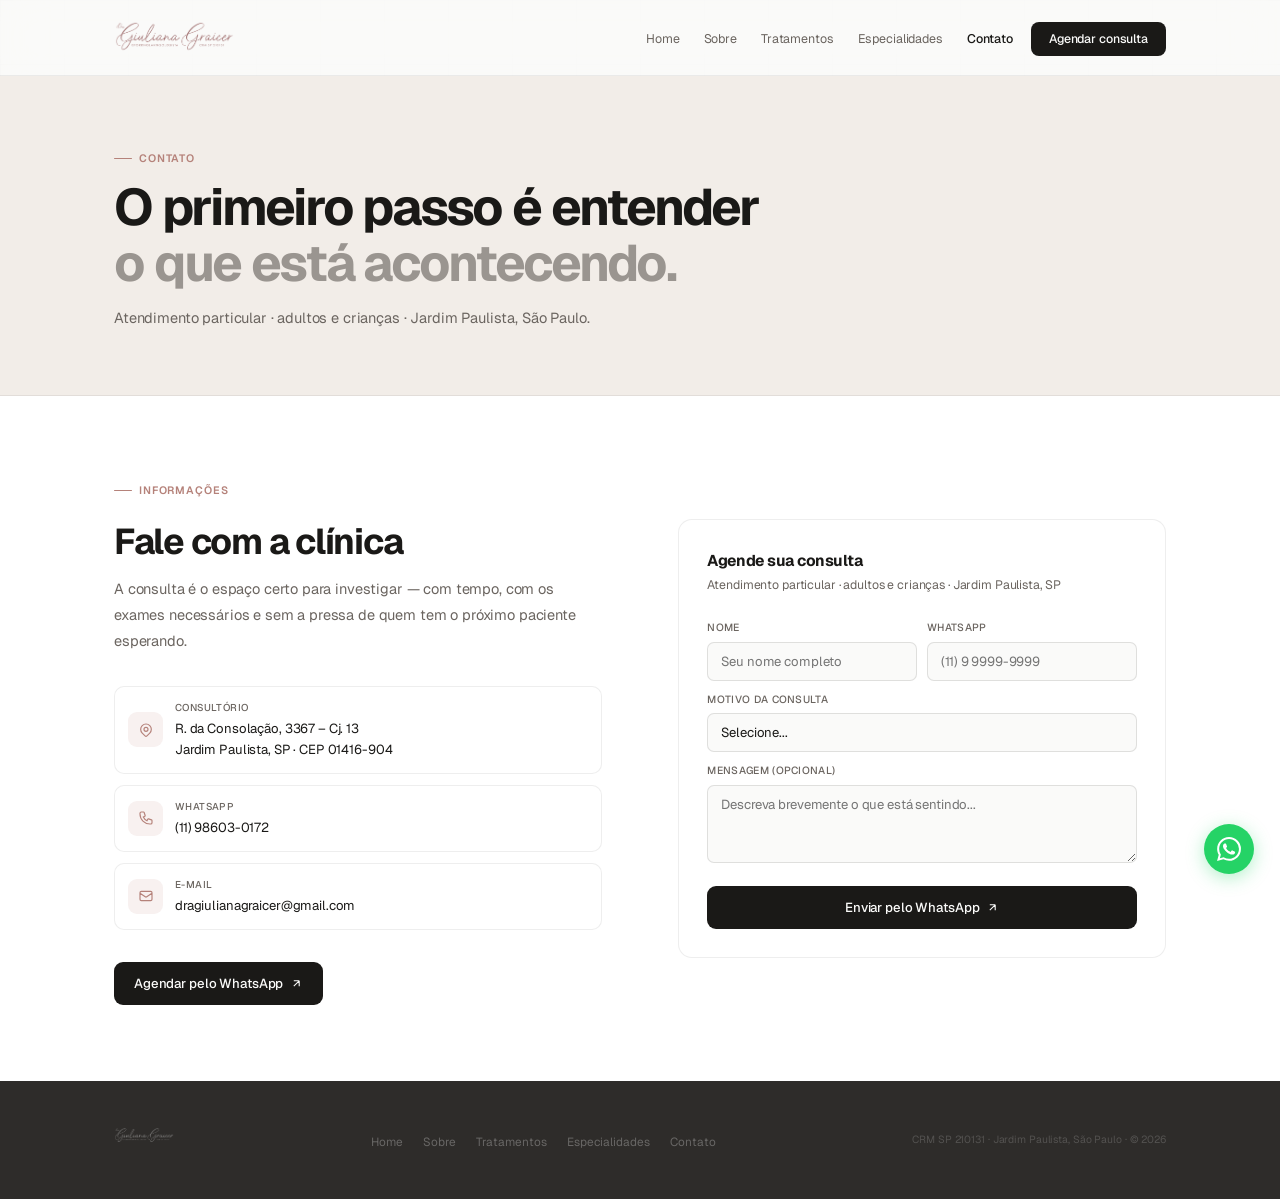
==== contato.html @ 2f57ef28 "Add files via upload" ====
<!DOCTYPE html>
<html lang="pt-BR">
<head>
<meta charset="UTF-8">
<meta name="viewport" content="width=device-width, initial-scale=1.0">
<title>Contato | Dra. Giuliana Graicer — Otorrinolaringologista SP</title>
<meta name="description" content="Agende sua consulta com a Dra. Giuliana Graicer. Atendimento particular. R. da Consolação, 3367 — Jardim Paulista, São Paulo.">
<link rel="preconnect" href="https://fonts.googleapis.com">
<link rel="preconnect" href="https://fonts.gstatic.com" crossorigin>
<link href="https://fonts.googleapis.com/css2?family=Geist:wght@300;400;500;600;700&family=Geist+Mono:wght@400;500&display=swap" rel="stylesheet">
<link rel="stylesheet" href="style.css">
</head>
<body class="page-top"><nav id="nav">
  <div class="nav-inner">
    <a href="index.html" class="nav-logo">
      <img src="Ativo_1_2x.png" alt="Dra. Giuliana Graicer" id="logoImg">
      <span class="nav-logo-fallback" id="logoFallback" style="display:none">Dra. Giuliana Graicer</span>
    </a>
    <ul class="nav-links" id="navLinks">
      <li><a href="index.html">Home</a></li>
      <li><a href="sobre.html">Sobre</a></li>
      <li><a href="tratamentos.html">Tratamentos</a></li>
      <li><a href="especialidades.html">Especialidades</a></li>
      <li><a href="contato.html" class="active">Contato</a></li>
      <li><a href="https://wa.me/5511986030172?text=Ol%C3%A1%2C%20gostaria%20de%20agendar%20uma%20consulta" target="_blank" class="nav-cta">Agendar consulta</a></li>
    </ul>
    <button class="hamburger" id="hamburger" aria-label="Menu"><span></span><span></span><span></span></button>
  </div>
</nav>

<div class="page-banner">
  <div class="container">
    <span class="tag rv">Contato</span>
    <h1 class="rv d1">O primeiro passo é entender<br><span class="dim">o que está acontecendo.</span></h1>
    <p class="rv d2">Atendimento particular · adultos e crianças · Jardim Paulista, São Paulo.</p>
  </div>
</div>

<section class="section section-white">
  <div class="container">
    <div class="contato-grid">
      <div>
        <span class="tag rv">Informações</span>
        <h2 class="s-title rv d1" style="margin:0.6rem 0 0.9rem">Fale com a clínica</h2>
        <p class="s-lead rv d2" style="margin-bottom:2rem">A consulta é o espaço certo para investigar — com tempo, com os exames necessários e sem a pressa de quem tem o próximo paciente esperando.</p>
        <div class="ci-list rv d2">
          <div class="ci"><div class="ci-icon"><svg viewBox="0 0 24 24" fill="none" stroke="currentColor" stroke-width="1.75"><path d="M17.657 16.657L13.414 20.9a2 2 0 01-2.827 0l-4.244-4.243a8 8 0 1111.314 0z"/><path d="M15 11a3 3 0 11-6 0 3 3 0 016 0z"/></svg></div><div><div class="ci-label">Consultório</div><div class="ci-value">R. da Consolação, 3367 – Cj. 13<br>Jardim Paulista, SP · CEP 01416-904</div></div></div>
          <div class="ci"><div class="ci-icon"><svg viewBox="0 0 24 24" fill="none" stroke="currentColor" stroke-width="1.75"><path d="M3 5a2 2 0 012-2h3.28a1 1 0 01.948.684l1.498 4.493a1 1 0 01-.502 1.21l-2.257 1.13a11.042 11.042 0 005.516 5.516l1.13-2.257a1 1 0 011.21-.502l4.493 1.498a1 1 0 01.684.949V19a2 2 0 01-2 2h-1C9.716 21 3 14.284 3 6V5z"/></svg></div><div><div class="ci-label">WhatsApp</div><div class="ci-value">(11) 98603-0172</div></div></div>
          <div class="ci"><div class="ci-icon"><svg viewBox="0 0 24 24" fill="none" stroke="currentColor" stroke-width="1.75"><path d="M3 8l7.89 5.26a2 2 0 002.22 0L21 8M5 19h14a2 2 0 002-2V7a2 2 0 00-2-2H5a2 2 0 00-2 2v10a2 2 0 002 2z"/></svg></div><div><div class="ci-label">E-mail</div><div class="ci-value">dragiulianagraicer@gmail.com</div></div></div>
        </div>
        <a href="https://wa.me/5511986030172?text=Ol%C3%A1%2C%20gostaria%20de%20agendar%20uma%20consulta" target="_blank" class="btn btn-dark rv d3">Agendar pelo WhatsApp<svg width="13" height="13" viewBox="0 0 24 24" fill="none" stroke="currentColor" stroke-width="2"><path d="M7 17L17 7M17 7H7M17 7v10"/></svg></a>
      </div>
      <div class="form-box rv d2">
        <h3>Agende sua consulta</h3>
        <p>Atendimento particular · adultos e crianças · Jardim Paulista, SP</p>
        <div class="fg-row">
          <div class="fg"><label>Nome</label><input type="text" placeholder="Seu nome completo"></div>
          <div class="fg"><label>WhatsApp</label><input type="tel" placeholder="(11) 9 9999-9999"></div>
        </div>
        <div class="fg"><label>Motivo da consulta</label>
          <select>
            <option value="">Selecione...</option>
            <option>Rinite / Respiração / Septo</option>
            <option>Apneia do Sono / Ronco</option>
            <option>Consulta Pediátrica</option>
            <option>Tontura / Vertigem / VPPB</option>
            <option>Perda Auditiva / Zumbido</option>
            <option>Voz / Garganta</option>
            <option>Cirurgia ORL</option>
            <option>Outro</option>
          </select>
        </div>
        <div class="fg"><label>Mensagem (opcional)</label><textarea placeholder="Descreva brevemente o que está sentindo..."></textarea></div>
        <a href="https://wa.me/5511986030172?text=Ol%C3%A1%2C%20gostaria%20de%20agendar%20uma%20consulta" target="_blank" class="btn btn-dark" style="width:100%;justify-content:center;margin-top:4px">Enviar pelo WhatsApp<svg width="13" height="13" viewBox="0 0 24 24" fill="none" stroke="currentColor" stroke-width="2"><path d="M7 17L17 7M17 7H7M17 7v10"/></svg></a>
      </div>
    </div>
  </div>
</section>
<footer>
  <div class="footer-inner">
    <div class="footer-logo">
      <img src="Ativo_1_2x.png" alt="Dra. Giuliana Graicer" id="footerLogo">
      <span class="footer-logo-fallback" id="footerFallback" style="display:none">Dra. Giuliana Graicer</span>
    </div>
    <ul class="footer-nav">
      <li><a href="index.html">Home</a></li>
      <li><a href="sobre.html">Sobre</a></li>
      <li><a href="tratamentos.html">Tratamentos</a></li>
      <li><a href="especialidades.html">Especialidades</a></li>
      <li><a href="contato.html">Contato</a></li>
    </ul>
    <div class="footer-crm">CRM SP 210131 · Jardim Paulista, São Paulo · © 2026</div>
  </div>
</footer><a class="wa" href="https://wa.me/5511986030172?text=Ol%C3%A1%2C%20gostaria%20de%20agendar%20uma%20consulta" target="_blank" aria-label="WhatsApp"><svg viewBox="0 0 24 24"><path d="M17.472 14.382c-.297-.149-1.758-.867-2.03-.967-.273-.099-.471-.148-.67.15-.197.297-.767.966-.94 1.164-.173.199-.347.223-.644.075-.297-.15-1.255-.463-2.39-1.475-.883-.788-1.48-1.761-1.653-2.059-.173-.297-.018-.458.13-.606.134-.133.298-.347.446-.52.149-.174.198-.298.298-.497.099-.198.05-.371-.025-.52-.075-.149-.669-1.612-.916-2.207-.242-.579-.487-.5-.669-.51-.173-.008-.371-.01-.57-.01-.198 0-.52.074-.792.372-.272.297-1.04 1.016-1.04 2.479 0 1.462 1.065 2.875 1.213 3.074.149.198 2.096 3.2 5.077 4.487.709.306 1.262.489 1.694.625.712.227 1.36.195 1.871.118.571-.085 1.758-.719 2.006-1.413.248-.694.248-1.289.173-1.413-.074-.124-.272-.198-.57-.347m-5.421 7.403h-.004a9.87 9.87 0 01-5.031-1.378l-.361-.214-3.741.982.998-3.648-.235-.374a9.86 9.86 0 01-1.51-5.26c.001-5.45 4.436-9.884 9.888-9.884 2.64 0 5.122 1.03 6.988 2.898a9.825 9.825 0 012.893 6.994c-.003 5.45-4.437 9.884-9.885 9.884m8.413-18.297A11.815 11.815 0 0012.05 0C5.495 0 .16 5.335.157 11.892c0 2.096.547 4.142 1.588 5.945L.057 24l6.305-1.654a11.882 11.882 0 005.683 1.448h.005c6.554 0 11.89-5.335 11.893-11.893a11.821 11.821 0 00-3.48-8.413z"/></svg></a><script>
document.getElementById('logoImg').onerror=function(){this.style.display='none';document.getElementById('logoFallback').style.display='block'};
document.getElementById('footerLogo').onerror=function(){this.style.display='none';document.getElementById('footerFallback').style.display='block'};
const ham=document.getElementById('hamburger'),nl=document.getElementById('navLinks');
ham.addEventListener('click',function(){
  nl.classList.toggle('open');
  const s=this.querySelectorAll('span');
  if(nl.classList.contains('open')){s[0].style.transform='rotate(45deg) translate(5px,5px)';s[1].style.opacity='0';s[2].style.transform='rotate(-45deg) translate(5px,-5px)'}
  else{s[0].style.transform='';s[1].style.opacity='';s[2].style.transform=''}
});
nl.querySelectorAll('a').forEach(a=>a.addEventListener('click',()=>{nl.classList.remove('open');ham.querySelectorAll('span').forEach(s=>{s.style.transform='';s.style.opacity=''})}));
const obs=new IntersectionObserver(e=>{e.forEach(x=>{if(x.isIntersecting){x.target.classList.add('vis');obs.unobserve(x.target)}})},{threshold:0.09,rootMargin:'0px 0px -28px 0px'});
document.querySelectorAll('.rv').forEach(el=>obs.observe(el));
window.addEventListener('scroll',()=>{document.getElementById('nav').style.boxShadow=window.scrollY>40?'0 1px 0 rgba(26,25,23,0.06)':'none'});
</script></body></html>
---- style.css ----
*,*::before,*::after{box-sizing:border-box;margin:0;padding:0}
:root{
  --rose:#B5827A;--rose-2:#C49991;--rose-pale:#EDD8D5;--rose-faint:#F8F1F0;
  --sand:#E8E0D8;--sand-2:#F2EDE8;--cream:#FAFAF9;
  --ink:#1A1917;--ink-2:#2E2C2A;--muted:#6B6560;--muted-2:#9A9590;
  --border:rgba(26,25,23,0.07);--border-2:rgba(26,25,23,0.12);
  --glass:rgba(255,255,255,0.78);--max-w:1100px;--ease:cubic-bezier(0.16,1,0.3,1);
}
html{scroll-behavior:smooth}
body{font-family:'Geist',-apple-system,BlinkMacSystemFont,sans-serif;background:var(--cream);color:var(--ink);font-weight:400;line-height:1.6;overflow-x:hidden;font-size:105%}
body::before{content:'';position:fixed;inset:0;z-index:0;pointer-events:none;background-image:linear-gradient(var(--border) 1px,transparent 1px),linear-gradient(90deg,var(--border) 1px,transparent 1px);background-size:64px 64px}

/* CONTAINER */
.container{max-width:var(--max-w);margin:0 auto;padding:0 clamp(1rem,2vw,1.5rem)}

/* NAV */
nav{position:fixed;top:0;left:0;right:0;z-index:100;height:76px;background:rgba(250,250,249,0.88);backdrop-filter:blur(20px) saturate(180%);-webkit-backdrop-filter:blur(20px) saturate(180%);border-bottom:1px solid var(--border);transition:box-shadow 0.3s}
.nav-inner{max-width:var(--max-w);margin:0 auto;padding:0 clamp(1rem,2vw,1.5rem);height:100%;display:flex;align-items:center;justify-content:space-between}
.nav-logo{text-decoration:none;display:flex;align-items:center}
.nav-logo img{height:60px;width:auto;display:block}
.nav-logo-fallback{font-size:0.95rem;font-weight:600;color:var(--ink);letter-spacing:-0.02em}
.nav-links{display:flex;gap:0;list-style:none;align-items:center}
.nav-links a{font-size:0.78rem;color:var(--muted);text-decoration:none;padding:7px 12px;border-radius:7px;transition:all 0.2s;font-weight:400;letter-spacing:-0.01em}
.nav-links a:hover{color:var(--ink);background:var(--sand-2)}
.nav-links a.active{color:var(--ink);font-weight:500}
.nav-cta{margin-left:6px;background:var(--ink)!important;color:var(--cream)!important;padding:9px 18px!important;border-radius:8px!important;font-size:0.77rem!important;font-weight:500!important}
.nav-cta:hover{background:var(--rose)!important}
.hamburger{display:none;background:none;border:none;cursor:pointer;padding:8px;flex-direction:column;gap:5px}
.hamburger span{display:block;width:22px;height:1.5px;background:var(--ink);border-radius:2px;transition:all 0.3s}

/* PAGE TOP */
.page-top{padding-top:76px}

/* PAGE HERO BANNER */
.page-banner{background:var(--sand-2);border-bottom:1px solid var(--border);padding:clamp(2.5rem,5vw,4rem) 0;position:relative;z-index:1}
.page-banner .tag{margin-bottom:0.75rem}
.page-banner h1{font-size:clamp(2rem,4vw,3.5rem);font-weight:700;line-height:1.1;letter-spacing:-0.04em;color:var(--ink)}
.page-banner h1 .dim{color:var(--muted-2)}
.page-banner p{font-size:0.91rem;color:var(--muted);line-height:1.75;max-width:520px;margin-top:0.85rem;letter-spacing:-0.01em}

/* SECTIONS */
.section{padding:clamp(3.5rem,6vw,6rem) 0;position:relative;z-index:1}
.section-white{background:#fff}
.section-sand{background:var(--sand-2)}
.section-cream{background:var(--cream)}
.section-dark{background:var(--ink-2)}

/* TYPOGRAPHY */
.tag{display:inline-flex;align-items:center;gap:7px;font-size:0.67rem;font-weight:600;color:var(--rose);letter-spacing:0.08em;text-transform:uppercase;margin-bottom:0.85rem}
.tag::before{content:'';display:block;width:18px;height:1.5px;background:var(--rose);border-radius:2px;flex-shrink:0}
.tag-dark{color:rgba(255,255,255,0.35)}
.tag-dark::before{background:rgba(255,255,255,0.2)}
.s-title{font-size:clamp(1.75rem,2.8vw,2.75rem);font-weight:700;line-height:1.1;letter-spacing:-0.035em;color:var(--ink)}
.s-title .dim{color:var(--muted-2)}
.s-title-white{color:#fff}
.s-lead{font-size:0.91rem;color:var(--muted);line-height:1.78;letter-spacing:-0.01em;max-width:520px}
.s-lead-dark{color:rgba(255,255,255,0.42)}

/* BUTTONS */
.btn{display:inline-flex;align-items:center;gap:7px;font-family:'Geist',sans-serif;font-size:0.82rem;font-weight:500;padding:11px 20px;border-radius:9px;text-decoration:none;border:none;cursor:pointer;transition:all 0.2s var(--ease);letter-spacing:-0.01em;white-space:nowrap}
.btn svg{transition:transform 0.2s var(--ease)}
.btn:hover svg{transform:translate(2px,-2px)}
.btn-dark{background:var(--ink);color:var(--cream)}
.btn-dark:hover{background:var(--rose);transform:translateY(-1px)}
.btn-outline{background:transparent;color:var(--ink);border:1px solid var(--border-2)}
.btn-outline:hover{background:var(--sand-2)}
.btn-light{background:#fff;color:var(--ink)}
.btn-light:hover{background:var(--rose);color:#fff;transform:translateY(-1px)}
.btn-rose{background:var(--rose);color:#fff}
.btn-rose:hover{background:var(--rose-2);transform:translateY(-1px)}

/* HERO */
.hero{min-height:calc(100vh - 76px);display:grid;grid-template-columns:1fr 1fr;position:relative;z-index:1;overflow:hidden}
.glow-a{position:absolute;top:-15%;left:-8%;pointer-events:none;z-index:0;width:55vw;height:55vw;background:radial-gradient(ellipse at center,rgba(181,130,122,0.15) 0%,transparent 65%)}
.glow-b{position:absolute;bottom:-5%;right:-5%;pointer-events:none;z-index:0;width:40vw;height:40vw;background:radial-gradient(ellipse at center,rgba(232,224,216,0.35) 0%,transparent 65%)}
.hero-left{display:flex;flex-direction:column;justify-content:center;padding:clamp(3rem,5vw,6rem) clamp(2rem,4vw,4rem) clamp(3rem,5vw,6rem) clamp(2rem,4vw,5rem);position:relative;z-index:2}
.hero-badge{display:inline-flex;align-items:center;gap:8px;background:var(--glass);border:1px solid var(--border-2);border-radius:100px;padding:5px 14px 5px 7px;font-size:0.7rem;font-weight:500;color:var(--muted);width:fit-content;margin-bottom:1.75rem;backdrop-filter:blur(8px);letter-spacing:-0.01em}
.badge-pip{width:20px;height:20px;border-radius:50%;background:var(--rose-faint);display:flex;align-items:center;justify-content:center;flex-shrink:0}
.badge-pip::after{content:'';width:7px;height:7px;border-radius:50%;background:var(--rose)}
.hero-h1{font-size:clamp(2.4rem,4.5vw,4.5rem);font-weight:700;line-height:1.04;letter-spacing:-0.045em;color:var(--ink);margin-bottom:1.25rem}
.hero-h1 .accent{color:var(--rose)}
.hero-sub{font-size:clamp(0.87rem,1.1vw,1rem);color:var(--muted);line-height:1.75;max-width:440px;margin-bottom:2rem;letter-spacing:-0.01em}
.hero-bullets{list-style:none;display:flex;flex-direction:column;gap:0.55rem;margin-bottom:2.25rem}
.hero-bullets li{display:flex;align-items:center;gap:10px;font-size:0.81rem;color:var(--ink-2);letter-spacing:-0.01em}
.hero-bullets li svg{width:15px;height:15px;flex-shrink:0;color:var(--rose)}
.hero-actions{display:flex;gap:10px;flex-wrap:wrap}
.hero-meta{margin-top:2.5rem;padding-top:2rem;border-top:1px solid var(--border);display:flex;gap:2rem;flex-wrap:wrap}
.hm-item{display:flex;flex-direction:column;gap:2px}
.hm-num{font-size:1.05rem;font-weight:700;color:var(--ink);letter-spacing:-0.04em;font-family:'Geist Mono',monospace}
.hm-label{font-size:0.67rem;color:var(--muted);letter-spacing:-0.01em}
.hero-right{position:relative;overflow:hidden;z-index:2}
.hero-right::before{content:'';position:absolute;inset:0;background:linear-gradient(145deg,var(--sand-2) 0%,var(--rose-faint) 50%,var(--sand) 100%)}
.hero-right img{width:100%;height:100%;object-fit:cover;object-position:center 15%;position:relative;z-index:1;mix-blend-mode:multiply;opacity:0.92;transform:scale(1.08);transform-origin:top center}
.hero-float{position:absolute;bottom:36px;left:-1px;z-index:10;background:var(--glass);backdrop-filter:blur(16px);border:1px solid var(--border-2);border-radius:12px;padding:16px 20px;max-width:230px;box-shadow:0 4px 24px rgba(0,0,0,0.07)}
.hf-label{font-size:0.61rem;color:var(--muted);font-weight:500;letter-spacing:0.04em;text-transform:uppercase;margin-bottom:5px}
.hf-title{font-size:0.84rem;font-weight:600;color:var(--ink);letter-spacing:-0.02em;line-height:1.3;margin-bottom:3px}
.hf-sub{font-size:0.69rem;color:var(--muted);line-height:1.5}

/* SIT-CARDS */
.sit-cards{display:flex;flex-direction:column;gap:10px}
.sit-card{background:var(--cream);border:1px solid var(--border);border-radius:12px;padding:19px;transition:all 0.25s var(--ease);cursor:default}
.sit-card:hover{background:#fff;border-color:var(--rose-pale);box-shadow:0 4px 20px rgba(181,130,122,0.1);transform:translateY(-2px)}
.sc-icon{width:33px;height:33px;border-radius:9px;background:var(--rose-faint);display:flex;align-items:center;justify-content:center;margin-bottom:10px}
.sc-icon svg{width:16px;height:16px;color:var(--rose)}
.sit-card h3{font-size:0.86rem;font-weight:600;color:var(--ink);letter-spacing:-0.02em;margin-bottom:5px;line-height:1.3}
.sit-card p{font-size:0.79rem;color:var(--muted);line-height:1.72;letter-spacing:-0.01em}
.otoscope-banner{background:var(--ink);border-radius:12px;padding:18px 22px;display:flex;gap:13px;align-items:flex-start}
.oto-icon{width:36px;height:36px;flex-shrink:0;border-radius:9px;background:rgba(181,130,122,0.2);display:flex;align-items:center;justify-content:center}
.oto-icon svg{width:18px;height:18px;color:var(--rose-2)}
.oto-text h4{font-size:0.8rem;font-weight:600;color:#fff;letter-spacing:-0.02em;margin-bottom:4px}
.oto-text p{font-size:0.76rem;color:rgba(255,255,255,0.42);line-height:1.65;letter-spacing:-0.01em}

/* CHIPS */
.chip-grid{display:flex;flex-wrap:wrap;gap:7px}
.chip{display:inline-flex;align-items:center;gap:6px;font-size:0.75rem;color:var(--ink-2);background:var(--sand-2);border:1px solid var(--border);border-radius:100px;padding:6px 12px;letter-spacing:-0.01em;transition:all 0.2s;cursor:default}
.chip:hover{background:var(--rose-faint);border-color:var(--rose-pale);color:var(--rose)}
.chip::before{content:'';width:5px;height:5px;border-radius:50%;background:var(--rose-2);flex-shrink:0}

/* COND GRID */
.cond-grid{display:grid;grid-template-columns:1fr 1fr;gap:10px;margin-top:1.5rem}
.cond-cat{background:var(--rose-faint);border:1px solid var(--rose-pale);border-radius:10px;padding:15px}
.cond-cat h4{font-size:0.69rem;font-weight:600;color:var(--rose);letter-spacing:0.06em;text-transform:uppercase;margin-bottom:0.55rem}
.cond-cat ul{list-style:none}
.cond-cat li{font-size:0.77rem;color:var(--ink-2);padding:3px 0;letter-spacing:-0.01em;border-bottom:1px solid var(--rose-pale)}
.cond-cat li:last-child{border:none}
.cond-cat li::before{content:'— ';color:var(--rose-2)}

/* COMO FUNCIONA */
.funciona-wrap{display:grid;grid-template-columns:1fr 1fr;min-height:640px}
.funciona-content{padding:clamp(3rem,5vw,5rem) clamp(2rem,4vw,4rem) clamp(3rem,5vw,5rem) clamp(2rem,4vw,4rem);display:flex;flex-direction:column;justify-content:center;background:var(--cream)}
.funciona-steps{display:flex;flex-direction:column;margin:1.75rem 0}
.f-step{display:grid;grid-template-columns:38px 1fr;gap:14px;padding:16px 0;border-bottom:1px solid var(--border)}
.f-step:last-child{border:none}
.f-step-num{font-family:'Geist Mono',monospace;font-size:0.66rem;font-weight:500;color:var(--muted-2);letter-spacing:0.04em;padding-top:3px}
.f-step h4{font-size:0.86rem;font-weight:600;color:var(--ink);letter-spacing:-0.02em;margin-bottom:4px}
.f-step p{font-size:0.79rem;color:var(--muted);line-height:1.7;letter-spacing:-0.01em}
.funciona-img{position:relative;overflow:hidden}
.funciona-img img{position:absolute;inset:0;width:100%;height:100%;object-fit:cover;object-position:top}
.fi-badge{position:absolute;bottom:22px;left:22px;background:var(--glass);backdrop-filter:blur(12px);border:1px solid var(--border-2);border-radius:10px;padding:13px 17px;box-shadow:0 4px 20px rgba(0,0,0,0.08)}
.fi-badge p{font-size:0.72rem;color:var(--muted);letter-spacing:-0.01em;line-height:1.55}
.fi-badge strong{color:var(--ink);font-weight:600}

/* SOBRE */
.sobre-grid{display:grid;grid-template-columns:1fr 1fr;gap:clamp(3rem,6vw,7rem);align-items:center}
.sobre-img-wrap{border-radius:16px;overflow:hidden;height:680px}
.sobre-img-wrap img{width:100%;height:100%;object-fit:cover;object-position:top}
.philosophy{background:var(--rose-faint);border:1px solid var(--rose-pale);border-radius:12px;padding:17px 21px;margin-bottom:1.5rem}
.philosophy h4{font-size:0.77rem;font-weight:600;color:var(--rose);letter-spacing:-0.01em;margin-bottom:5px}
.philosophy p{font-size:0.8rem;color:var(--ink-2);line-height:1.75;letter-spacing:-0.01em}
.timeline-compact{display:grid;grid-template-columns:1fr 1fr;gap:8px;margin-bottom:2rem}
.tl-item{background:var(--sand-2);border:1px solid var(--border);border-radius:10px;padding:12px 14px}
.tl-yr{font-family:'Geist Mono',monospace;font-size:0.62rem;font-weight:500;color:var(--rose);letter-spacing:0.04em;margin-bottom:3px}
.tl-title{font-size:0.82rem;font-weight:600;color:var(--ink);letter-spacing:-0.02em;line-height:1.3;margin-bottom:2px}
.tl-sub{font-size:0.71rem;color:var(--muted);letter-spacing:-0.01em;line-height:1.4}

/* DIFERENCIAIS */
.dif-header{display:grid;grid-template-columns:1fr 1fr;gap:4rem;align-items:end;margin-bottom:3.5rem}
.dif-cards{display:grid;grid-template-columns:repeat(3,1fr);gap:1px;background:rgba(255,255,255,0.05);border-radius:16px;overflow:hidden;border:1px solid rgba(255,255,255,0.06)}
.dif-card{background:rgba(255,255,255,0.03);padding:1.75rem;transition:background 0.25s}
.dif-card:hover{background:rgba(255,255,255,0.07)}
.dc-num{font-family:'Geist Mono',monospace;font-size:0.64rem;font-weight:500;color:rgba(255,255,255,0.18);letter-spacing:0.04em;margin-bottom:1.2rem}
.dc-icon{width:37px;height:37px;border-radius:9px;background:rgba(181,130,122,0.15);border:1px solid rgba(181,130,122,0.22);display:flex;align-items:center;justify-content:center;margin-bottom:1rem}
.dc-icon svg{width:18px;height:18px;color:var(--rose-2)}
.dif-card h3{font-size:0.88rem;font-weight:500;color:#fff;letter-spacing:-0.02em;margin-bottom:0.6rem;line-height:1.3}
.dif-card p{font-size:0.77rem;color:rgba(255,255,255,0.36);line-height:1.75;letter-spacing:-0.01em}
.dif-cta-bar{margin-top:2.75rem;background:rgba(255,255,255,0.04);border:1px solid rgba(255,255,255,0.07);border-radius:14px;padding:2rem 2.25rem;display:flex;align-items:center;justify-content:space-between;gap:2.5rem;flex-wrap:wrap}
.dcb-quote{font-size:clamp(0.95rem,1.7vw,1.45rem);font-weight:600;color:#fff;letter-spacing:-0.03em;line-height:1.3}
.dcb-quote span{color:rgba(181,130,122,0.85)}

/* ESPECIALIDADES */
.espec-layout{display:grid;grid-template-columns:210px 1fr;gap:2.5rem;margin-top:2.5rem}
.espec-nav{display:flex;flex-direction:column;gap:3px;border-right:1px solid var(--border);padding-right:1.5rem}
.etab{background:none;border:none;cursor:pointer;display:flex;align-items:center;gap:9px;font-family:'Geist',sans-serif;font-size:0.79rem;font-weight:400;color:var(--muted);padding:9px 11px;border-radius:8px;text-align:left;width:100%;letter-spacing:-0.01em;transition:all 0.2s}
.etab:hover{background:var(--sand-2);color:var(--ink)}
.etab.active{background:var(--rose-faint);color:var(--rose);font-weight:500}
.etab-dot{width:5px;height:5px;border-radius:50%;background:currentColor;opacity:0.4;flex-shrink:0}
.etab.active .etab-dot{opacity:1}
.epanel{display:none}
.epanel.active{display:block}
.epanel h3{font-size:clamp(1.2rem,2vw,1.75rem);font-weight:700;color:var(--ink);letter-spacing:-0.035em;line-height:1.2;margin-bottom:0.85rem}
.epanel p{font-size:0.83rem;color:var(--muted);line-height:1.8;letter-spacing:-0.01em;margin-bottom:0.8rem}
.elist{list-style:none;margin:1.2rem 0 1.5rem;display:grid;grid-template-columns:1fr 1fr;gap:0}
.elist li{display:flex;align-items:center;gap:10px;font-size:0.8rem;color:var(--ink-2);padding:9px 12px 9px 0;border-bottom:1px solid var(--border);letter-spacing:-0.01em}
.elist li::before{content:'';width:5px;height:5px;border-radius:50%;background:var(--rose-pale);border:1.5px solid var(--rose-2);flex-shrink:0}

/* DEPOIMENTOS */
.depo-columns{display:grid;grid-template-columns:repeat(3,1fr);gap:16px;height:520px;overflow:hidden;position:relative}
.depo-columns::before,.depo-columns::after{content:'';position:absolute;left:0;right:0;height:80px;z-index:2;pointer-events:none}
.depo-columns::before{top:0;background:linear-gradient(to bottom,var(--sand-2),transparent)}
.depo-columns::after{bottom:0;background:linear-gradient(to top,var(--sand-2),transparent)}
.depo-col{display:flex;flex-direction:column;gap:12px;overflow:hidden}
.depo-track{display:flex;flex-direction:column;gap:12px;animation:scrollUp var(--dur,20s) linear infinite}
.depo-col:nth-child(2) .depo-track{animation-direction:reverse;animation-duration:25s}
.depo-col:nth-child(3) .depo-track{animation-duration:17s}
@keyframes scrollUp{0%{transform:translateY(0)}100%{transform:translateY(-50%)}}
.depo{background:#fff;border:1px solid var(--border);border-radius:12px;padding:20px;flex-shrink:0}
.depo-stars{display:flex;gap:3px;margin-bottom:10px}
.depo-stars svg{width:11px;height:11px;fill:var(--rose-2)}
.depo-text{font-size:0.81rem;color:var(--ink-2);line-height:1.75;letter-spacing:-0.01em;margin-bottom:13px}
.depo-author{border-top:1px solid var(--border);padding-top:10px}
.depo-author strong{display:block;font-size:0.76rem;font-weight:600;color:var(--ink);letter-spacing:-0.02em}
.depo-author span{font-size:0.68rem;color:var(--muted);letter-spacing:-0.01em}

/* CONTATO */
.contato-grid{display:grid;grid-template-columns:1fr 1fr;gap:clamp(3rem,6vw,7rem);align-items:center}
.ci-list{display:flex;flex-direction:column;gap:11px;margin-bottom:2rem}
.ci{display:flex;align-items:center;gap:12px;padding:13px;background:#fff;border:1px solid var(--border);border-radius:10px;transition:border-color 0.2s}
.ci:hover{border-color:var(--rose-pale)}
.ci-icon{width:35px;height:35px;border-radius:9px;background:var(--rose-faint);display:flex;align-items:center;justify-content:center;flex-shrink:0}
.ci-icon svg{width:16px;height:16px;color:var(--rose)}
.ci-label{font-size:0.62rem;color:var(--muted);font-weight:500;letter-spacing:0.04em;text-transform:uppercase;margin-bottom:2px}
.ci-value{font-size:0.82rem;color:var(--ink);letter-spacing:-0.01em}
.form-box{background:#fff;border:1px solid var(--border);border-radius:14px;padding:1.75rem}
.form-box h3{font-size:0.98rem;font-weight:700;color:var(--ink);letter-spacing:-0.03em;margin-bottom:3px}
.form-box p{font-size:0.77rem;color:var(--muted);letter-spacing:-0.01em;margin-bottom:1.5rem}
.fg{margin-bottom:11px}
.fg label{display:block;font-size:0.65rem;font-weight:500;color:var(--muted);letter-spacing:0.03em;text-transform:uppercase;margin-bottom:5px}
.fg input,.fg select,.fg textarea{width:100%;padding:10px 13px;background:var(--cream);border:1px solid var(--border-2);border-radius:7px;font-family:'Geist',sans-serif;font-size:0.82rem;color:var(--ink);outline:none;transition:border-color 0.2s;appearance:none;letter-spacing:-0.01em}
.fg input:focus,.fg select:focus,.fg textarea:focus{border-color:var(--rose)}
.fg textarea{resize:vertical;min-height:78px}
.fg-row{display:grid;grid-template-columns:1fr 1fr;gap:10px}

/* HOME PREVIEW CARDS */
.preview-grid{display:grid;grid-template-columns:repeat(3,1fr);gap:16px}
.preview-card{background:#fff;border:1px solid var(--border);border-radius:14px;padding:1.5rem;text-decoration:none;transition:all 0.25s var(--ease);display:flex;flex-direction:column;gap:0.75rem}
.preview-card:hover{border-color:var(--rose-pale);box-shadow:0 6px 24px rgba(181,130,122,0.1);transform:translateY(-3px)}
.pc-tag{font-size:0.65rem;font-weight:600;color:var(--rose);letter-spacing:0.06em;text-transform:uppercase}
.pc-title{font-size:1.05rem;font-weight:700;color:var(--ink);letter-spacing:-0.03em;line-height:1.2}
.pc-desc{font-size:0.79rem;color:var(--muted);line-height:1.72;letter-spacing:-0.01em}
.pc-link{font-size:0.75rem;font-weight:500;color:var(--rose);letter-spacing:-0.01em;margin-top:auto;display:flex;align-items:center;gap:5px}

/* HOME STEPS CONDENSED */
.steps-row{display:grid;grid-template-columns:repeat(3,1fr);gap:1px;background:var(--border);border-radius:14px;overflow:hidden;margin-top:2rem}
.step-item{background:var(--cream);padding:1.5rem;position:relative}
.step-num{font-family:'Geist Mono',monospace;font-size:0.62rem;color:var(--muted-2);letter-spacing:0.04em;margin-bottom:0.75rem}
.step-item h4{font-size:0.86rem;font-weight:600;color:var(--ink);letter-spacing:-0.02em;margin-bottom:0.4rem}
.step-item p{font-size:0.78rem;color:var(--muted);line-height:1.7;letter-spacing:-0.01em}

/* CTA SECTION */
.cta-section{text-align:center;padding:clamp(3rem,6vw,5rem) 0}
.cta-section h2{font-size:clamp(1.75rem,3vw,2.5rem);font-weight:700;letter-spacing:-0.04em;color:var(--ink);margin-bottom:0.75rem}
.cta-section p{font-size:0.91rem;color:var(--muted);margin-bottom:2rem;letter-spacing:-0.01em}
.cta-btns{display:flex;gap:12px;justify-content:center;flex-wrap:wrap}

/* FOOTER */
footer{background:var(--ink-2);padding:2.5rem 0;position:relative;z-index:1}
.footer-inner{max-width:var(--max-w);margin:0 auto;padding:0 clamp(1rem,2vw,1.5rem);display:flex;align-items:center;justify-content:space-between;flex-wrap:wrap;gap:1.5rem}
.footer-logo img{height:30px;width:auto;filter:brightness(0) invert(1);opacity:0.5}
.footer-logo-fallback{font-size:0.8rem;font-weight:500;color:rgba(255,255,255,0.5)}
.footer-nav{display:flex;gap:0;list-style:none;flex-wrap:wrap}
.footer-nav a{font-size:0.74rem;color:rgba(255,255,255,0.28);text-decoration:none;padding:5px 10px;border-radius:6px;transition:all 0.2s}
.footer-nav a:hover{color:rgba(255,255,255,0.7)}
.footer-crm{font-size:0.65rem;color:rgba(255,255,255,0.18);letter-spacing:-0.01em}

/* WA FLOAT */
.wa{position:fixed;bottom:26px;right:26px;z-index:200;width:50px;height:50px;border-radius:50%;background:#25D366;display:flex;align-items:center;justify-content:center;box-shadow:0 4px 18px rgba(37,211,102,0.35);text-decoration:none;transition:all 0.25s var(--ease)}
.wa:hover{transform:scale(1.1)}
.wa svg{width:24px;height:24px;fill:#fff}

/* REVEAL */
.rv{opacity:0;transform:translateY(18px);transition:opacity 0.6s var(--ease),transform 0.6s var(--ease)}
.rv.vis{opacity:1;transform:none}
.d1{transition-delay:0.07s}.d2{transition-delay:0.14s}.d3{transition-delay:0.21s}.d4{transition-delay:0.28s}

/* SECTION HEADER COM LINK */
.section-head{display:flex;align-items:flex-end;justify-content:space-between;gap:2rem;flex-wrap:wrap;margin-bottom:2.5rem}

/* ════ TABLET ≤1024px ════ */
@media(max-width:1024px){
  .nav-links a:not(.nav-cta){display:none}
  .hamburger{display:flex}
  .hero{grid-template-columns:1fr}
  .hero-right{height:55vw;min-height:300px;order:-1}
  .hero-left{padding:2.5rem clamp(1.5rem,4vw,3rem) 3rem}
  .hero-float{display:none}
  .sobre-grid{grid-template-columns:1fr;gap:2.5rem}
  .sobre-img-wrap{height:420px}
  .timeline-compact{grid-template-columns:1fr 1fr}
  .funciona-wrap{grid-template-columns:1fr}
  .funciona-img{height:300px;position:relative}
  .funciona-img img{position:static;width:100%;height:300px;object-fit:cover;object-position:top}
  .dif-header{grid-template-columns:1fr;gap:1.5rem}
  .dif-cards{grid-template-columns:1fr 1fr}
  .dif-cta-bar{flex-direction:column;align-items:flex-start;gap:1.5rem}
  .espec-layout{grid-template-columns:1fr}
  .espec-nav{flex-direction:row;flex-wrap:wrap;border-right:none;border-bottom:1px solid var(--border);padding-right:0;padding-bottom:1rem}
  .elist{grid-template-columns:1fr}
  .depo-columns{grid-template-columns:1fr 1fr}
  .depo-col:nth-child(3){display:none}
  .contato-grid{grid-template-columns:1fr;gap:2.5rem}
  .preview-grid{grid-template-columns:1fr 1fr}
  .steps-row{grid-template-columns:1fr}
  .cond-grid{grid-template-columns:1fr 1fr}
}

/* ════ MOBILE ≤640px ════ */
@media(max-width:640px){
  nav{height:68px}
  .page-top{padding-top:68px}
  .nav-logo img{height:52px}
  .nav-links{display:none;position:fixed;top:68px;left:0;right:0;background:rgba(250,250,249,0.98);backdrop-filter:blur(20px);flex-direction:column;padding:1rem 1.25rem 1.5rem;border-bottom:1px solid var(--border);gap:4px;z-index:99;box-shadow:0 8px 24px rgba(0,0,0,0.08)}
  .nav-links.open{display:flex}
  .nav-links a{display:flex!important;width:100%;padding:12px 14px;font-size:0.88rem;border-radius:10px;color:var(--ink)}
  .nav-cta{margin-left:0!important;margin-top:4px;justify-content:center;background:var(--ink)!important}
  .hero{grid-template-columns:1fr;min-height:auto}
  .hero-right{height:88vw;min-height:260px;order:-1}
  .hero-left{padding:2rem 1.25rem 2.5rem;align-items:center;text-align:center}
  .hero-h1{font-size:clamp(1.9rem,7vw,2.8rem);text-align:center}
  .hero-badge{margin:0 auto 1.75rem}
  .hero-sub{text-align:center;max-width:100%}
  .hero-bullets{align-items:center}
  .hero-actions{flex-direction:column;align-items:center;width:100%}
  .hero-actions .btn{justify-content:center;width:100%}
  .hero-meta{justify-content:center}
  .sobre-img-wrap{height:300px}
  .timeline-compact{grid-template-columns:1fr}
  .funciona-img{display:none}
  .funciona-wrap{grid-template-columns:1fr}
  .funciona-content{padding:2.5rem 1.25rem}
  .dif-cards{grid-template-columns:1fr}
  .dif-cta-bar{padding:1.5rem}
  .etab{font-size:0.75rem;padding:8px 10px}
  .elist{grid-template-columns:1fr}
  .depo-columns{grid-template-columns:1fr;height:440px}
  .depo-col:nth-child(2),.depo-col:nth-child(3){display:none}
  .fg-row{grid-template-columns:1fr}
  .preview-grid{grid-template-columns:1fr}
  .steps-row{grid-template-columns:1fr}
  .cond-grid{grid-template-columns:1fr}
  .cta-btns{flex-direction:column;align-items:center}
  .footer-inner{flex-direction:column;align-items:flex-start;gap:1rem}
  .footer-nav{flex-wrap:wrap}
  .section-head{flex-direction:column;align-items:flex-start}
  .tag{margin-left:auto;margin-right:auto}
  .s-title,.s-lead,.page-banner h1,.page-banner p{text-align:center}
  .section-head{align-items:center}
  .chip-grid{justify-content:center}
  .cta-section h2,.cta-section p{text-align:center}
  .page-banner{text-align:center}
  .page-banner .tag{margin:0 auto 0.75rem}
}
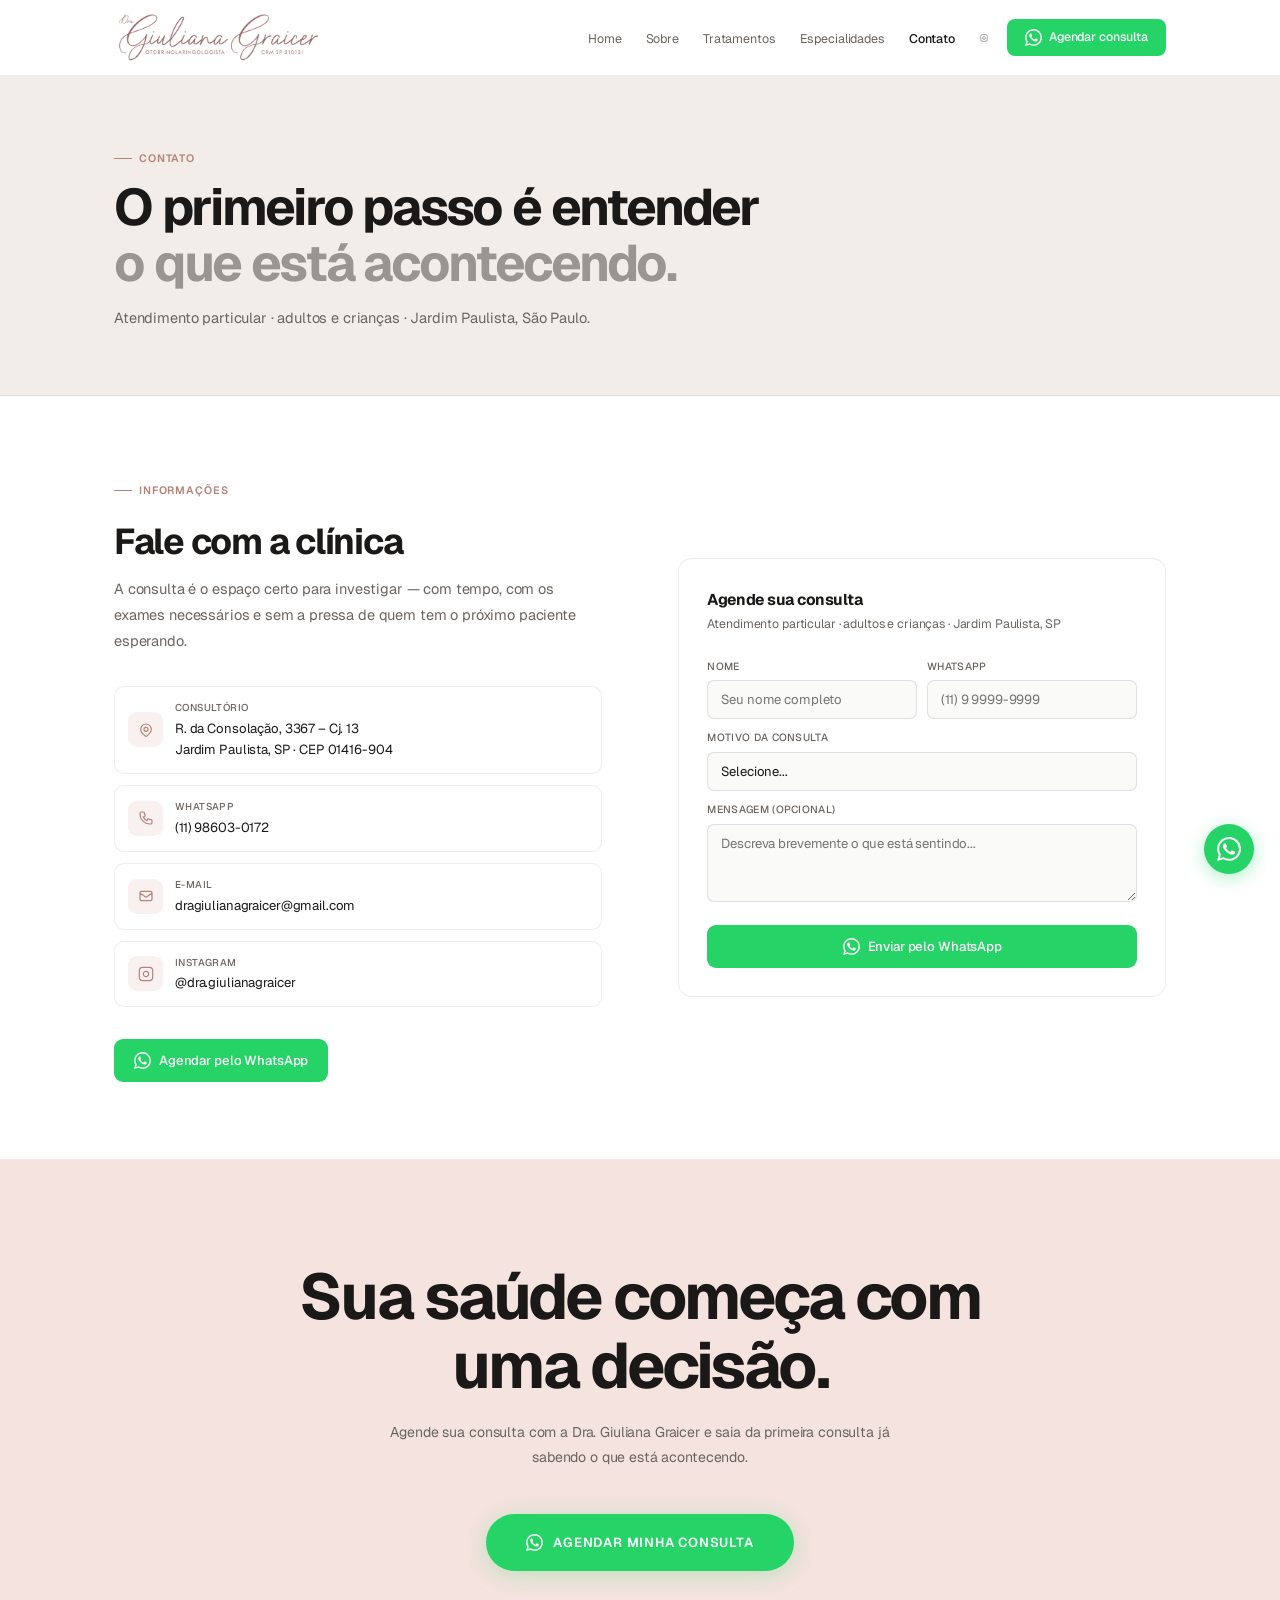
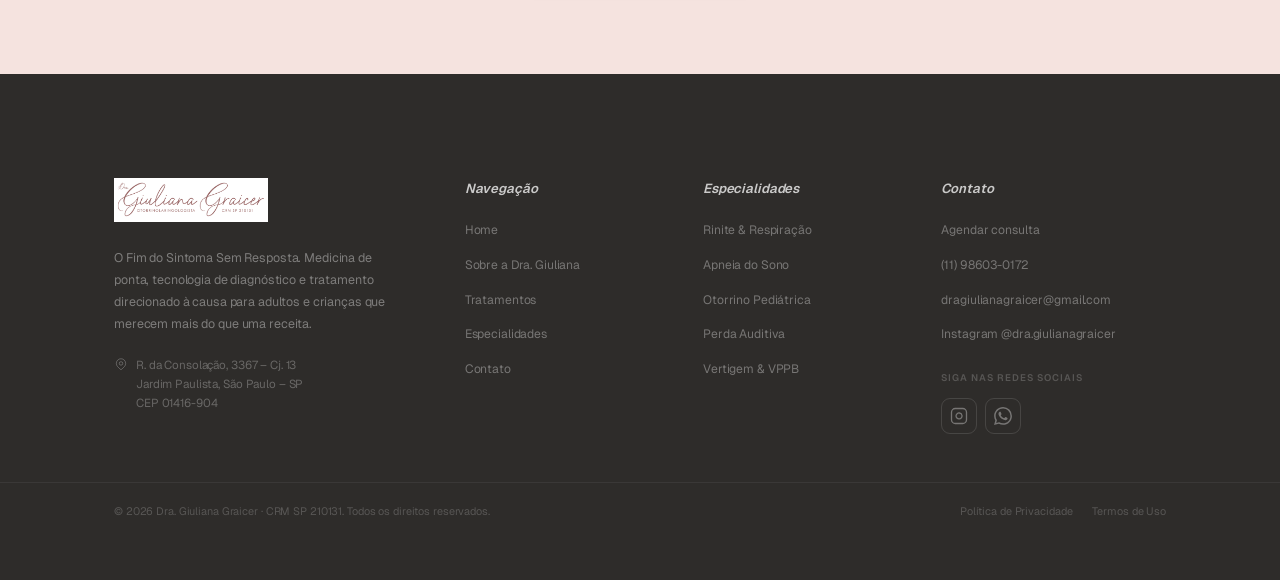
==== commit 7077910d: "Add files via upload" ====
--- a/contato.html
+++ b/contato.html
@@ -1,10 +1,10 @@
 <!DOCTYPE html>
 <html lang="pt-BR">
 <head>
+<title>Contato | Dra. Giuliana Graicer — Otorrinolaringologista SP</title>
+<meta name="description" content="Agende sua consulta com a Dra. Giuliana Graicer. Atendimento particular. Jardim Paulista, São Paulo.">
 <meta charset="UTF-8">
 <meta name="viewport" content="width=device-width, initial-scale=1.0">
-<title>Contato | Dra. Giuliana Graicer — Otorrinolaringologista SP</title>
-<meta name="description" content="Agende sua consulta com a Dra. Giuliana Graicer. Atendimento particular. R. da Consolação, 3367 — Jardim Paulista, São Paulo.">
 <link rel="preconnect" href="https://fonts.googleapis.com">
 <link rel="preconnect" href="https://fonts.gstatic.com" crossorigin>
 <link href="https://fonts.googleapis.com/css2?family=Geist:wght@300;400;500;600;700&family=Geist+Mono:wght@400;500&display=swap" rel="stylesheet">
@@ -22,16 +22,17 @@
       <li><a href="tratamentos.html">Tratamentos</a></li>
       <li><a href="especialidades.html">Especialidades</a></li>
       <li><a href="contato.html" class="active">Contato</a></li>
-      <li><a href="https://wa.me/5511986030172?text=Ol%C3%A1%2C%20gostaria%20de%20agendar%20uma%20consulta" target="_blank" class="nav-cta">Agendar consulta</a></li>
+      <li><a href="https://www.instagram.com/dra.giulianagraicer/" target="_blank" class="nav-ig" aria-label="Instagram"><svg viewBox="0 0 24 24" fill="none" stroke="currentColor" stroke-width="1.75" style="width:18px;height:18px"><rect x="2" y="2" width="20" height="20" rx="5" ry="5"/><path d="M16 11.37A4 4 0 1112.63 8 4 4 0 0116 11.37z"/><line x1="17.5" y1="6.5" x2="17.51" y2="6.5"/></svg></a></li>
+      <li><a href="https://wa.me/5511986030172?text=Ol%C3%A1%2C%20gostaria%20de%20agendar%20uma%20consulta" target="_blank" class="nav-cta nav-wa"><svg viewBox="0 0 24 24" style="width:17px;height:17px;fill:#fff;flex-shrink:0"><path d="M17.472 14.382c-.297-.149-1.758-.867-2.03-.967-.273-.099-.471-.148-.67.15-.197.297-.767.966-.94 1.164-.173.199-.347.223-.644.075-.297-.15-1.255-.463-2.39-1.475-.883-.788-1.48-1.761-1.653-2.059-.173-.297-.018-.458.13-.606.134-.133.298-.347.446-.52.149-.174.198-.298.298-.497.099-.198.05-.371-.025-.52-.075-.149-.669-1.612-.916-2.207-.242-.579-.487-.5-.669-.51-.173-.008-.371-.01-.57-.01-.198 0-.52.074-.792.372-.272.297-1.04 1.016-1.04 2.479 0 1.462 1.065 2.875 1.213 3.074.149.198 2.096 3.2 5.077 4.487.709.306 1.262.489 1.694.625.712.227 1.36.195 1.871.118.571-.085 1.758-.719 2.006-1.413.248-.694.248-1.289.173-1.413-.074-.124-.272-.198-.57-.347m-5.421 7.403h-.004a9.87 9.87 0 01-5.031-1.378l-.361-.214-3.741.982.998-3.648-.235-.374a9.86 9.86 0 01-1.51-5.26c.001-5.45 4.436-9.884 9.888-9.884 2.64 0 5.122 1.03 6.988 2.898a9.825 9.825 0 012.893 6.994c-.003 5.45-4.437 9.884-9.885 9.884m8.413-18.297A11.815 11.815 0 0012.05 0C5.495 0 .16 5.335.157 11.892c0 2.096.547 4.142 1.588 5.945L.057 24l6.305-1.654a11.882 11.882 0 005.683 1.448h.005c6.554 0 11.89-5.335 11.893-11.893a11.821 11.821 0 00-3.48-8.413z"/></svg>Agendar consulta</a></li>
     </ul>
     <button class="hamburger" id="hamburger" aria-label="Menu"><span></span><span></span><span></span></button>
   </div>
 </nav>
 
-<div class="page-banner">
+<div class="page-banner section-sand">
   <div class="container">
     <span class="tag rv">Contato</span>
-    <h1 class="rv d1">O primeiro passo é entender<br><span class="dim">o que está acontecendo.</span></h1>
+    <h1 class="rv d1">O primeiro passo é entender<br><span style="color:var(--muted-2)">o que está acontecendo.</span></h1>
     <p class="rv d2">Atendimento particular · adultos e crianças · Jardim Paulista, São Paulo.</p>
   </div>
 </div>
@@ -39,7 +40,7 @@
 <section class="section section-white">
   <div class="container">
     <div class="contato-grid">
-      <div>
+      <div class="contato-text">
         <span class="tag rv">Informações</span>
         <h2 class="s-title rv d1" style="margin:0.6rem 0 0.9rem">Fale com a clínica</h2>
         <p class="s-lead rv d2" style="margin-bottom:2rem">A consulta é o espaço certo para investigar — com tempo, com os exames necessários e sem a pressa de quem tem o próximo paciente esperando.</p>
@@ -47,8 +48,9 @@
           <div class="ci"><div class="ci-icon"><svg viewBox="0 0 24 24" fill="none" stroke="currentColor" stroke-width="1.75"><path d="M17.657 16.657L13.414 20.9a2 2 0 01-2.827 0l-4.244-4.243a8 8 0 1111.314 0z"/><path d="M15 11a3 3 0 11-6 0 3 3 0 016 0z"/></svg></div><div><div class="ci-label">Consultório</div><div class="ci-value">R. da Consolação, 3367 – Cj. 13<br>Jardim Paulista, SP · CEP 01416-904</div></div></div>
           <div class="ci"><div class="ci-icon"><svg viewBox="0 0 24 24" fill="none" stroke="currentColor" stroke-width="1.75"><path d="M3 5a2 2 0 012-2h3.28a1 1 0 01.948.684l1.498 4.493a1 1 0 01-.502 1.21l-2.257 1.13a11.042 11.042 0 005.516 5.516l1.13-2.257a1 1 0 011.21-.502l4.493 1.498a1 1 0 01.684.949V19a2 2 0 01-2 2h-1C9.716 21 3 14.284 3 6V5z"/></svg></div><div><div class="ci-label">WhatsApp</div><div class="ci-value">(11) 98603-0172</div></div></div>
           <div class="ci"><div class="ci-icon"><svg viewBox="0 0 24 24" fill="none" stroke="currentColor" stroke-width="1.75"><path d="M3 8l7.89 5.26a2 2 0 002.22 0L21 8M5 19h14a2 2 0 002-2V7a2 2 0 00-2-2H5a2 2 0 00-2 2v10a2 2 0 002 2z"/></svg></div><div><div class="ci-label">E-mail</div><div class="ci-value">dragiulianagraicer@gmail.com</div></div></div>
+          <div class="ci"><div class="ci-icon"><svg viewBox="0 0 24 24" fill="none" stroke="currentColor" stroke-width="1.75"><rect x="2" y="2" width="20" height="20" rx="5" ry="5"/><path d="M16 11.37A4 4 0 1112.63 8 4 4 0 0116 11.37z"/><line x1="17.5" y1="6.5" x2="17.51" y2="6.5"/></svg></div><div><div class="ci-label">Instagram</div><div class="ci-value">@dra.giulianagraicer</div></div></div>
         </div>
-        <a href="https://wa.me/5511986030172?text=Ol%C3%A1%2C%20gostaria%20de%20agendar%20uma%20consulta" target="_blank" class="btn btn-dark rv d3">Agendar pelo WhatsApp<svg width="13" height="13" viewBox="0 0 24 24" fill="none" stroke="currentColor" stroke-width="2"><path d="M7 17L17 7M17 7H7M17 7v10"/></svg></a>
+        <a href="https://wa.me/5511986030172?text=Ol%C3%A1%2C%20gostaria%20de%20agendar%20uma%20consulta" target="_blank" class="btn btn-wa rv d3"><svg viewBox="0 0 24 24" style="width:17px;height:17px;fill:#fff;flex-shrink:0"><path d="M17.472 14.382c-.297-.149-1.758-.867-2.03-.967-.273-.099-.471-.148-.67.15-.197.297-.767.966-.94 1.164-.173.199-.347.223-.644.075-.297-.15-1.255-.463-2.39-1.475-.883-.788-1.48-1.761-1.653-2.059-.173-.297-.018-.458.13-.606.134-.133.298-.347.446-.52.149-.174.198-.298.298-.497.099-.198.05-.371-.025-.52-.075-.149-.669-1.612-.916-2.207-.242-.579-.487-.5-.669-.51-.173-.008-.371-.01-.57-.01-.198 0-.52.074-.792.372-.272.297-1.04 1.016-1.04 2.479 0 1.462 1.065 2.875 1.213 3.074.149.198 2.096 3.2 5.077 4.487.709.306 1.262.489 1.694.625.712.227 1.36.195 1.871.118.571-.085 1.758-.719 2.006-1.413.248-.694.248-1.289.173-1.413-.074-.124-.272-.198-.57-.347m-5.421 7.403h-.004a9.87 9.87 0 01-5.031-1.378l-.361-.214-3.741.982.998-3.648-.235-.374a9.86 9.86 0 01-1.51-5.26c.001-5.45 4.436-9.884 9.888-9.884 2.64 0 5.122 1.03 6.988 2.898a9.825 9.825 0 012.893 6.994c-.003 5.45-4.437 9.884-9.885 9.884m8.413-18.297A11.815 11.815 0 0012.05 0C5.495 0 .16 5.335.157 11.892c0 2.096.547 4.142 1.588 5.945L.057 24l6.305-1.654a11.882 11.882 0 005.683 1.448h.005c6.554 0 11.89-5.335 11.893-11.893a11.821 11.821 0 00-3.48-8.413z"/></svg>Agendar pelo WhatsApp</a>
       </div>
       <div class="form-box rv d2">
         <h3>Agende sua consulta</h3>
@@ -57,52 +59,112 @@
           <div class="fg"><label>Nome</label><input type="text" placeholder="Seu nome completo"></div>
           <div class="fg"><label>WhatsApp</label><input type="tel" placeholder="(11) 9 9999-9999"></div>
         </div>
-        <div class="fg"><label>Motivo da consulta</label>
-          <select>
-            <option value="">Selecione...</option>
-            <option>Rinite / Respiração / Septo</option>
-            <option>Apneia do Sono / Ronco</option>
-            <option>Consulta Pediátrica</option>
-            <option>Tontura / Vertigem / VPPB</option>
-            <option>Perda Auditiva / Zumbido</option>
-            <option>Voz / Garganta</option>
-            <option>Cirurgia ORL</option>
-            <option>Outro</option>
-          </select>
-        </div>
+        <div class="fg"><label>Motivo da consulta</label><select><option value="">Selecione...</option><option>Rinite / Respiração / Septo</option><option>Apneia do Sono / Ronco</option><option>Consulta Pediátrica</option><option>Tontura / Vertigem / VPPB</option><option>Perda Auditiva / Zumbido</option><option>Voz / Garganta</option><option>Cirurgia ORL</option><option>Outro</option></select></div>
         <div class="fg"><label>Mensagem (opcional)</label><textarea placeholder="Descreva brevemente o que está sentindo..."></textarea></div>
-        <a href="https://wa.me/5511986030172?text=Ol%C3%A1%2C%20gostaria%20de%20agendar%20uma%20consulta" target="_blank" class="btn btn-dark" style="width:100%;justify-content:center;margin-top:4px">Enviar pelo WhatsApp<svg width="13" height="13" viewBox="0 0 24 24" fill="none" stroke="currentColor" stroke-width="2"><path d="M7 17L17 7M17 7H7M17 7v10"/></svg></a>
+        <a href="https://wa.me/5511986030172?text=Ol%C3%A1%2C%20gostaria%20de%20agendar%20uma%20consulta" target="_blank" class="btn btn-wa" style="width:100%;justify-content:center;margin-top:4px"><svg viewBox="0 0 24 24" style="width:17px;height:17px;fill:#fff;flex-shrink:0"><path d="M17.472 14.382c-.297-.149-1.758-.867-2.03-.967-.273-.099-.471-.148-.67.15-.197.297-.767.966-.94 1.164-.173.199-.347.223-.644.075-.297-.15-1.255-.463-2.39-1.475-.883-.788-1.48-1.761-1.653-2.059-.173-.297-.018-.458.13-.606.134-.133.298-.347.446-.52.149-.174.198-.298.298-.497.099-.198.05-.371-.025-.52-.075-.149-.669-1.612-.916-2.207-.242-.579-.487-.5-.669-.51-.173-.008-.371-.01-.57-.01-.198 0-.52.074-.792.372-.272.297-1.04 1.016-1.04 2.479 0 1.462 1.065 2.875 1.213 3.074.149.198 2.096 3.2 5.077 4.487.709.306 1.262.489 1.694.625.712.227 1.36.195 1.871.118.571-.085 1.758-.719 2.006-1.413.248-.694.248-1.289.173-1.413-.074-.124-.272-.198-.57-.347m-5.421 7.403h-.004a9.87 9.87 0 01-5.031-1.378l-.361-.214-3.741.982.998-3.648-.235-.374a9.86 9.86 0 01-1.51-5.26c.001-5.45 4.436-9.884 9.888-9.884 2.64 0 5.122 1.03 6.988 2.898a9.825 9.825 0 012.893 6.994c-.003 5.45-4.437 9.884-9.885 9.884m8.413-18.297A11.815 11.815 0 0012.05 0C5.495 0 .16 5.335.157 11.892c0 2.096.547 4.142 1.588 5.945L.057 24l6.305-1.654a11.882 11.882 0 005.683 1.448h.005c6.554 0 11.89-5.335 11.893-11.893a11.821 11.821 0 00-3.48-8.413z"/></svg>Enviar pelo WhatsApp</a>
       </div>
     </div>
   </div>
 </section>
-<footer>
-  <div class="footer-inner">
-    <div class="footer-logo">
-      <img src="Ativo_1_2x.png" alt="Dra. Giuliana Graicer" id="footerLogo">
-      <span class="footer-logo-fallback" id="footerFallback" style="display:none">Dra. Giuliana Graicer</span>
+
+<section class="decisao-section">
+  <div class="container">
+    <h2 class="decisao-title rv">Sua saúde começa com uma decisão.</h2>
+    <p class="decisao-desc rv d1">Agende sua consulta com a Dra. Giuliana Graicer e saia da primeira consulta já sabendo o que está acontecendo.</p>
+    <a href="https://wa.me/5511986030172?text=Ol%C3%A1%2C%20gostaria%20de%20agendar%20uma%20consulta" target="_blank" class="decisao-btn rv d2"><svg viewBox="0 0 24 24" style="width:17px;height:17px;fill:#fff;flex-shrink:0"><path d="M17.472 14.382c-.297-.149-1.758-.867-2.03-.967-.273-.099-.471-.148-.67.15-.197.297-.767.966-.94 1.164-.173.199-.347.223-.644.075-.297-.15-1.255-.463-2.39-1.475-.883-.788-1.48-1.761-1.653-2.059-.173-.297-.018-.458.13-.606.134-.133.298-.347.446-.52.149-.174.198-.298.298-.497.099-.198.05-.371-.025-.52-.075-.149-.669-1.612-.916-2.207-.242-.579-.487-.5-.669-.51-.173-.008-.371-.01-.57-.01-.198 0-.52.074-.792.372-.272.297-1.04 1.016-1.04 2.479 0 1.462 1.065 2.875 1.213 3.074.149.198 2.096 3.2 5.077 4.487.709.306 1.262.489 1.694.625.712.227 1.36.195 1.871.118.571-.085 1.758-.719 2.006-1.413.248-.694.248-1.289.173-1.413-.074-.124-.272-.198-.57-.347m-5.421 7.403h-.004a9.87 9.87 0 01-5.031-1.378l-.361-.214-3.741.982.998-3.648-.235-.374a9.86 9.86 0 01-1.51-5.26c.001-5.45 4.436-9.884 9.888-9.884 2.64 0 5.122 1.03 6.988 2.898a9.825 9.825 0 012.893 6.994c-.003 5.45-4.437 9.884-9.885 9.884m8.413-18.297A11.815 11.815 0 0012.05 0C5.495 0 .16 5.335.157 11.892c0 2.096.547 4.142 1.588 5.945L.057 24l6.305-1.654a11.882 11.882 0 005.683 1.448h.005c6.554 0 11.89-5.335 11.893-11.893a11.821 11.821 0 00-3.48-8.413z"/></svg>Agendar minha consulta</a>
+  </div>
+</section>
+<footer class="footer-new">
+
+  <!-- Linha principal -->
+  <div class="fn-main">
+    <div class="container">
+      <div class="fn-grid">
+
+        <!-- Col 1: Logo + tagline + endereço -->
+        <div class="fn-col fn-col-brand">
+          <div class="fn-logo">
+            <img src="Ativo_1_2x.png" alt="Dra. Giuliana Graicer" id="footerLogo" style="height:44px;width:auto">
+            <span id="footerFallback" style="display:none;font-size:0.9rem;font-weight:600;color:rgba(255,255,255,0.8)">Dra. Giuliana Graicer</span>
+          </div>
+          <p class="fn-tagline">O Fim do Sintoma Sem Resposta. Medicina de ponta, tecnologia de diagnóstico e tratamento direcionado à causa para adultos e crianças que merecem mais do que uma receita.</p>
+          <div class="fn-address">
+            <svg viewBox="0 0 24 24" fill="none" stroke="currentColor" stroke-width="1.5" style="width:14px;height:14px;flex-shrink:0;margin-top:2px"><path d="M17.657 16.657L13.414 20.9a2 2 0 01-2.827 0l-4.244-4.243a8 8 0 1111.314 0z"/><path d="M15 11a3 3 0 11-6 0 3 3 0 016 0z"/></svg>
+            <span>R. da Consolação, 3367 – Cj. 13<br>Jardim Paulista, São Paulo – SP<br>CEP 01416-904</span>
+          </div>
+        </div>
+
+        <!-- Col 2: Navegação -->
+        <div class="fn-col">
+          <h4 class="fn-col-title">Navegação</h4>
+          <ul class="fn-links">
+            <li><a href="index.html">Home</a></li>
+            <li><a href="sobre.html">Sobre a Dra. Giuliana</a></li>
+            <li><a href="tratamentos.html">Tratamentos</a></li>
+            <li><a href="especialidades.html">Especialidades</a></li>
+            <li><a href="contato.html">Contato</a></li>
+          </ul>
+        </div>
+
+        <!-- Col 3: Especialidades -->
+        <div class="fn-col">
+          <h4 class="fn-col-title">Especialidades</h4>
+          <ul class="fn-links">
+            <li><a href="especialidades.html">Rinite &amp; Respiração</a></li>
+            <li><a href="especialidades.html">Apneia do Sono</a></li>
+            <li><a href="especialidades.html">Otorrino Pediátrica</a></li>
+            <li><a href="especialidades.html">Perda Auditiva</a></li>
+            <li><a href="especialidades.html">Vertigem &amp; VPPB</a></li>
+          </ul>
+        </div>
+
+        <!-- Col 4: Contato + redes -->
+        <div class="fn-col">
+          <h4 class="fn-col-title">Contato</h4>
+          <ul class="fn-links">
+            <li><a href="https://wa.me/5511986030172?text=Ol%C3%A1%2C%20gostaria%20de%20agendar%20uma%20consulta" target="_blank">Agendar consulta</a></li>
+            <li><a href="tel:+5511986030172">(11) 98603-0172</a></li>
+            <li><a href="mailto:dragiulianagraicer@gmail.com">dragiulianagraicer@gmail.com</a></li>
+            <li><a href="https://www.instagram.com/dra.giulianagraicer/" target="_blank">Instagram @dra.giulianagraicer</a></li>
+          </ul>
+          <div class="fn-social">
+            <p class="fn-social-label">Siga nas redes sociais</p>
+            <div class="fn-social-icons">
+              <a href="https://www.instagram.com/dra.giulianagraicer/" target="_blank" aria-label="Instagram" class="fn-social-btn">
+                <svg viewBox="0 0 24 24" fill="none" stroke="currentColor" stroke-width="1.75" style="width:18px;height:18px"><rect x="2" y="2" width="20" height="20" rx="5" ry="5"/><path d="M16 11.37A4 4 0 1112.63 8 4 4 0 0116 11.37z"/><line x1="17.5" y1="6.5" x2="17.51" y2="6.5"/></svg>
+              </a>
+              <a href="https://wa.me/5511986030172?text=Ol%C3%A1%2C%20gostaria%20de%20agendar%20uma%20consulta" target="_blank" aria-label="WhatsApp" class="fn-social-btn">
+                <svg viewBox="0 0 24 24" style="width:18px;height:18px;fill:currentColor"><path d="M17.472 14.382c-.297-.149-1.758-.867-2.03-.967-.273-.099-.471-.148-.67.15-.197.297-.767.966-.94 1.164-.173.199-.347.223-.644.075-.297-.15-1.255-.463-2.39-1.475-.883-.788-1.48-1.761-1.653-2.059-.173-.297-.018-.458.13-.606.134-.133.298-.347.446-.52.149-.174.198-.298.298-.497.099-.198.05-.371-.025-.52-.075-.149-.669-1.612-.916-2.207-.242-.579-.487-.5-.669-.51-.173-.008-.371-.01-.57-.01-.198 0-.52.074-.792.372-.272.297-1.04 1.016-1.04 2.479 0 1.462 1.065 2.875 1.213 3.074.149.198 2.096 3.2 5.077 4.487.709.306 1.262.489 1.694.625.712.227 1.36.195 1.871.118.571-.085 1.758-.719 2.006-1.413.248-.694.248-1.289.173-1.413-.074-.124-.272-.198-.57-.347m-5.421 7.403h-.004a9.87 9.87 0 01-5.031-1.378l-.361-.214-3.741.982.998-3.648-.235-.374a9.86 9.86 0 01-1.51-5.26c.001-5.45 4.436-9.884 9.888-9.884 2.64 0 5.122 1.03 6.988 2.898a9.825 9.825 0 012.893 6.994c-.003 5.45-4.437 9.884-9.885 9.884m8.413-18.297A11.815 11.815 0 0012.05 0C5.495 0 .16 5.335.157 11.892c0 2.096.547 4.142 1.588 5.945L.057 24l6.305-1.654a11.882 11.882 0 005.683 1.448h.005c6.554 0 11.89-5.335 11.893-11.893a11.821 11.821 0 00-3.48-8.413z"/></svg>
+              </a>
+            </div>
+          </div>
+        </div>
+
+      </div>
     </div>
-    <ul class="footer-nav">
-      <li><a href="index.html">Home</a></li>
-      <li><a href="sobre.html">Sobre</a></li>
-      <li><a href="tratamentos.html">Tratamentos</a></li>
-      <li><a href="especialidades.html">Especialidades</a></li>
-      <li><a href="contato.html">Contato</a></li>
-    </ul>
-    <div class="footer-crm">CRM SP 210131 · Jardim Paulista, São Paulo · © 2026</div>
   </div>
+
+  <!-- Barra inferior -->
+  <div class="fn-bottom">
+    <div class="container">
+      <div class="fn-bottom-inner">
+        <span>© 2026 Dra. Giuliana Graicer · CRM SP 210131. Todos os direitos reservados.</span>
+        <div class="fn-bottom-links">
+          <a href="#">Política de Privacidade</a>
+          <a href="#">Termos de Uso</a>
+        </div>
+      </div>
+    </div>
+  </div>
+
 </footer><a class="wa" href="https://wa.me/5511986030172?text=Ol%C3%A1%2C%20gostaria%20de%20agendar%20uma%20consulta" target="_blank" aria-label="WhatsApp"><svg viewBox="0 0 24 24"><path d="M17.472 14.382c-.297-.149-1.758-.867-2.03-.967-.273-.099-.471-.148-.67.15-.197.297-.767.966-.94 1.164-.173.199-.347.223-.644.075-.297-.15-1.255-.463-2.39-1.475-.883-.788-1.48-1.761-1.653-2.059-.173-.297-.018-.458.13-.606.134-.133.298-.347.446-.52.149-.174.198-.298.298-.497.099-.198.05-.371-.025-.52-.075-.149-.669-1.612-.916-2.207-.242-.579-.487-.5-.669-.51-.173-.008-.371-.01-.57-.01-.198 0-.52.074-.792.372-.272.297-1.04 1.016-1.04 2.479 0 1.462 1.065 2.875 1.213 3.074.149.198 2.096 3.2 5.077 4.487.709.306 1.262.489 1.694.625.712.227 1.36.195 1.871.118.571-.085 1.758-.719 2.006-1.413.248-.694.248-1.289.173-1.413-.074-.124-.272-.198-.57-.347m-5.421 7.403h-.004a9.87 9.87 0 01-5.031-1.378l-.361-.214-3.741.982.998-3.648-.235-.374a9.86 9.86 0 01-1.51-5.26c.001-5.45 4.436-9.884 9.888-9.884 2.64 0 5.122 1.03 6.988 2.898a9.825 9.825 0 012.893 6.994c-.003 5.45-4.437 9.884-9.885 9.884m8.413-18.297A11.815 11.815 0 0012.05 0C5.495 0 .16 5.335.157 11.892c0 2.096.547 4.142 1.588 5.945L.057 24l6.305-1.654a11.882 11.882 0 005.683 1.448h.005c6.554 0 11.89-5.335 11.893-11.893a11.821 11.821 0 00-3.48-8.413z"/></svg></a><script>
 document.getElementById('logoImg').onerror=function(){this.style.display='none';document.getElementById('logoFallback').style.display='block'};
 document.getElementById('footerLogo').onerror=function(){this.style.display='none';document.getElementById('footerFallback').style.display='block'};
 const ham=document.getElementById('hamburger'),nl=document.getElementById('navLinks');
-ham.addEventListener('click',function(){
-  nl.classList.toggle('open');
-  const s=this.querySelectorAll('span');
-  if(nl.classList.contains('open')){s[0].style.transform='rotate(45deg) translate(5px,5px)';s[1].style.opacity='0';s[2].style.transform='rotate(-45deg) translate(5px,-5px)'}
-  else{s[0].style.transform='';s[1].style.opacity='';s[2].style.transform=''}
-});
+ham.addEventListener('click',function(){nl.classList.toggle('open');const s=this.querySelectorAll('span');if(nl.classList.contains('open')){s[0].style.transform='rotate(45deg) translate(5px,5px)';s[1].style.opacity='0';s[2].style.transform='rotate(-45deg) translate(5px,-5px)'}else{s[0].style.transform='';s[1].style.opacity='';s[2].style.transform=''}});
 nl.querySelectorAll('a').forEach(a=>a.addEventListener('click',()=>{nl.classList.remove('open');ham.querySelectorAll('span').forEach(s=>{s.style.transform='';s.style.opacity=''})}));
 const obs=new IntersectionObserver(e=>{e.forEach(x=>{if(x.isIntersecting){x.target.classList.add('vis');obs.unobserve(x.target)}})},{threshold:0.09,rootMargin:'0px 0px -28px 0px'});
 document.querySelectorAll('.rv').forEach(el=>obs.observe(el));
 window.addEventListener('scroll',()=>{document.getElementById('nav').style.boxShadow=window.scrollY>40?'0 1px 0 rgba(26,25,23,0.06)':'none'});
-</script></body></html>+</script>
+</body></html>
--- a/style.css
+++ b/style.css
@@ -7,14 +7,15 @@
   --glass:rgba(255,255,255,0.78);--max-w:1100px;--ease:cubic-bezier(0.16,1,0.3,1);
 }
 html{scroll-behavior:smooth}
-body{font-family:'Geist',-apple-system,BlinkMacSystemFont,sans-serif;background:var(--cream);color:var(--ink);font-weight:400;line-height:1.6;overflow-x:hidden;font-size:105%}
+html{overflow-x:hidden}body{font-family:'Geist',-apple-system,BlinkMacSystemFont,sans-serif;background:var(--cream);color:var(--ink);font-weight:400;line-height:1.6;overflow-x:hidden;font-size:105%;-webkit-text-size-adjust:100%}
 body::before{content:'';position:fixed;inset:0;z-index:0;pointer-events:none;background-image:linear-gradient(var(--border) 1px,transparent 1px),linear-gradient(90deg,var(--border) 1px,transparent 1px);background-size:64px 64px}
 
 /* CONTAINER */
 .container{max-width:var(--max-w);margin:0 auto;padding:0 clamp(1rem,2vw,1.5rem)}
+img{max-width:100%;height:auto}
 
 /* NAV */
-nav{position:fixed;top:0;left:0;right:0;z-index:100;height:76px;background:rgba(250,250,249,0.88);backdrop-filter:blur(20px) saturate(180%);-webkit-backdrop-filter:blur(20px) saturate(180%);border-bottom:1px solid var(--border);transition:box-shadow 0.3s}
+nav{position:fixed;top:0;left:0;right:0;z-index:100;height:76px;background:#fff;border-bottom:1px solid var(--border);transition:box-shadow 0.3s}
 .nav-inner{max-width:var(--max-w);margin:0 auto;padding:0 clamp(1rem,2vw,1.5rem);height:100%;display:flex;align-items:center;justify-content:space-between}
 .nav-logo{text-decoration:none;display:flex;align-items:center}
 .nav-logo img{height:60px;width:auto;display:block}
@@ -245,7 +246,7 @@
 /* FOOTER */
 footer{background:var(--ink-2);padding:2.5rem 0;position:relative;z-index:1}
 .footer-inner{max-width:var(--max-w);margin:0 auto;padding:0 clamp(1rem,2vw,1.5rem);display:flex;align-items:center;justify-content:space-between;flex-wrap:wrap;gap:1.5rem}
-.footer-logo img{height:30px;width:auto;filter:brightness(0) invert(1);opacity:0.5}
+.footer-logo img{height:40px;width:auto}
 .footer-logo-fallback{font-size:0.8rem;font-weight:500;color:rgba(255,255,255,0.5)}
 .footer-nav{display:flex;gap:0;list-style:none;flex-wrap:wrap}
 .footer-nav a{font-size:0.74rem;color:rgba(255,255,255,0.28);text-decoration:none;padding:5px 10px;border-radius:6px;transition:all 0.2s}
@@ -339,3 +340,1558 @@
   .page-banner{text-align:center}
   .page-banner .tag{margin:0 auto 0.75rem}
 }
+
+/* ── ADIÇÕES v3 (brief Dra Giu) ── */
+:root{
+  --wa:#25D366;--wa-dark:#128C7E;
+}
+.btn-wa{background:var(--wa);color:#fff;gap:8px}
+.btn-wa:hover{background:var(--wa-dark);transform:translateY(-1px)}
+.btn-wa svg{width:17px;height:17px;fill:#fff;flex-shrink:0}
+.nav-wa{background:var(--wa)!important;color:#fff!important;display:flex!important;align-items:center;gap:7px}
+.nav-wa:hover{background:var(--wa-dark)!important}
+.nav-wa svg{width:15px;height:15px;fill:#fff;flex-shrink:0}
+
+/* SPECIALTY BAR */
+.spec-bar{background:var(--ink);position:relative;z-index:1}
+.spec-bar-inner{max-width:var(--max-w);margin:0 auto;padding:0 clamp(1rem,2vw,1.5rem);display:flex;align-items:center;justify-content:center;flex-wrap:wrap;gap:0;overflow-x:auto;scrollbar-width:none}
+.spec-bar-inner::-webkit-scrollbar{display:none}
+.spec-item{font-size:0.68rem;font-weight:500;color:rgba(255,255,255,0.5);padding:13px 16px;white-space:nowrap;letter-spacing:0.06em;text-transform:uppercase;flex-shrink:0}
+.spec-sep{color:rgba(255,255,255,0.2);font-size:0.7rem;flex-shrink:0;user-select:none}
+
+/* RONCO SECTION */
+.ronco-section{position:relative;z-index:1;overflow:hidden}
+.ronco-inner{display:grid;grid-template-columns:1fr 1fr;gap:0;min-height:600px}
+.ronco-content{padding:clamp(3rem,5vw,5.5rem) clamp(2rem,4vw,4.5rem) clamp(3rem,5vw,5.5rem) clamp(2rem,4vw,5rem);display:flex;flex-direction:column;justify-content:center;background:var(--ink-2)}
+.ronco-tag{font-size:0.65rem;font-weight:700;color:var(--rose-2);letter-spacing:0.12em;text-transform:uppercase;margin-bottom:1rem;display:flex;align-items:center;gap:8px}
+.ronco-tag::before{content:'';width:18px;height:1.5px;background:var(--rose-2);display:block}
+.ronco-h2{font-size:clamp(1.9rem,3.2vw,3rem);font-weight:700;color:#fff;letter-spacing:-0.04em;line-height:1.08;margin-bottom:1rem}
+.ronco-h2 span{color:var(--rose-pale)}
+.ronco-sub{font-size:0.91rem;color:rgba(255,255,255,0.5);line-height:1.78;letter-spacing:-0.01em;margin-bottom:1.5rem;max-width:480px}
+.ronco-quote{background:rgba(255,255,255,0.05);border-left:3px solid var(--rose-2);border-radius:0 10px 10px 0;padding:16px 20px;margin:1.5rem 0;font-size:0.84rem;color:rgba(255,255,255,0.65);font-style:italic;line-height:1.75;letter-spacing:-0.01em}
+.ronco-exams{display:flex;flex-wrap:wrap;gap:8px;margin:1.25rem 0}
+.exam-chip{display:inline-flex;align-items:center;gap:6px;font-size:0.72rem;color:rgba(255,255,255,0.55);background:rgba(255,255,255,0.06);border:1px solid rgba(255,255,255,0.1);border-radius:100px;padding:6px 12px;letter-spacing:-0.01em}
+.exam-chip::before{content:'';width:5px;height:5px;border-radius:50%;background:var(--rose-2);flex-shrink:0}
+.ronco-img{position:relative;overflow:hidden}
+.ronco-img img{position:absolute;inset:0;width:100%;height:100%;object-fit:cover;object-position:top}
+.ronco-img-overlay{position:absolute;inset:0;background:linear-gradient(to right,rgba(46,44,42,0.4) 0%,transparent 50%)}
+
+/* QUOTE SECTION */
+.quote-section{background:var(--ink);padding:clamp(3rem,5vw,4.5rem) 0;position:relative;z-index:1}
+.quote-section blockquote{font-size:clamp(1.1rem,2vw,1.6rem);font-weight:600;color:#fff;letter-spacing:-0.03em;line-height:1.4;max-width:760px;margin:0 auto;text-align:center;padding:0 1rem}
+.quote-section blockquote em{color:var(--rose-2);font-style:normal}
+.quote-author{text-align:center;margin-top:1.25rem;font-size:0.75rem;color:rgba(255,255,255,0.3);letter-spacing:0.04em;text-transform:uppercase}
+
+/* SERVICES GRID */
+.services-grid{display:grid;grid-template-columns:repeat(3,1fr);gap:16px;margin-top:2.5rem}
+.svc-card{background:var(--sand-2);border:1px solid var(--border);border-radius:14px;overflow:hidden;transition:all 0.25s var(--ease)}
+.svc-card:hover{transform:translateY(-3px);box-shadow:0 8px 28px rgba(181,130,122,0.12);border-color:var(--rose-pale)}
+.svc-img{height:160px;background:var(--sand);overflow:hidden}
+.svc-img img{width:100%;height:100%;object-fit:cover}
+.svc-img-placeholder{width:100%;height:100%;display:flex;align-items:center;justify-content:center;background:linear-gradient(135deg,var(--rose-faint),var(--sand))}
+.svc-img-placeholder svg{width:40px;height:40px;color:var(--rose-2);opacity:0.5}
+.svc-body{padding:1.25rem}
+.svc-tag{font-size:0.62rem;font-weight:600;color:var(--rose);letter-spacing:0.07em;text-transform:uppercase;margin-bottom:0.5rem}
+.svc-title{font-size:0.95rem;font-weight:700;color:var(--ink);letter-spacing:-0.025em;margin-bottom:0.5rem;line-height:1.25}
+.svc-desc{font-size:0.78rem;color:var(--muted);line-height:1.72;letter-spacing:-0.01em}
+
+/* CRED LIST */
+.cred-list{list-style:none;display:flex;flex-direction:column;gap:12px;margin-top:1.5rem}
+.cred-list li{display:flex;align-items:flex-start;gap:12px;font-size:0.84rem;color:var(--ink-2);line-height:1.6;letter-spacing:-0.01em}
+.cred-list li::before{content:'✦';color:var(--rose);flex-shrink:0;font-size:0.75rem;margin-top:3px}
+.cred-list li strong{color:var(--ink);font-weight:600}
+
+/* CLINIC BANNER */
+.clinic-banner{display:grid;grid-template-columns:1fr 1fr;gap:0;position:relative;z-index:1;overflow:hidden;min-height:480px}
+.clinic-text{padding:clamp(3rem,5vw,5rem) clamp(2rem,4vw,4.5rem);display:flex;flex-direction:column;justify-content:center;background:var(--sand-2)}
+.clinic-img{position:relative;overflow:hidden}
+.clinic-img img{position:absolute;inset:0;width:100%;height:100%;object-fit:cover;object-position:top}
+
+/* DEPO HEADER */
+.depo-head{display:flex;align-items:flex-end;justify-content:space-between;gap:2rem;flex-wrap:wrap;margin-bottom:2.5rem}
+.depo-head .s-lead{margin-top:0.5rem}
+
+/* WA ICON */
+.wa-icon{display:inline-flex;flex-shrink:0}
+
+/* responsive additions */
+@media(max-width:1024px){
+  .ronco-inner{grid-template-columns:1fr}
+  .ronco-img{height:340px;position:relative}
+  .ronco-img img{position:static;width:100%;height:340px;object-fit:cover;object-position:top}
+  .services-grid{grid-template-columns:1fr 1fr}
+  .clinic-banner{grid-template-columns:1fr}
+  .clinic-img{height:300px;position:relative}
+  .clinic-img img{position:static;width:100%;height:300px;object-fit:cover;object-position:top}
+  .spec-link{padding:11px 14px;font-size:0.65rem}
+}
+@media(max-width:640px){
+  .ronco-content{padding:2.5rem 1.25rem}
+  .services-grid{grid-template-columns:1fr}
+  .spec-link{padding:10px 12px;font-size:0.62rem}
+  .depo-head{flex-direction:column;align-items:center;text-align:center}
+  .quote-section blockquote{font-size:clamp(1rem,4.5vw,1.3rem)}
+}
+
+/* ── HERO NEW (foto centralizada + texto enorme atrás) ── */
+.hero-new{
+  position:relative;
+  min-height:calc(100vh - 76px);
+  background:var(--ink-2);
+  overflow:hidden;
+  display:flex;
+  flex-direction:column;
+  align-items:center;
+  justify-content:flex-end;
+  z-index:1;
+}
+/* glow ambiental */
+.hero-new::before{
+  content:'';
+  position:absolute;
+  top:30%;left:50%;
+  transform:translate(-50%,-50%);
+  width:70vw;height:70vw;
+  background:radial-gradient(ellipse at center,rgba(181,130,122,0.18) 0%,transparent 65%);
+  pointer-events:none;
+  z-index:0;
+}
+/* texto enorme atrás */
+.hero-new-bg-text{
+  position:absolute;
+  top:50%;
+  left:50%;
+  transform:translate(-50%,-54%);
+  width:100%;
+  text-align:center;
+  z-index:1;
+  pointer-events:none;
+  white-space:nowrap;
+  line-height:0.88;
+}
+.hero-new-bg-text span{
+  display:block;
+  font-size:clamp(5rem,12.5vw,16rem);
+  font-weight:800;
+  letter-spacing:-0.04em;
+  color:rgba(255,255,255,0.055);
+  line-height:0.92;
+}
+/* foto centralizada */
+.hero-new-photo{
+  position:relative;
+  z-index:2;
+  display:flex;
+  justify-content:center;
+  align-items:flex-end;
+  width:100%;
+  max-width:560px;
+  margin-bottom:-2px;
+}
+.hero-new-photo img{
+  width:100%;
+  max-width:560px;
+  height:auto;
+  display:block;
+  mix-blend-mode:screen;
+  object-fit:contain;
+}
+/* bottom bar com badge e CTA */
+.hero-new-bottom{
+  position:relative;
+  z-index:3;
+  width:100%;
+  display:flex;
+  align-items:center;
+  justify-content:space-between;
+  padding:1.5rem clamp(1.5rem,4vw,4rem) 2rem;
+  background:linear-gradient(to top,rgba(46,44,42,0.95) 0%,transparent 100%);
+  gap:1.5rem;
+  flex-wrap:wrap;
+}
+.hero-new-badge{
+  display:inline-flex;
+  align-items:center;
+  gap:8px;
+  background:rgba(255,255,255,0.08);
+  border:1px solid rgba(255,255,255,0.12);
+  border-radius:100px;
+  padding:6px 16px 6px 8px;
+  font-size:0.72rem;
+  font-weight:500;
+  color:rgba(255,255,255,0.55);
+  letter-spacing:-0.01em;
+  backdrop-filter:blur(8px);
+}
+.hero-new-badge .badge-pip{
+  background:rgba(181,130,122,0.25);
+}
+.hero-new-badge .badge-pip::after{
+  background:var(--rose-2);
+}
+.hero-new-cta{
+  flex-shrink:0;
+}
+/* mobile */
+@media(max-width:1024px){
+  .hero-new-bg-text span{font-size:clamp(4rem,11vw,10rem)}
+  .hero-new-photo{max-width:420px}
+}
+@media(max-width:640px){
+  .hero-new{min-height:calc(100svh - 68px)}
+  .hero-new-bg-text span{font-size:clamp(2.8rem,9vw,6rem)}
+  .hero-new-photo{max-width:320px}
+  .hero-new-bottom{flex-direction:column;align-items:center;text-align:center;padding:1.25rem 1.25rem 1.75rem}
+}
+
+/* ── HERO NEW — fundo claro + marquee em movimento ── */
+.hero-new{
+  position:relative;
+  min-height:calc(100vh - 76px);
+  background:var(--cream);
+  overflow:hidden;
+  display:flex;
+  flex-direction:column;
+  align-items:center;
+  justify-content:flex-end;
+  z-index:1;
+}
+/* glows */
+.hero-new-glow-a{
+  position:absolute;top:-10%;left:-5%;width:60vw;height:60vw;
+  background:radial-gradient(ellipse at center,rgba(181,130,122,0.12) 0%,transparent 65%);
+  pointer-events:none;z-index:0;
+}
+.hero-new-glow-b{
+  position:absolute;bottom:-5%;right:-5%;width:45vw;height:45vw;
+  background:radial-gradient(ellipse at center,rgba(232,224,216,0.5) 0%,transparent 65%);
+  pointer-events:none;z-index:0;
+}
+/* grid de fundo (já tem no body::before mas reforçar) */
+
+/* MARQUEE */
+.hero-marquee-wrap{
+  position:absolute;
+  top:0;left:0;right:0;bottom:0;
+  display:flex;flex-direction:column;
+  justify-content:center;
+  gap:0;
+  pointer-events:none;
+  z-index:1;
+  overflow:hidden;
+}
+.hero-marquee-track{
+  display:flex;
+  gap:2rem;
+  white-space:nowrap;
+  animation:marqueeLeft 22s linear infinite;
+  margin:0;
+  line-height:1;
+  padding:0.25rem 0;
+}
+.hero-marquee-track-2{
+  animation:marqueeRight 28s linear infinite;
+  opacity:0.6;
+}
+.hero-marquee-track span{
+  font-size:clamp(3.5rem,9vw,12rem);
+  font-weight:800;
+  letter-spacing:-0.04em;
+  color:rgba(26,25,23,0.13);
+  flex-shrink:0;
+  line-height:1;
+  padding-right:2rem;
+}
+@keyframes marqueeLeft{
+  0%{transform:translateX(0)}
+  100%{transform:translateX(-50%)}
+}
+@keyframes marqueeRight{
+  0%{transform:translateX(-50%)}
+  100%{transform:translateX(0)}
+}
+
+/* foto */
+.hero-new-photo{
+  position:relative;
+  z-index:2;
+  display:flex;
+  justify-content:center;
+  align-items:flex-end;
+  width:100%;
+  max-width:680px;
+  margin-bottom:-2px;
+}
+.hero-new-photo img{
+  width:100%;
+  max-width:680px;
+  height:auto;
+  display:block;
+  object-fit:contain;
+  /* PNG com fundo transparente agora */
+}
+/* drop shadow sutil para destacar do fundo claro */
+.hero-new-photo img{
+  filter:drop-shadow(0 8px 40px rgba(26,25,23,0.12));
+}
+
+/* bottom bar */
+.hero-new-bottom{
+  position:relative;
+  z-index:3;
+  width:100%;
+  display:flex;
+  align-items:center;
+  justify-content:space-between;
+  padding:1.5rem clamp(1.5rem,4vw,4rem) 2rem;
+  background:linear-gradient(to top,rgba(250,250,249,0.97) 0%,transparent 100%);
+  gap:1.5rem;
+  flex-wrap:wrap;
+}
+.hero-new-badge{
+  display:inline-flex;align-items:center;gap:8px;
+  background:rgba(255,255,255,0.85);
+  border:1px solid var(--border-2);
+  border-radius:100px;
+  padding:6px 16px 6px 8px;
+  font-size:0.72rem;font-weight:500;
+  color:var(--muted);letter-spacing:-0.01em;
+  backdrop-filter:blur(8px);
+}
+
+/* tablet */
+@media(max-width:1024px){
+  .hero-marquee-track span{font-size:clamp(3rem,9vw,8rem)}
+  .hero-new-photo{max-width:520px}
+}
+/* mobile */
+@media(max-width:640px){
+  .hero-new{min-height:calc(100svh - 68px)}
+  .hero-marquee-track span{font-size:clamp(2.2rem,8vw,5rem)}
+  .hero-new-photo{max-width:95vw}
+  .hero-new-bottom{flex-direction:column;align-items:center;text-align:center;padding:1.25rem 1.25rem 1.75rem}
+  .hero-new-badge{font-size:0.67rem}
+}
+
+/* ── TESTIMONIALS GRID (lado a lado) ── */
+.testi-layout{
+  display:grid;
+  grid-template-columns:1fr 1.6fr;
+  gap:clamp(3rem,6vw,7rem);
+  align-items:start;
+}
+.testi-left{
+  position:sticky;
+  top:calc(76px + 2rem);
+}
+.testi-left .s-lead{margin-top:0}
+.testi-grid{
+  display:grid;
+  grid-template-columns:1fr 1fr;
+  gap:14px;
+}
+/* Card */
+.tc-card{
+  position:relative;
+  overflow:hidden;
+  border-radius:16px;
+  border:1px solid var(--border-2);
+  background:#fff;
+  padding:1.5rem;
+  display:flex;
+  flex-direction:column;
+  gap:1rem;
+  transition:box-shadow 0.25s var(--ease),transform 0.25s var(--ease);
+}
+.tc-card:hover{
+  box-shadow:0 6px 28px rgba(26,25,23,0.08);
+  transform:translateY(-2px);
+}
+/* aspas decorativas */
+.tc-quote{
+  position:absolute;
+  top:12px;right:16px;
+  font-size:5rem;
+  font-family:Georgia,serif;
+  color:rgba(26,25,23,0.05);
+  line-height:1;
+  pointer-events:none;
+  user-select:none;
+}
+.tc-stars{display:flex;gap:3px}
+.tc-text{
+  font-size:0.82rem;
+  color:var(--muted);
+  line-height:1.78;
+  letter-spacing:-0.01em;
+  flex:1;
+}
+.tc-author{
+  display:flex;
+  align-items:center;
+  gap:10px;
+  border-top:1px solid var(--border);
+  padding-top:0.85rem;
+  margin-top:auto;
+}
+.tc-avatar{
+  width:36px;height:36px;border-radius:50%;
+  background:var(--rose-faint);
+  border:1px solid var(--rose-pale);
+  display:flex;align-items:center;justify-content:center;
+  font-size:0.7rem;font-weight:700;color:var(--rose);
+  flex-shrink:0;letter-spacing:0.02em;
+}
+.tc-name{
+  display:block;
+  font-size:0.78rem;font-weight:600;
+  color:var(--ink);letter-spacing:-0.02em;
+  line-height:1.3;
+}
+.tc-role{
+  display:block;
+  font-size:0.69rem;color:var(--muted);
+  letter-spacing:-0.01em;
+}
+
+/* responsive */
+@media(max-width:1024px){
+  .testi-layout{grid-template-columns:1fr;gap:2.5rem}
+  .testi-left{position:static}
+  .testi-grid{grid-template-columns:1fr 1fr}
+}
+@media(max-width:640px){
+  .testi-grid{grid-template-columns:1fr}
+}
+
+/* ── GOOGLE REVIEWS SECTION ── */
+
+/* Badge estrelas Google no topo */
+.gr-badge-wrap{display:flex;justify-content:center;margin-bottom:1.75rem}
+.gr-badge{
+  display:inline-flex;align-items:center;gap:10px;
+  background:var(--sand-2);border:1px solid var(--border-2);
+  border-radius:100px;padding:8px 20px 8px 14px;
+}
+.gr-badge-stars{display:flex;gap:2px;align-items:center}
+.gr-badge-text{
+  font-size:0.7rem;font-weight:500;
+  color:var(--muted-2);letter-spacing:0.06em;text-transform:uppercase;
+}
+
+/* Cabeçalho centralizado */
+.gr-header{text-align:center;max-width:560px;margin:0 auto 3rem}
+.gr-title{
+  font-family:'Geist',-apple-system,BlinkMacSystemFont,sans-serif;
+  font-size:clamp(1.75rem,3.2vw,2.9rem);
+  font-style:normal;font-weight:700;
+  color:var(--ink-2);letter-spacing:-0.035em;line-height:1.1;
+  margin:0.6rem 0 1rem;
+}
+.gr-lead{font-size:0.88rem;color:var(--muted);line-height:1.8;letter-spacing:-0.01em}
+
+/* Grid 3 colunas */
+.gr-grid{
+  display:grid;
+  grid-template-columns:repeat(3,1fr);
+  gap:14px;
+  margin-bottom:2.5rem;
+}
+
+/* Card estilo Google Review */
+.gr-card{
+  background:#fff;
+  border:1px solid rgba(0,0,0,0.08);
+  border-radius:12px;
+  padding:1.25rem;
+  display:flex;flex-direction:column;gap:6px;
+  box-shadow:0 1px 4px rgba(0,0,0,0.04);
+  transition:box-shadow 0.2s;
+}
+.gr-card:hover{box-shadow:0 4px 16px rgba(0,0,0,0.09)}
+.gr-card-top{
+  display:flex;align-items:flex-start;
+  justify-content:space-between;gap:8px;
+  margin-bottom:4px;
+}
+.gr-card-user{display:flex;align-items:center;gap:10px}
+.gr-avatar{
+  width:38px;height:38px;border-radius:50%;
+  display:flex;align-items:center;justify-content:center;
+  font-size:0.75rem;font-weight:700;color:#fff;
+  flex-shrink:0;letter-spacing:0.02em;
+}
+.gr-name{
+  display:block;font-size:0.82rem;font-weight:600;
+  color:var(--ink);letter-spacing:-0.01em;line-height:1.3;
+}
+.gr-meta{
+  display:block;font-size:0.68rem;color:var(--muted-2);
+  letter-spacing:-0.01em;
+}
+.gr-stars{display:flex;gap:2px;align-items:center}
+.gr-time{font-size:0.68rem;color:var(--muted-2);letter-spacing:-0.01em}
+.gr-text{
+  font-size:0.79rem;color:var(--muted);
+  line-height:1.72;letter-spacing:-0.01em;
+  flex:1;margin-top:4px;
+}
+.gr-actions{
+  display:flex;gap:6px;margin-top:8px;
+  border-top:1px solid rgba(0,0,0,0.06);
+  padding-top:10px;
+}
+.gr-btn{
+  display:inline-flex;align-items:center;gap:6px;
+  background:none;border:1px solid rgba(0,0,0,0.1);
+  border-radius:100px;padding:5px 12px;
+  font-family:'Geist',sans-serif;font-size:0.71rem;
+  font-weight:500;color:var(--muted);cursor:pointer;
+  transition:all 0.18s;letter-spacing:-0.01em;
+}
+.gr-btn:hover{background:var(--sand-2);color:var(--ink);border-color:var(--border-2)}
+
+/* CTA centralizado */
+.gr-cta{display:flex;justify-content:center}
+
+/* responsive */
+@media(max-width:1024px){.gr-grid{grid-template-columns:1fr 1fr}}
+@media(max-width:640px){
+  .gr-grid{grid-template-columns:1fr}
+  .gr-title{font-size:clamp(1.75rem,7vw,2.5rem)}
+}
+
+/* ── O QUE FAZEMOS POR VOCÊ — rose + cards verticais ── */
+.svc2-section{
+  background:#F5E3DF;
+  padding:clamp(4rem,7vw,7rem) 0 clamp(3rem,5vw,5rem);
+  position:relative;z-index:1;
+}
+.svc2-header{
+  text-align:center;
+  max-width:580px;
+  margin:0 auto 3rem;
+}
+.svc2-lead{
+  font-size:0.9rem;color:var(--muted);line-height:1.8;
+  letter-spacing:-0.01em;margin-top:0.5rem;
+}
+/* Grid 3+3 */
+.svc2-grid{
+  display:grid;
+  grid-template-columns:repeat(3,1fr);
+  gap:16px;
+  margin-bottom:0;
+}
+/* Card vertical com imagem no topo */
+.svc2-card{
+  background:#fff;
+  border-radius:16px;
+  overflow:hidden;
+  display:flex;flex-direction:column;
+  transition:box-shadow 0.25s var(--ease),transform 0.25s var(--ease);
+  box-shadow:0 2px 12px rgba(26,25,23,0.06);
+}
+.svc2-card:hover{
+  box-shadow:0 8px 32px rgba(26,25,23,0.1);
+  transform:translateY(-3px);
+}
+.svc2-img{
+  height:200px;overflow:hidden;
+  background:var(--sand);
+}
+.svc2-img img{
+  width:100%;height:100%;
+  object-fit:cover;object-position:center;
+  transition:transform 0.4s var(--ease);
+}
+.svc2-card:hover .svc2-img img{transform:scale(1.04)}
+.svc2-body{padding:1.25rem 1.25rem 1.5rem}
+.svc2-cat{
+  font-size:0.62rem;font-weight:700;
+  color:var(--rose);letter-spacing:0.07em;
+  text-transform:uppercase;margin-bottom:0.4rem;display:block;
+}
+.svc2-title{
+  font-family:'Geist',-apple-system,BlinkMacSystemFont,sans-serif;
+  font-style:normal;font-weight:600;
+  font-size:0.92rem;color:var(--ink-2);
+  letter-spacing:-0.025em;line-height:1.25;margin-bottom:0.5rem;
+}
+.svc2-desc{
+  font-size:0.77rem;color:var(--muted);
+  line-height:1.72;letter-spacing:-0.01em;
+}
+/* CTA */
+.svc2-cta{
+  display:flex;justify-content:center;
+  margin-top:2.5rem;
+}
+/* Separador curvo */
+.curve-divider{
+  background:#F5E3DF;
+  display:block;line-height:0;
+  position:relative;z-index:2;
+  margin-top:-1px;
+}
+.curve-divider svg{
+  display:block;width:100%;
+  height:clamp(40px,5vw,80px);
+}
+
+/* responsive */
+@media(max-width:1024px){
+  .svc2-grid{grid-template-columns:1fr 1fr}
+}
+@media(max-width:640px){
+  .svc2-grid{grid-template-columns:1fr}
+  .svc2-img{height:180px}
+}
+
+/* ── O FIM DO SINTOMA — layout foto + texto ── */
+.fim-section{
+  padding:clamp(4rem,7vw,7rem) 0;
+  position:relative;z-index:1;
+  background:var(--cream);
+}
+.fim-grid{
+  display:grid;
+  grid-template-columns:1fr 1fr;
+  gap:clamp(3rem,6vw,7rem);
+  align-items:center;
+}
+
+/* Foto com moldura estilo referência */
+.fim-photo{position:relative}
+.fim-photo-frame{
+  position:relative;
+  border-radius:20px;
+  overflow:hidden;
+  background:var(--sand-2);
+  /* efeito de profundidade: sombra + offset decorativo */
+  box-shadow:0 2px 40px rgba(26,25,23,0.1);
+}
+/* Detalhe decorativo atrás da foto */
+.fim-photo-frame::before{
+  content:'';
+  position:absolute;
+  inset:-12px -12px auto auto;
+  width:60%;height:60%;
+  border:2px solid var(--rose-pale);
+  border-radius:16px;
+  z-index:0;pointer-events:none;
+}
+.fim-photo-frame img{
+  width:100%;
+  display:block;
+  object-fit:cover;
+  object-position:top center;
+  position:relative;z-index:1;
+  max-height:600px;
+}
+
+/* Texto */
+.fim-text .s-title{margin-top:0}
+.fim-text .s-lead{margin-bottom:1.5rem}
+
+/* Quote */
+.fim-quote{
+  background:var(--sand-2);
+  border-left:3px solid var(--rose-2);
+  border-radius:0 12px 12px 0;
+  padding:1.1rem 1.35rem;
+  margin:1.25rem 0;
+}
+.fim-quote p{
+  font-size:0.85rem;
+  color:var(--ink-2);
+  font-style:italic;
+  line-height:1.8;
+  letter-spacing:-0.01em;
+}
+
+/* Checklist */
+.fim-checks{
+  list-style:none;
+  display:flex;flex-direction:column;
+  gap:10px;
+  margin-bottom:1.75rem;
+}
+.fim-checks li{
+  display:flex;align-items:center;gap:10px;
+  font-size:0.84rem;color:var(--ink-2);
+  letter-spacing:-0.01em;line-height:1.5;
+}
+
+/* Botões */
+.fim-actions{display:flex;gap:10px;flex-wrap:wrap}
+
+/* responsive */
+@media(max-width:1024px){
+  .fim-grid{grid-template-columns:1fr;gap:2.5rem}
+  .fim-photo-frame img{max-height:420px}
+}
+@media(max-width:640px){
+  .fim-photo-frame img{max-height:320px}
+  .fim-actions{flex-direction:column}
+  .fim-actions .btn{justify-content:center}
+}
+
+/* ── COMO FUNCIONA — layout texto esquerda + foto direita ── */
+.cf-section{
+  padding:clamp(4rem,7vw,7rem) 0;
+  background:#fff;
+  position:relative;z-index:1;
+}
+.cf-grid{
+  display:grid;
+  grid-template-columns:1fr 1fr;
+  gap:clamp(3rem,6vw,6rem);
+  align-items:center;
+}
+
+/* Steps — 3 colunas lado a lado */
+.cf-steps{
+  display:grid;
+  grid-template-columns:repeat(3,1fr);
+  gap:1px;
+  background:var(--border);
+  border:1px solid var(--border);
+  border-radius:12px;
+  overflow:hidden;
+  margin:1.75rem 0;
+}
+.cf-step{
+  background:#fff;
+  padding:1.25rem;
+}
+.cf-num{
+  display:block;
+  font-family:'Geist Mono',monospace;
+  font-size:0.62rem;color:var(--muted-2);
+  letter-spacing:0.04em;margin-bottom:0.6rem;
+}
+.cf-step h4{
+  font-size:0.82rem;font-weight:600;
+  color:var(--ink);letter-spacing:-0.02em;
+  margin-bottom:0.4rem;line-height:1.3;
+}
+.cf-step p{
+  font-size:0.75rem;color:var(--muted);
+  line-height:1.7;letter-spacing:-0.01em;
+}
+
+/* Foto direita */
+.cf-photo-wrap{
+  position:relative;
+  border-radius:20px;
+  overflow:hidden;
+  box-shadow:0 4px 40px rgba(26,25,23,0.1);
+  background:var(--sand);
+}
+.cf-photo-wrap img{
+  width:100%;display:block;
+  object-fit:cover;object-position:center;
+  max-height:520px;
+}
+/* Badge flutuante */
+.cf-photo-badge{
+  position:absolute;
+  bottom:18px;left:18px;right:18px;
+  background:rgba(250,250,249,0.92);
+  backdrop-filter:blur(12px);
+  border:1px solid var(--border-2);
+  border-radius:10px;
+  padding:10px 15px;
+  font-size:0.72rem;color:var(--muted);
+  letter-spacing:-0.01em;
+  display:flex;align-items:center;gap:8px;
+}
+.cf-badge-dot{
+  width:7px;height:7px;border-radius:50%;
+  background:var(--rose);flex-shrink:0;
+}
+
+/* responsive */
+@media(max-width:1024px){
+  .cf-grid{grid-template-columns:1fr;gap:2.5rem}
+  .cf-photo-wrap img{max-height:400px}
+}
+@media(max-width:640px){
+  .cf-steps{grid-template-columns:1fr}
+  .cf-photo-wrap img{max-height:320px}
+}
+
+/* ── CTA ROSA ── */
+.cta-rose-section{
+  background:#F5E3DF;
+  padding:clamp(3.5rem,6vw,5rem) 0;
+  text-align:center;
+  position:relative;z-index:1;
+}
+.cta-rose-title{
+  font-size:clamp(1.5rem,2.8vw,2.4rem);
+  font-weight:700;color:var(--ink);
+  letter-spacing:-0.035em;line-height:1.2;
+  max-width:680px;margin:0 auto 1rem;
+}
+.cta-rose-sub{
+  font-size:0.9rem;color:var(--muted);
+  line-height:1.75;letter-spacing:-0.01em;
+  max-width:480px;margin:0 auto 2rem;
+}
+
+/* ── SITUAÇÕES COMUNS — fundo escuro, dois lados ── */
+.sint-section{
+  background:var(--ink-2);
+  position:relative;z-index:1;
+  overflow:hidden;
+}
+.sint-inner{
+  display:grid;
+  grid-template-columns:1fr 1fr;
+  min-height:560px;
+}
+
+/* Lado esquerdo — texto grande escuro */
+.sint-left{
+  padding:clamp(3.5rem,7vw,6rem) clamp(2rem,4vw,4.5rem) clamp(3.5rem,7vw,6rem) clamp(1.25rem,5vw,5rem);
+  display:flex;flex-direction:column;justify-content:center;
+  border-right:1px solid rgba(255,255,255,0.06);
+  background:var(--ink-2);
+}
+.sint-headline{
+  font-size:clamp(1.75rem,3.2vw,3rem);
+  font-weight:700;
+  color:#fff;
+  letter-spacing:-0.04em;
+  line-height:1.1;
+  margin-bottom:1.25rem;
+}
+.sint-body{
+  font-size:0.88rem;
+  color:rgba(255,255,255,0.42);
+  line-height:1.8;
+  letter-spacing:-0.01em;
+  max-width:380px;
+}
+
+/* Lado direito — cards */
+.sint-right{
+  padding:clamp(2.5rem,5vw,4rem) clamp(2rem,4vw,4rem);
+  display:flex;flex-direction:column;
+  justify-content:center;gap:0;
+  background:rgba(255,255,255,0.02);
+}
+.sint-card{
+  display:flex;align-items:flex-start;gap:14px;
+  padding:1.4rem 0;
+  border-bottom:1px solid rgba(255,255,255,0.07);
+}
+.sint-card:last-child{border:none}
+.sint-icon{
+  width:36px;height:36px;flex-shrink:0;
+  border-radius:9px;
+  background:rgba(181,130,122,0.15);
+  border:1px solid rgba(181,130,122,0.2);
+  display:flex;align-items:center;justify-content:center;
+  color:var(--rose-2);
+  margin-top:2px;
+}
+.sint-title{
+  font-size:0.86rem;font-weight:600;
+  color:#fff;letter-spacing:-0.02em;
+  line-height:1.3;margin-bottom:0.4rem;
+}
+.sint-desc{
+  font-size:0.78rem;
+  color:rgba(255,255,255,0.38);
+  line-height:1.72;letter-spacing:-0.01em;
+}
+
+/* responsive */
+@media(max-width:1024px){
+  .sint-inner{grid-template-columns:1fr}
+  .sint-left{border-right:none;border-bottom:1px solid rgba(255,255,255,0.06);padding-bottom:2.5rem}
+  .sint-body{max-width:100%}
+}
+@media(max-width:640px){
+  .sint-left{padding:2.5rem 1.25rem}
+  .sint-right{padding:2rem 1.25rem}
+}
+
+/* Instagram nav */
+.nav-ig{
+  display:inline-flex;align-items:center;justify-content:center;
+  width:34px;height:34px;border-radius:8px;
+  color:var(--muted);text-decoration:none;
+  transition:all 0.2s;border:1px solid transparent;
+}
+.nav-ig:hover{color:var(--ink);background:var(--sand-2);border-color:var(--border-2)}
+@media(max-width:1024px){.nav-ig{display:none}}
+
+/* ── DIFERENCIAL FUNDO CLARO ── */
+.dif-light-section{
+  background:var(--cream);
+  padding:clamp(4rem,7vw,6rem) 0;
+  position:relative;z-index:1;
+}
+
+/* Header: título esquerda + texto direita */
+.dif-light-header{
+  display:grid;
+  grid-template-columns:1fr 1fr;
+  gap:3rem;
+  align-items:flex-end;
+  margin-bottom:2.5rem;
+}
+
+/* 3 cards em linha */
+.dif-light-cards{
+  display:grid;
+  grid-template-columns:repeat(3,1fr);
+  gap:1px;
+  background:var(--border-2);
+  border:1px solid var(--border-2);
+  border-radius:16px;
+  overflow:hidden;
+  margin-bottom:16px;
+}
+.dif-light-card{
+  background:#fff;
+  padding:1.75rem;
+  transition:background 0.2s;
+  display:flex;flex-direction:column;gap:0;
+}
+.dif-light-card:hover{background:var(--rose-faint)}
+.dif-light-num{
+  font-family:'Geist Mono',monospace;
+  font-size:0.64rem;font-weight:500;
+  color:var(--muted-2);letter-spacing:0.04em;
+  margin-bottom:1.1rem;display:block;
+}
+.dif-light-icon{
+  width:38px;height:38px;border-radius:9px;
+  background:var(--rose-faint);
+  border:1px solid var(--rose-pale);
+  display:flex;align-items:center;justify-content:center;
+  color:var(--rose);margin-bottom:1rem;
+}
+.dif-light-card h3{
+  font-size:0.88rem;font-weight:600;
+  color:var(--ink);letter-spacing:-0.025em;
+  margin-bottom:0.55rem;line-height:1.3;
+}
+.dif-light-card p{
+  font-size:0.78rem;color:var(--muted);
+  line-height:1.75;letter-spacing:-0.01em;
+}
+
+/* Quote bar */
+.dif-light-bar{
+  background:var(--sand-2);
+  border:1px solid var(--border-2);
+  border-radius:14px;
+  padding:1.75rem 2rem;
+  display:flex;align-items:center;
+  justify-content:space-between;
+  gap:2rem;flex-wrap:wrap;
+}
+.dif-light-quote{
+  font-size:clamp(0.95rem,1.6vw,1.3rem);
+  font-weight:600;color:var(--ink);
+  letter-spacing:-0.03em;line-height:1.3;
+}
+.dif-light-quote span{color:var(--rose)}
+.dif-light-btn{flex-shrink:0}
+
+/* responsive */
+@media(max-width:1024px){
+  .dif-light-header{grid-template-columns:1fr;gap:1.25rem}
+  .dif-light-cards{grid-template-columns:1fr 1fr}
+  .dif-light-bar{flex-direction:column;align-items:flex-start;gap:1.25rem}
+}
+@media(max-width:640px){
+  .dif-light-cards{grid-template-columns:1fr}
+  .dif-light-bar{padding:1.25rem}
+  .dif-light-btn{width:100%;justify-content:center}
+}
+
+/* ── GALERIA CONSULTÓRIO ── */
+.gallery-section{
+  background:#fff;
+  padding:clamp(4rem,7vw,6rem) 0 0;
+  position:relative;z-index:1;
+}
+.gallery-header{
+  text-align:center;
+  max-width:600px;
+  margin:0 auto clamp(2rem,4vw,3rem);
+}
+.gallery-title{
+  font-size:clamp(1.75rem,3.2vw,2.75rem);
+  font-weight:700;color:var(--ink);
+  letter-spacing:-0.035em;line-height:1.1;
+  margin:0.6rem 0 0.9rem;
+}
+.gallery-desc{
+  font-size:0.88rem;color:var(--muted);
+  line-height:1.8;letter-spacing:-0.01em;
+}
+
+/* Slider wrapper */
+.gs-wrap{
+  position:relative;
+  background:var(--ink-2);
+  overflow:hidden;
+  margin-bottom:0;
+}
+.gs-track{
+  position:relative;
+  height:clamp(320px,52vw,600px);
+}
+.gs-slide{
+  position:absolute;inset:0;
+  opacity:0;transition:opacity 0.5s ease;
+  display:flex;align-items:center;justify-content:center;
+}
+.gs-slide.active{opacity:1}
+.gs-slide img{
+  width:100%;height:100%;
+  object-fit:cover;object-position:center;
+}
+
+/* Prev / Next */
+.gs-btn{
+  position:absolute;top:50%;transform:translateY(-50%);
+  z-index:10;
+  width:44px;height:44px;border-radius:50%;
+  background:rgba(250,250,249,0.12);
+  backdrop-filter:blur(8px);
+  border:1px solid rgba(255,255,255,0.15);
+  color:#fff;cursor:pointer;
+  display:flex;align-items:center;justify-content:center;
+  transition:all 0.2s;
+}
+.gs-btn:hover{background:rgba(250,250,249,0.25)}
+.gs-prev{left:20px}
+.gs-next{right:20px}
+
+/* Caption + contador */
+.gs-overlay{
+  position:absolute;bottom:0;left:0;right:0;
+  padding:14px 22px;
+  background:linear-gradient(to top,rgba(26,25,23,0.7) 0%,transparent 100%);
+  display:flex;align-items:flex-end;justify-content:space-between;
+  z-index:5;
+}
+.gs-caption{
+  font-size:0.65rem;font-weight:600;
+  color:rgba(255,255,255,0.7);
+  letter-spacing:0.1em;text-transform:uppercase;
+}
+.gs-count{
+  font-family:'Geist Mono',monospace;
+  font-size:0.7rem;color:rgba(255,255,255,0.45);
+  letter-spacing:0.04em;
+}
+
+/* Miniaturas */
+.gs-thumbs{
+  display:flex;gap:0;
+  background:var(--ink-2);
+  padding:10px 10px;
+  overflow-x:auto;
+  scrollbar-width:none;
+  justify-content:center;
+  flex-wrap:wrap;
+}
+.gs-thumbs::-webkit-scrollbar{display:none}
+.gs-thumb{
+  width:calc(100% / 7 - 8px);
+  min-width:80px;
+  max-width:120px;
+  aspect-ratio:4/3;
+  border-radius:6px;
+  overflow:hidden;
+  cursor:pointer;
+  border:2px solid transparent;
+  transition:all 0.2s;
+  background:none;padding:0;flex-shrink:0;
+  margin:2px;
+}
+.gs-thumb img{
+  width:100%;height:100%;
+  object-fit:cover;
+  opacity:0.5;transition:opacity 0.2s;
+}
+.gs-thumb.active{border-color:var(--rose-2)}
+.gs-thumb.active img,.gs-thumb:hover img{opacity:1}
+
+@media(max-width:640px){
+  .gs-thumb{min-width:60px}
+  .gs-btn{width:36px;height:36px}
+}
+
+/* ── FORMAÇÃO & AUTORIDADE ── */
+.autoridade-section{
+  background:#fff;
+  padding:clamp(4rem,7vw,6rem) 0 0;
+  position:relative;z-index:1;
+}
+
+/* Header dois lados */
+.auto-header{
+  display:grid;
+  grid-template-columns:1fr 1.6fr;
+  gap:clamp(2.5rem,5vw,5rem);
+  align-items:start;
+  margin-bottom:clamp(2.5rem,5vw,4rem);
+}
+
+/* Título grande esquerda */
+.auto-title{
+  font-size:clamp(2.5rem,5vw,5rem);
+  font-weight:700;color:var(--ink);
+  letter-spacing:-0.045em;line-height:1.0;
+  margin:0.6rem 0 0;
+}
+
+/* 3 fotos mesma altura */
+.auto-photos{
+  display:grid;
+  grid-template-columns:repeat(3,1fr);
+  gap:12px;
+}
+.auto-photo{
+  border-radius:14px;
+  overflow:hidden;
+  height:360px;
+  background:var(--sand);
+}
+.auto-photo img{
+  width:100%;height:100%;
+  object-fit:cover;
+  object-position:center;
+  display:block;
+  transition:transform 0.4s var(--ease);
+}
+.auto-photo:hover img{transform:scale(1.03)}
+
+/* responsive */
+@media(max-width:1024px){
+  .auto-header{grid-template-columns:1fr;gap:1.75rem}
+  .auto-title{font-size:clamp(2.2rem,6vw,3.5rem)}
+  .auto-photos{grid-template-columns:1fr 1fr}
+  .auto-photo:last-child{display:none}
+}
+@media(max-width:640px){
+  .auto-photos{grid-template-columns:1fr}
+  .auto-photo{height:260px}
+  .auto-photo:last-child{display:block}
+}
+
+/* ── CTA DECISÃO — fundo rosa ── */
+.decisao-section{
+  background:#F5E3DF;
+  padding:clamp(4.5rem,8vw,7rem) 0;
+  text-align:center;
+  position:relative;z-index:1;
+}
+.decisao-title{
+  font-size:clamp(2rem,5vw,4.5rem);
+  font-weight:700;
+  color:var(--ink);
+  letter-spacing:-0.045em;
+  line-height:1.08;
+  max-width:700px;
+  margin:0 auto 1.25rem;
+}
+.decisao-desc{
+  font-size:clamp(0.88rem,1.1vw,1rem);
+  color:var(--muted);
+  line-height:1.8;
+  letter-spacing:-0.01em;
+  max-width:520px;
+  margin:0 auto 2.75rem;
+}
+/* Botão grande pílula igual ao print */
+.decisao-btn{
+  display:inline-flex;
+  align-items:center;
+  gap:10px;
+  background:var(--wa);
+  color:#fff;
+  font-family:'Geist',sans-serif;
+  font-size:0.82rem;
+  font-weight:600;
+  letter-spacing:0.06em;
+  text-transform:uppercase;
+  padding:18px 40px;
+  border-radius:100px;
+  text-decoration:none;
+  border:none;cursor:pointer;
+  transition:all 0.25s var(--ease);
+  box-shadow:0 4px 24px rgba(37,211,102,0.25);
+}
+.decisao-btn:hover{
+  background:var(--wa-dark);
+  transform:translateY(-2px);
+  box-shadow:0 8px 32px rgba(37,211,102,0.35);
+}
+
+@media(max-width:640px){
+  .decisao-btn{
+    width:90%;
+    justify-content:center;
+    padding:16px 24px;
+  }
+}
+
+/* ── FOOTER NOVO ── */
+.footer-new{
+  background:var(--ink-2);
+  position:relative;z-index:1;
+}
+
+/* Grid 4 colunas */
+.fn-main{padding:clamp(3rem,5vw,4.5rem) 0 clamp(2rem,4vw,3rem)}
+.fn-grid{
+  display:grid;
+  grid-template-columns:1.6fr 1fr 1fr 1.2fr;
+  gap:clamp(2rem,4vw,4rem);
+  align-items:start;
+}
+
+/* Col brand */
+.fn-logo{margin-bottom:1.1rem}
+.fn-tagline{
+  font-size:0.78rem;
+  color:rgba(255,255,255,0.38);
+  line-height:1.75;letter-spacing:-0.01em;
+  margin-bottom:1.25rem;
+  max-width:280px;
+}
+.fn-address{
+  display:flex;align-items:flex-start;gap:8px;
+  font-size:0.73rem;color:rgba(255,255,255,0.28);
+  line-height:1.65;letter-spacing:-0.01em;
+}
+.fn-address svg{color:rgba(255,255,255,0.28)}
+
+/* Títulos das colunas */
+.fn-col-title{
+  font-size:0.82rem;
+  font-weight:600;
+  font-style:italic;
+  color:rgba(255,255,255,0.75);
+  letter-spacing:-0.01em;
+  margin-bottom:1rem;
+}
+
+/* Links */
+.fn-links{list-style:none;display:flex;flex-direction:column;gap:8px}
+.fn-links a{
+  font-size:0.76rem;
+  color:rgba(255,255,255,0.35);
+  text-decoration:none;
+  letter-spacing:-0.01em;
+  transition:color 0.2s;
+  line-height:1.4;
+}
+.fn-links a:hover{color:rgba(255,255,255,0.75)}
+
+/* Redes sociais */
+.fn-social{margin-top:1.5rem}
+.fn-social-label{
+  font-size:0.6rem;font-weight:600;
+  color:rgba(255,255,255,0.2);
+  letter-spacing:0.1em;text-transform:uppercase;
+  margin-bottom:0.75rem;
+}
+.fn-social-icons{display:flex;gap:8px}
+.fn-social-btn{
+  width:36px;height:36px;border-radius:9px;
+  border:1px solid rgba(255,255,255,0.12);
+  display:flex;align-items:center;justify-content:center;
+  color:rgba(255,255,255,0.35);text-decoration:none;
+  transition:all 0.2s;
+}
+.fn-social-btn:hover{
+  border-color:rgba(255,255,255,0.3);
+  color:rgba(255,255,255,0.8);
+  background:rgba(255,255,255,0.06);
+}
+
+/* Barra inferior */
+.fn-bottom{
+  border-top:1px solid rgba(255,255,255,0.06);
+  padding:1.25rem 0;
+}
+.fn-bottom-inner{
+  display:flex;align-items:center;
+  justify-content:space-between;
+  flex-wrap:wrap;gap:1rem;
+}
+.fn-bottom-inner span{
+  font-size:0.68rem;color:rgba(255,255,255,0.2);letter-spacing:-0.01em;
+}
+.fn-bottom-links{display:flex;gap:1.25rem}
+.fn-bottom-links a{
+  font-size:0.68rem;color:rgba(255,255,255,0.2);
+  text-decoration:none;letter-spacing:-0.01em;transition:color 0.2s;
+}
+.fn-bottom-links a:hover{color:rgba(255,255,255,0.5)}
+
+/* responsive */
+@media(max-width:1024px){
+  .fn-grid{grid-template-columns:1fr 1fr;row-gap:2.5rem}
+  .fn-col-brand{grid-column:1/-1}
+  .fn-tagline{max-width:100%}
+}
+@media(max-width:640px){
+  .fn-grid{grid-template-columns:1fr}
+  .fn-col-brand{grid-column:auto}
+  .fn-bottom-inner{flex-direction:column;align-items:flex-start}
+}
+
+
+/* ════════════════════════════════════════════════
+   REVISÃO COMPLETA MOBILE & TABLET
+   ════════════════════════════════════════════════ */
+
+/* ── TABLET ≤1024px ── */
+@media(max-width:1024px){
+
+  /* NAV */
+  nav{height:72px}
+  .page-top{padding-top:72px}
+  .nav-links a:not(.nav-cta){display:none!important}
+  .nav-cta{display:flex!important}
+  .hamburger{display:flex}
+
+  /* HERO */
+  .hero-new{min-height:auto;padding-top:0}
+  .hero-marquee-wrap{top:0;transform:none;height:100%}
+  .hero-marquee-track span{font-size:clamp(3.5rem,9vw,8rem)}
+  .hero-new-photo{max-width:480px}
+
+  /* SPEC BAR */
+  .spec-bar-inner{justify-content:flex-start;padding:0 1rem}
+  .spec-item{padding:11px 12px;font-size:0.64rem}
+
+  /* RONCO */
+  .ronco-inner{grid-template-columns:1fr}
+  .ronco-img{height:320px;position:relative;overflow:hidden}
+  .ronco-img img{position:static;width:100%;height:320px;object-fit:cover;object-position:top}
+  .ronco-content{padding:2.5rem 1.5rem}
+
+  /* DEPOIMENTOS */
+  .testi-layout{grid-template-columns:1fr;gap:2.5rem}
+  .testi-left{position:static}
+  .testi-grid{grid-template-columns:1fr 1fr}
+
+  /* O QUE FAZEMOS */
+  .svc2-grid{grid-template-columns:1fr 1fr}
+  .svc2-header{max-width:100%}
+
+  /* FIM DO SINTOMA */
+  .fim-grid{grid-template-columns:1fr;gap:2.5rem}
+  .fim-photo-frame img{max-height:420px}
+
+  /* COMO FUNCIONA */
+  .cf-grid{grid-template-columns:1fr;gap:2.5rem}
+  .cf-steps{grid-template-columns:1fr 1fr 1fr}
+  .cf-photo-wrap img{max-height:340px}
+
+  /* SITUAÇÕES ESCURO */
+  .sint-inner{grid-template-columns:1fr}
+  .sint-left{border-right:none;border-bottom:1px solid rgba(255,255,255,0.06);padding:2.5rem 1.5rem}
+  .sint-right{padding:2rem 1.5rem}
+  .sint-body{max-width:100%}
+
+  /* DIFERENCIAL CLARO */
+  .dif-light-header{grid-template-columns:1fr;gap:1.25rem;align-items:flex-start}
+  .dif-light-cards{grid-template-columns:1fr 1fr}
+  .dif-light-bar{flex-direction:column;align-items:flex-start;gap:1.25rem}
+
+  /* GALERIA */
+  .gs-track{height:380px}
+
+  /* AUTORIDADE */
+  .auto-header{grid-template-columns:1fr;gap:1.75rem}
+  .auto-title{font-size:clamp(2.5rem,7vw,4rem)}
+  .auto-photos{grid-template-columns:1fr 1fr;gap:10px}
+  .auto-photo{height:280px}
+  .auto-photo:last-child{display:none}
+
+  /* FOOTER */
+  .fn-grid{grid-template-columns:1fr 1fr;row-gap:2.5rem}
+  .fn-col-brand{grid-column:1/-1}
+}
+
+/* ── MOBILE ≤640px ── */
+@media(max-width:640px){
+
+  /* GERAL */
+  body{font-size:100%}
+  .section{padding:3rem 0}
+  .container{padding:0 1.25rem}
+
+  /* NAV */
+  nav{height:64px}
+  .page-top{padding-top:64px}
+  .nav-logo img{height:44px}
+  .nav-links{
+    top:64px!important;
+    padding:1rem 1.25rem 1.5rem;
+  }
+  .nav-links a{
+    display:flex!important;
+    padding:13px 14px;
+    font-size:0.9rem;
+    color:var(--ink)!important;
+  }
+  .nav-cta{
+    margin-left:0!important;
+    margin-top:6px;
+    justify-content:center;
+  }
+
+  /* HERO */
+  .hero-new{min-height:calc(100svh - 64px)}
+  .hero-marquee-track span{font-size:clamp(2.4rem,8.5vw,5rem);line-height:0.92}
+  .hero-new-photo{max-width:100%;padding:0 1.25rem}
+  .hero-new-photo img{border-radius:0}
+
+  /* SPEC BAR */
+  .spec-bar-inner{
+    justify-content:center;
+    flex-wrap:wrap;
+    padding:4px 0.75rem;
+    gap:0;
+  }
+  .spec-item{
+    padding:9px 10px;
+    font-size:0.6rem;
+  }
+  .spec-sep{padding:9px 4px}
+
+  /* RONCO */
+  .ronco-content{padding:2rem 1.25rem}
+  .ronco-img{height:260px}
+  .ronco-img img{height:260px}
+  .ronco-h2{font-size:clamp(1.7rem,6.5vw,2.5rem)}
+  .ronco-exams{gap:6px}
+  .exam-chip{font-size:0.68rem;padding:5px 10px}
+
+  /* DEPOIMENTOS */
+  .testi-grid{grid-template-columns:1fr}
+  .testi-left .s-title{text-align:center}
+  .testi-left .tag{display:flex;justify-content:center}
+  .testi-left .s-lead{text-align:center}
+  .testi-left{text-align:center}
+  .testi-left .btn{margin:0 auto}
+
+  /* GOOGLE REVIEWS */
+  .gr-grid{grid-template-columns:1fr}
+  .gr-header{margin-bottom:2rem}
+  .gr-title{font-size:clamp(1.6rem,7vw,2.4rem)}
+  .gr-badge-text{font-size:0.65rem}
+
+  /* O QUE FAZEMOS */
+  .svc2-section{padding:3rem 0 2.5rem}
+  .svc2-grid{grid-template-columns:1fr;gap:12px}
+  .svc2-img{height:160px}
+  .svc2-header{margin-bottom:2rem}
+  .svc2-header .gr-title{font-size:clamp(1.6rem,7vw,2.4rem)}
+  .curve-divider svg{height:40px}
+
+  /* FIM DO SINTOMA */
+  .fim-section{padding:3rem 0}
+  .fim-grid{gap:2rem}
+  .fim-photo-frame img{max-height:280px}
+  .fim-photo-frame::before{display:none}
+  .fim-actions{flex-direction:column;align-items:stretch}
+  .fim-actions .btn{justify-content:center}
+  .fim-quote p{font-size:0.82rem}
+
+  /* COMO FUNCIONA */
+  .cf-section{padding:3rem 0}
+  .cf-steps{grid-template-columns:1fr}
+  .cf-step{border-right:none;border-bottom:1px solid var(--border)}
+  .cf-photo-wrap img{max-height:260px}
+  .cf-photo-badge{font-size:0.68rem}
+
+  /* CTA ROSA */
+  .cta-rose-section{padding:3rem 0}
+  .cta-rose-title{font-size:clamp(1.4rem,6vw,2rem)}
+
+  /* SITUAÇÕES ESCURO */
+  .sint-section{}
+  .sint-left{padding:2rem 1.25rem}
+  .sint-right{padding:1.75rem 1.25rem}
+  .sint-headline{font-size:clamp(1.6rem,6.5vw,2.4rem)}
+  .sint-card{padding:1.1rem 0;gap:12px}
+  .sint-icon{width:32px;height:32px}
+
+  /* DIFERENCIAL CLARO */
+  .dif-light-section{padding:3rem 0}
+  .dif-light-header{gap:1rem}
+  .dif-light-cards{grid-template-columns:1fr}
+  .dif-light-bar{padding:1.25rem;gap:1rem}
+  .dif-light-bar .btn{width:100%;justify-content:center}
+  .dif-light-quote{font-size:0.95rem}
+
+  /* GALERIA */
+  .gallery-section{padding:3rem 0 0}
+  .gallery-header{margin-bottom:1.75rem}
+  .gs-track{height:240px}
+  .gs-thumb{min-width:52px}
+  .gs-btn{width:34px;height:34px}
+  .gs-thumbs{padding:6px}
+
+  /* AUTORIDADE */
+  .autoridade-section{padding:3rem 0 0}
+  .auto-header{gap:1.5rem}
+  .auto-title{font-size:clamp(2.2rem,9vw,3.5rem)}
+  .auto-photos{grid-template-columns:1fr 1fr;gap:8px}
+  .auto-photo{height:180px}
+  .auto-photo:last-child{display:block}
+  .auto-photos{grid-template-columns:1fr 1fr}
+
+  /* DECISÃO CTA */
+  .decisao-section{padding:3rem 0}
+  .decisao-title{font-size:clamp(1.75rem,7vw,3rem)}
+  .decisao-desc{font-size:0.88rem;padding:0 0.5rem}
+  .decisao-btn{width:90%;justify-content:center;font-size:0.75rem;padding:15px 20px}
+
+  /* FOOTER */
+  .fn-grid{grid-template-columns:1fr;row-gap:2rem}
+  .fn-col-brand{grid-column:auto}
+  .fn-tagline{max-width:100%}
+  .fn-bottom-inner{flex-direction:column;align-items:flex-start;gap:0.75rem}
+  .fn-bottom-links{flex-wrap:wrap;gap:1rem}
+
+  /* TEXTOS CENTRALIZADOS NO MOBILE */
+  .tag{margin-left:auto;margin-right:auto}
+  .s-title,.s-lead{text-align:center}
+  .section-head,.gr-header,.gallery-header,.svc2-header,.depo-section-head{text-align:center}
+  .section-head .tag,.gr-header .tag,.gallery-header .tag{justify-content:center}
+  .dif-light-header .s-title,.dif-light-header .s-lead{text-align:center}
+
+  /* excluir textos que NÃO devem ser centralizados */
+  .fim-text .s-title,.fim-text .s-lead,
+  .ronco-content .ronco-h2,.ronco-content .ronco-sub,
+  .sint-left .sint-headline,.sint-left .sint-body,
+  .cf-text .s-title,.cf-text .s-lead,
+  .auto-left .auto-title,
+  .fn-col h4,.fn-links,.fn-tagline,.fn-address,
+  .tc-text,.tc-name,.tc-role,
+  .gr-text,.gr-name,.gr-meta,
+  .epanel h3,.epanel p,.elist li,
+  .tl-item,.philosophy,.fim-quote p,
+  .cred-list li{
+    text-align:left!important;
+  }
+}
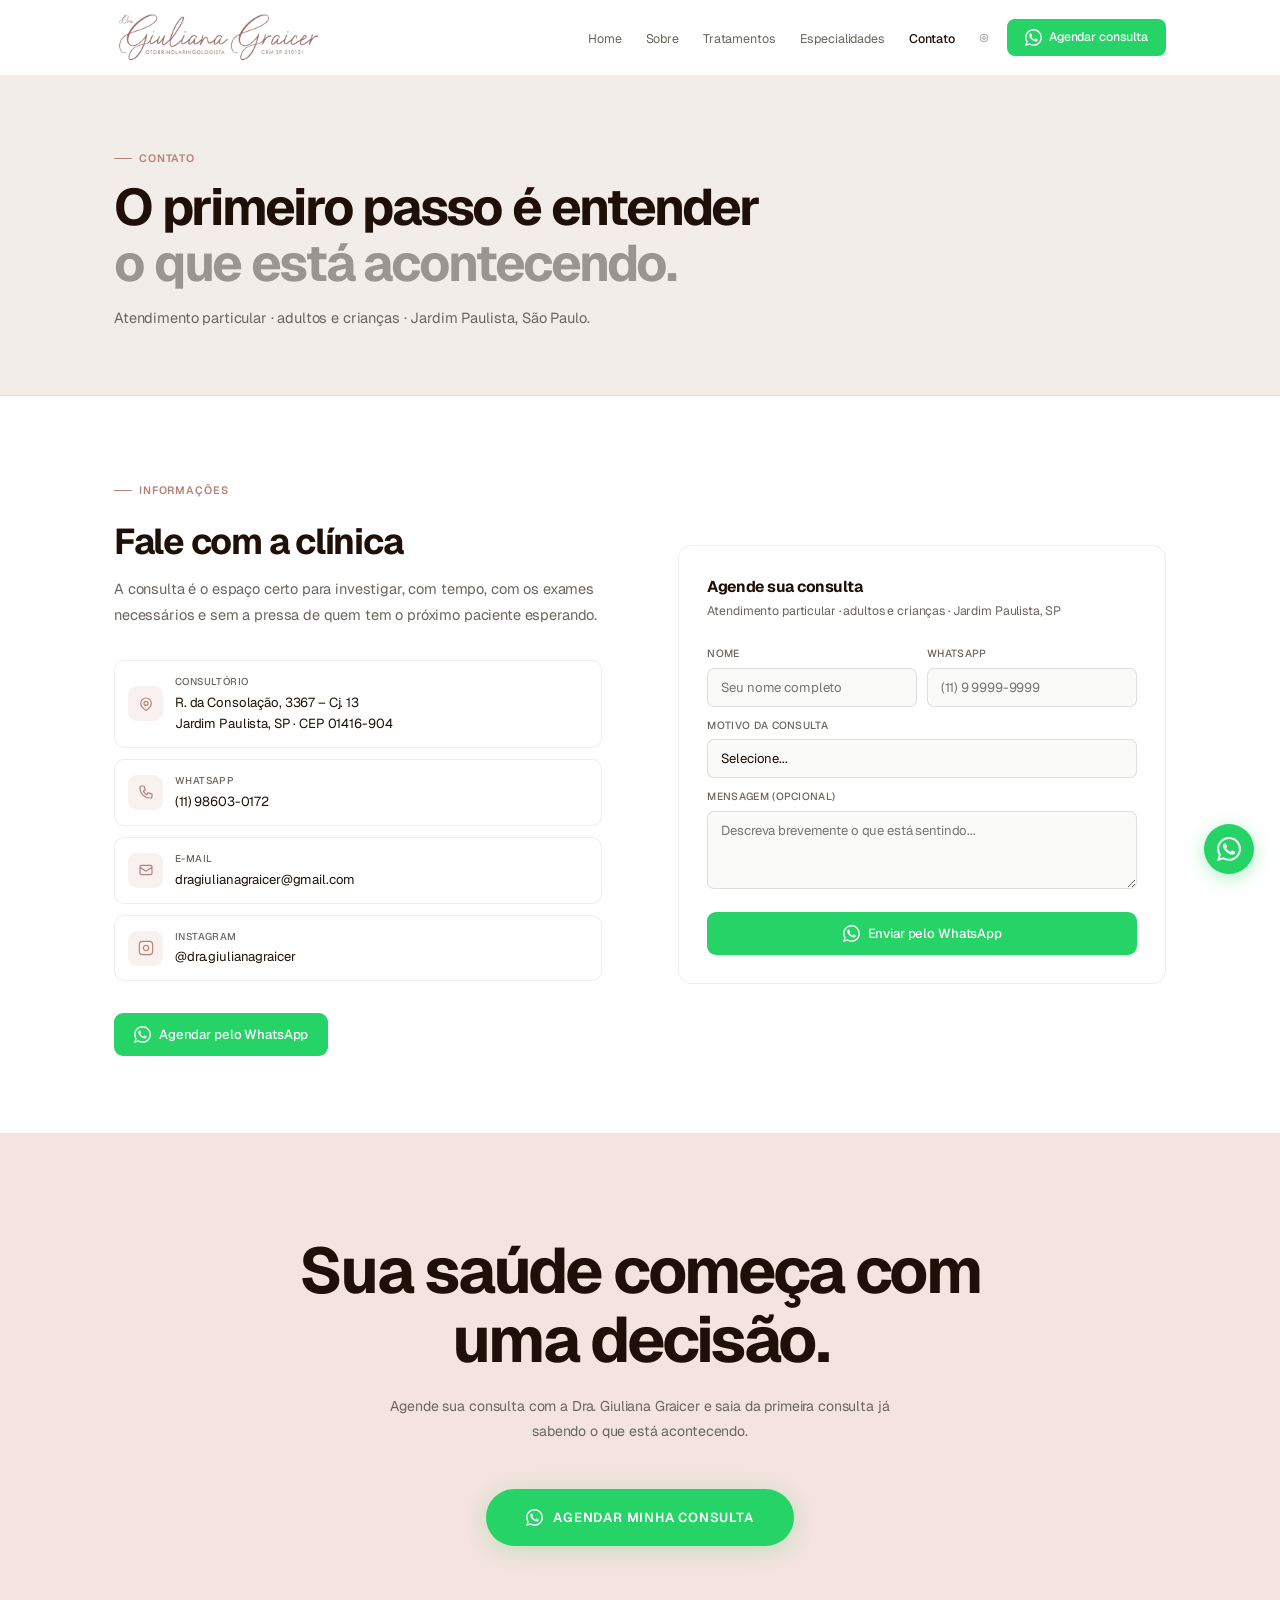
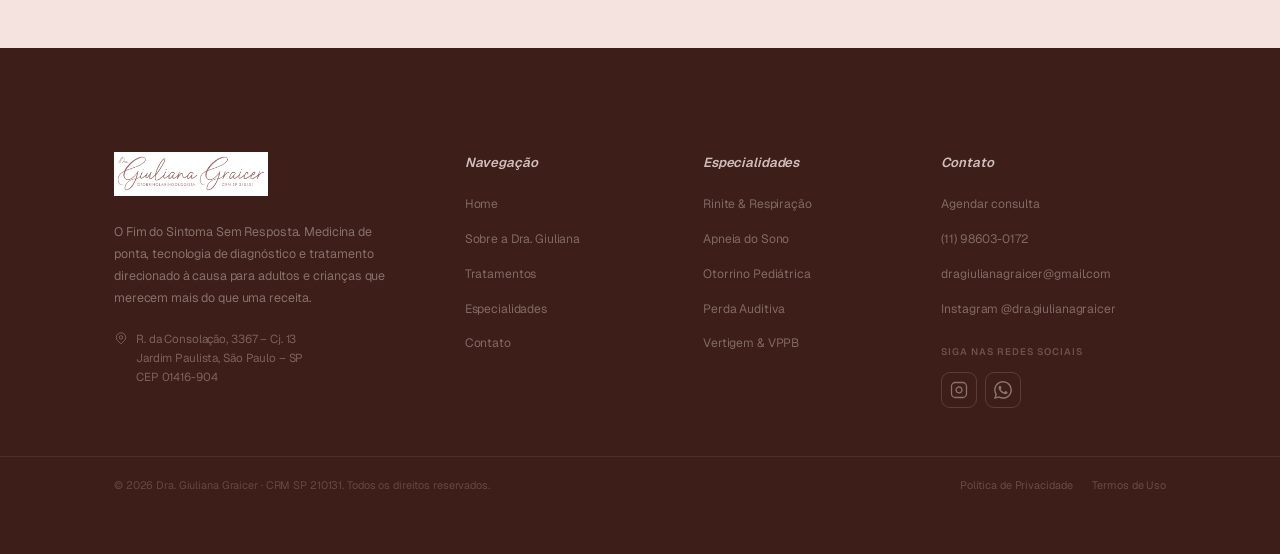
==== commit b6c5d115: "Add files via upload" ====
--- a/contato.html
+++ b/contato.html
@@ -1,7 +1,7 @@
 <!DOCTYPE html>
 <html lang="pt-BR">
 <head>
-<title>Contato | Dra. Giuliana Graicer — Otorrinolaringologista SP</title>
+<title>Contato | Dra. Giuliana Graicer, Otorrinolaringologista SP</title>
 <meta name="description" content="Agende sua consulta com a Dra. Giuliana Graicer. Atendimento particular. Jardim Paulista, São Paulo.">
 <meta charset="UTF-8">
 <meta name="viewport" content="width=device-width, initial-scale=1.0">
@@ -43,7 +43,7 @@
       <div class="contato-text">
         <span class="tag rv">Informações</span>
         <h2 class="s-title rv d1" style="margin:0.6rem 0 0.9rem">Fale com a clínica</h2>
-        <p class="s-lead rv d2" style="margin-bottom:2rem">A consulta é o espaço certo para investigar — com tempo, com os exames necessários e sem a pressa de quem tem o próximo paciente esperando.</p>
+        <p class="s-lead rv d2" style="margin-bottom:2rem">A consulta é o espaço certo para investigar, com tempo, com os exames necessários e sem a pressa de quem tem o próximo paciente esperando.</p>
         <div class="ci-list rv d2">
           <div class="ci"><div class="ci-icon"><svg viewBox="0 0 24 24" fill="none" stroke="currentColor" stroke-width="1.75"><path d="M17.657 16.657L13.414 20.9a2 2 0 01-2.827 0l-4.244-4.243a8 8 0 1111.314 0z"/><path d="M15 11a3 3 0 11-6 0 3 3 0 016 0z"/></svg></div><div><div class="ci-label">Consultório</div><div class="ci-value">R. da Consolação, 3367 – Cj. 13<br>Jardim Paulista, SP · CEP 01416-904</div></div></div>
           <div class="ci"><div class="ci-icon"><svg viewBox="0 0 24 24" fill="none" stroke="currentColor" stroke-width="1.75"><path d="M3 5a2 2 0 012-2h3.28a1 1 0 01.948.684l1.498 4.493a1 1 0 01-.502 1.21l-2.257 1.13a11.042 11.042 0 005.516 5.516l1.13-2.257a1 1 0 011.21-.502l4.493 1.498a1 1 0 01.684.949V19a2 2 0 01-2 2h-1C9.716 21 3 14.284 3 6V5z"/></svg></div><div><div class="ci-label">WhatsApp</div><div class="ci-value">(11) 98603-0172</div></div></div>
--- a/style.css
+++ b/style.css
@@ -2,12 +2,11 @@
 :root{
   --rose:#B5827A;--rose-2:#C49991;--rose-pale:#EDD8D5;--rose-faint:#F8F1F0;
   --sand:#E8E0D8;--sand-2:#F2EDE8;--cream:#FAFAF9;
-  --ink:#1A1917;--ink-2:#2E2C2A;--muted:#6B6560;--muted-2:#9A9590;
+  --ink:#1E1008;--ink-2:#3D1E18;--muted:#6B6560;--muted-2:#9A9590;
   --border:rgba(26,25,23,0.07);--border-2:rgba(26,25,23,0.12);
   --glass:rgba(255,255,255,0.78);--max-w:1100px;--ease:cubic-bezier(0.16,1,0.3,1);
 }
-html{scroll-behavior:smooth}
-html{overflow-x:hidden}body{font-family:'Geist',-apple-system,BlinkMacSystemFont,sans-serif;background:var(--cream);color:var(--ink);font-weight:400;line-height:1.6;overflow-x:hidden;font-size:105%;-webkit-text-size-adjust:100%}
+html{overflow-x:hidden;scroll-behavior:smooth}body{font-family:'Geist',-apple-system,BlinkMacSystemFont,sans-serif;background:var(--cream);color:var(--ink);font-weight:400;line-height:1.6;overflow-x:hidden;font-size:105%;-webkit-text-size-adjust:100%}
 body::before{content:'';position:fixed;inset:0;z-index:0;pointer-events:none;background-image:linear-gradient(var(--border) 1px,transparent 1px),linear-gradient(90deg,var(--border) 1px,transparent 1px);background-size:64px 64px}
 
 /* CONTAINER */
@@ -159,13 +158,13 @@
 .dif-cards{display:grid;grid-template-columns:repeat(3,1fr);gap:1px;background:rgba(255,255,255,0.05);border-radius:16px;overflow:hidden;border:1px solid rgba(255,255,255,0.06)}
 .dif-card{background:rgba(255,255,255,0.03);padding:1.75rem;transition:background 0.25s}
 .dif-card:hover{background:rgba(255,255,255,0.07)}
-.dc-num{font-family:'Geist Mono',monospace;font-size:0.64rem;font-weight:500;color:rgba(255,255,255,0.18);letter-spacing:0.04em;margin-bottom:1.2rem}
+.dc-num{font-family:'Geist Mono',monospace;font-size:0.64rem;font-weight:500;color:rgba(255,240,232,0.22);letter-spacing:0.04em;margin-bottom:1.2rem}
 .dc-icon{width:37px;height:37px;border-radius:9px;background:rgba(181,130,122,0.15);border:1px solid rgba(181,130,122,0.22);display:flex;align-items:center;justify-content:center;margin-bottom:1rem}
 .dc-icon svg{width:18px;height:18px;color:var(--rose-2)}
-.dif-card h3{font-size:0.88rem;font-weight:500;color:#fff;letter-spacing:-0.02em;margin-bottom:0.6rem;line-height:1.3}
-.dif-card p{font-size:0.77rem;color:rgba(255,255,255,0.36);line-height:1.75;letter-spacing:-0.01em}
+.dif-card h3{font-size:0.88rem;font-weight:500;color:#FFF4EE;letter-spacing:-0.02em;margin-bottom:0.6rem;line-height:1.3}
+.dif-card p{font-size:0.77rem;color:rgba(255,240,232,0.42);line-height:1.75;letter-spacing:-0.01em}
 .dif-cta-bar{margin-top:2.75rem;background:rgba(255,255,255,0.04);border:1px solid rgba(255,255,255,0.07);border-radius:14px;padding:2rem 2.25rem;display:flex;align-items:center;justify-content:space-between;gap:2.5rem;flex-wrap:wrap}
-.dcb-quote{font-size:clamp(0.95rem,1.7vw,1.45rem);font-weight:600;color:#fff;letter-spacing:-0.03em;line-height:1.3}
+.dcb-quote{font-size:clamp(0.95rem,1.7vw,1.45rem);font-weight:600;color:#FFF4EE;letter-spacing:-0.03em;line-height:1.3}
 .dcb-quote span{color:rgba(181,130,122,0.85)}
 
 /* ESPECIALIDADES */
@@ -251,7 +250,7 @@
 .footer-nav{display:flex;gap:0;list-style:none;flex-wrap:wrap}
 .footer-nav a{font-size:0.74rem;color:rgba(255,255,255,0.28);text-decoration:none;padding:5px 10px;border-radius:6px;transition:all 0.2s}
 .footer-nav a:hover{color:rgba(255,255,255,0.7)}
-.footer-crm{font-size:0.65rem;color:rgba(255,255,255,0.18);letter-spacing:-0.01em}
+.footer-crm{font-size:0.65rem;color:rgba(255,240,232,0.22);letter-spacing:-0.01em}
 
 /* WA FLOAT */
 .wa{position:fixed;bottom:26px;right:26px;z-index:200;width:50px;height:50px;border-radius:50%;background:#25D366;display:flex;align-items:center;justify-content:center;box-shadow:0 4px 18px rgba(37,211,102,0.35);text-decoration:none;transition:all 0.25s var(--ease)}
@@ -353,11 +352,11 @@
 .nav-wa svg{width:15px;height:15px;fill:#fff;flex-shrink:0}
 
 /* SPECIALTY BAR */
-.spec-bar{background:var(--ink);position:relative;z-index:1}
+.spec-bar{background:var(--ink-2);position:relative;z-index:1}
 .spec-bar-inner{max-width:var(--max-w);margin:0 auto;padding:0 clamp(1rem,2vw,1.5rem);display:flex;align-items:center;justify-content:center;flex-wrap:wrap;gap:0;overflow-x:auto;scrollbar-width:none}
 .spec-bar-inner::-webkit-scrollbar{display:none}
-.spec-item{font-size:0.68rem;font-weight:500;color:rgba(255,255,255,0.5);padding:13px 16px;white-space:nowrap;letter-spacing:0.06em;text-transform:uppercase;flex-shrink:0}
-.spec-sep{color:rgba(255,255,255,0.2);font-size:0.7rem;flex-shrink:0;user-select:none}
+.spec-item{font-size:0.68rem;font-weight:500;color:rgba(255,240,232,0.55);padding:13px 16px;white-space:nowrap;letter-spacing:0.06em;text-transform:uppercase;flex-shrink:0}
+.spec-sep{color:rgba(255,240,232,0.25);font-size:0.7rem;flex-shrink:0;user-select:none}
 
 /* RONCO SECTION */
 .ronco-section{position:relative;z-index:1;overflow:hidden}
@@ -365,12 +364,12 @@
 .ronco-content{padding:clamp(3rem,5vw,5.5rem) clamp(2rem,4vw,4.5rem) clamp(3rem,5vw,5.5rem) clamp(2rem,4vw,5rem);display:flex;flex-direction:column;justify-content:center;background:var(--ink-2)}
 .ronco-tag{font-size:0.65rem;font-weight:700;color:var(--rose-2);letter-spacing:0.12em;text-transform:uppercase;margin-bottom:1rem;display:flex;align-items:center;gap:8px}
 .ronco-tag::before{content:'';width:18px;height:1.5px;background:var(--rose-2);display:block}
-.ronco-h2{font-size:clamp(1.9rem,3.2vw,3rem);font-weight:700;color:#fff;letter-spacing:-0.04em;line-height:1.08;margin-bottom:1rem}
+.ronco-h2{font-size:clamp(1.9rem,3.2vw,3rem);font-weight:700;color:#FFF8F4;letter-spacing:-0.04em;line-height:1.08;margin-bottom:1rem}
 .ronco-h2 span{color:var(--rose-pale)}
-.ronco-sub{font-size:0.91rem;color:rgba(255,255,255,0.5);line-height:1.78;letter-spacing:-0.01em;margin-bottom:1.5rem;max-width:480px}
-.ronco-quote{background:rgba(255,255,255,0.05);border-left:3px solid var(--rose-2);border-radius:0 10px 10px 0;padding:16px 20px;margin:1.5rem 0;font-size:0.84rem;color:rgba(255,255,255,0.65);font-style:italic;line-height:1.75;letter-spacing:-0.01em}
+.ronco-sub{font-size:0.91rem;color:rgba(255,240,232,0.5);line-height:1.78;letter-spacing:-0.01em;margin-bottom:1.5rem;max-width:480px}
+.ronco-quote{background:rgba(255,255,255,0.05);border-left:3px solid var(--rose-2);border-radius:0 10px 10px 0;padding:16px 20px;margin:1.5rem 0;font-size:0.84rem;color:rgba(255,240,232,0.7);font-style:italic;line-height:1.75;letter-spacing:-0.01em}
 .ronco-exams{display:flex;flex-wrap:wrap;gap:8px;margin:1.25rem 0}
-.exam-chip{display:inline-flex;align-items:center;gap:6px;font-size:0.72rem;color:rgba(255,255,255,0.55);background:rgba(255,255,255,0.06);border:1px solid rgba(255,255,255,0.1);border-radius:100px;padding:6px 12px;letter-spacing:-0.01em}
+.exam-chip{display:inline-flex;align-items:center;gap:6px;font-size:0.72rem;color:rgba(255,240,232,0.6);background:rgba(255,240,232,0.06);border:1px solid rgba(255,240,232,0.1);border-radius:100px;padding:6px 12px;letter-spacing:-0.01em}
 .exam-chip::before{content:'';width:5px;height:5px;border-radius:50%;background:var(--rose-2);flex-shrink:0}
 .ronco-img{position:relative;overflow:hidden}
 .ronco-img img{position:absolute;inset:0;width:100%;height:100%;object-fit:cover;object-position:top}
@@ -378,9 +377,9 @@
 
 /* QUOTE SECTION */
 .quote-section{background:var(--ink);padding:clamp(3rem,5vw,4.5rem) 0;position:relative;z-index:1}
-.quote-section blockquote{font-size:clamp(1.1rem,2vw,1.6rem);font-weight:600;color:#fff;letter-spacing:-0.03em;line-height:1.4;max-width:760px;margin:0 auto;text-align:center;padding:0 1rem}
+.quote-section blockquote{font-size:clamp(1.1rem,2vw,1.6rem);font-weight:600;color:#FFF4EE;letter-spacing:-0.03em;line-height:1.4;max-width:760px;margin:0 auto;text-align:center;padding:0 1rem}
 .quote-section blockquote em{color:var(--rose-2);font-style:normal}
-.quote-author{text-align:center;margin-top:1.25rem;font-size:0.75rem;color:rgba(255,255,255,0.3);letter-spacing:0.04em;text-transform:uppercase}
+.quote-author{text-align:center;margin-top:1.25rem;font-size:0.75rem;color:rgba(255,240,232,0.35);letter-spacing:0.04em;text-transform:uppercase}
 
 /* SERVICES GRID */
 .services-grid{display:grid;grid-template-columns:repeat(3,1fr);gap:16px;margin-top:2.5rem}
@@ -1163,14 +1162,14 @@
 .sint-headline{
   font-size:clamp(1.75rem,3.2vw,3rem);
   font-weight:700;
-  color:#fff;
+  color:#FFF4EE;
   letter-spacing:-0.04em;
   line-height:1.1;
   margin-bottom:1.25rem;
 }
 .sint-body{
   font-size:0.88rem;
-  color:rgba(255,255,255,0.42);
+  color:rgba(255,240,232,0.48);
   line-height:1.8;
   letter-spacing:-0.01em;
   max-width:380px;
@@ -1200,12 +1199,12 @@
 }
 .sint-title{
   font-size:0.86rem;font-weight:600;
-  color:#fff;letter-spacing:-0.02em;
+  color:#FFF4EE;letter-spacing:-0.02em;
   line-height:1.3;margin-bottom:0.4rem;
 }
 .sint-desc{
   font-size:0.78rem;
-  color:rgba(255,255,255,0.38);
+  color:rgba(255,240,232,0.42);
   line-height:1.72;letter-spacing:-0.01em;
 }
 
@@ -1342,7 +1341,7 @@
 /* Slider wrapper */
 .gs-wrap{
   position:relative;
-  background:var(--ink-2);
+  background:#2A1410;
   overflow:hidden;
   margin-bottom:0;
 }
@@ -1366,10 +1365,10 @@
   position:absolute;top:50%;transform:translateY(-50%);
   z-index:10;
   width:44px;height:44px;border-radius:50%;
-  background:rgba(250,250,249,0.12);
+  background:rgba(255,240,232,0.1);
   backdrop-filter:blur(8px);
-  border:1px solid rgba(255,255,255,0.15);
-  color:#fff;cursor:pointer;
+  border:1px solid rgba(255,240,232,0.2);
+  color:#FFF4EE;cursor:pointer;
   display:flex;align-items:center;justify-content:center;
   transition:all 0.2s;
 }
@@ -1387,19 +1386,19 @@
 }
 .gs-caption{
   font-size:0.65rem;font-weight:600;
-  color:rgba(255,255,255,0.7);
+  color:rgba(255,240,232,0.75);
   letter-spacing:0.1em;text-transform:uppercase;
 }
 .gs-count{
   font-family:'Geist Mono',monospace;
-  font-size:0.7rem;color:rgba(255,255,255,0.45);
+  font-size:0.7rem;color:rgba(255,240,232,0.5);
   letter-spacing:0.04em;
 }
 
 /* Miniaturas */
 .gs-thumbs{
   display:flex;gap:0;
-  background:var(--ink-2);
+  background:#2E1612;
   padding:10px 10px;
   overflow-x:auto;
   scrollbar-width:none;
@@ -1567,24 +1566,24 @@
 .fn-logo{margin-bottom:1.1rem}
 .fn-tagline{
   font-size:0.78rem;
-  color:rgba(255,255,255,0.38);
+  color:rgba(255,244,238,0.38);
   line-height:1.75;letter-spacing:-0.01em;
   margin-bottom:1.25rem;
   max-width:280px;
 }
 .fn-address{
   display:flex;align-items:flex-start;gap:8px;
-  font-size:0.73rem;color:rgba(255,255,255,0.28);
+  font-size:0.73rem;color:rgba(255,240,232,0.32);
   line-height:1.65;letter-spacing:-0.01em;
 }
-.fn-address svg{color:rgba(255,255,255,0.28)}
+.fn-address svg{color:rgba(255,240,232,0.32)}
 
 /* Títulos das colunas */
 .fn-col-title{
   font-size:0.82rem;
   font-weight:600;
   font-style:italic;
-  color:rgba(255,255,255,0.75);
+  color:rgba(255,244,238,0.75);
   letter-spacing:-0.01em;
   margin-bottom:1rem;
 }
@@ -1593,39 +1592,39 @@
 .fn-links{list-style:none;display:flex;flex-direction:column;gap:8px}
 .fn-links a{
   font-size:0.76rem;
-  color:rgba(255,255,255,0.35);
+  color:rgba(255,244,238,0.35);
   text-decoration:none;
   letter-spacing:-0.01em;
   transition:color 0.2s;
   line-height:1.4;
 }
-.fn-links a:hover{color:rgba(255,255,255,0.75)}
+.fn-links a:hover{color:rgba(255,244,238,0.85)}
 
 /* Redes sociais */
 .fn-social{margin-top:1.5rem}
 .fn-social-label{
   font-size:0.6rem;font-weight:600;
-  color:rgba(255,255,255,0.2);
+  color:rgba(255,240,232,0.25);
   letter-spacing:0.1em;text-transform:uppercase;
   margin-bottom:0.75rem;
 }
 .fn-social-icons{display:flex;gap:8px}
 .fn-social-btn{
   width:36px;height:36px;border-radius:9px;
-  border:1px solid rgba(255,255,255,0.12);
+  border:1px solid rgba(255,240,232,0.15);
   display:flex;align-items:center;justify-content:center;
-  color:rgba(255,255,255,0.35);text-decoration:none;
+  color:rgba(255,240,232,0.4);text-decoration:none;
   transition:all 0.2s;
 }
 .fn-social-btn:hover{
-  border-color:rgba(255,255,255,0.3);
-  color:rgba(255,255,255,0.8);
+  border-color:rgba(255,240,232,0.4);
+  color:rgba(255,240,232,0.9);
   background:rgba(255,255,255,0.06);
 }
 
 /* Barra inferior */
 .fn-bottom{
-  border-top:1px solid rgba(255,255,255,0.06);
+  border-top:1px solid rgba(255,240,232,0.08);
   padding:1.25rem 0;
 }
 .fn-bottom-inner{
@@ -1634,14 +1633,14 @@
   flex-wrap:wrap;gap:1rem;
 }
 .fn-bottom-inner span{
-  font-size:0.68rem;color:rgba(255,255,255,0.2);letter-spacing:-0.01em;
+  font-size:0.68rem;color:rgba(255,244,238,0.2);letter-spacing:-0.01em;
 }
 .fn-bottom-links{display:flex;gap:1.25rem}
 .fn-bottom-links a{
-  font-size:0.68rem;color:rgba(255,255,255,0.2);
+  font-size:0.68rem;color:rgba(255,240,232,0.22);
   text-decoration:none;letter-spacing:-0.01em;transition:color 0.2s;
 }
-.fn-bottom-links a:hover{color:rgba(255,255,255,0.5)}
+.fn-bottom-links a:hover{color:rgba(255,240,232,0.6)}
 
 /* responsive */
 @media(max-width:1024px){
@@ -1895,3 +1894,77 @@
     text-align:left!important;
   }
 }
+
+/* ── FIX ESPAÇO HERO MOBILE ── */
+@media(max-width:640px){
+  .hero-new{
+    min-height:auto;
+    height:calc(100svh - 64px);
+  }
+  .hero-marquee-wrap{
+    top:0;bottom:0;
+    display:flex;
+    flex-direction:column;
+    justify-content:flex-start;
+    padding-top:2rem;
+    gap:0;
+  }
+  .hero-new-photo{
+    flex:1;
+    display:flex;
+    align-items:flex-end;
+    justify-content:center;
+    padding:0;
+  }
+  .hero-new-photo img{
+    height:100%;
+    width:auto;
+    max-width:100%;
+    object-fit:contain;
+    object-position:bottom;
+  }
+}
+
+/* ── RONCO MOBILE — imagem completa ── */
+@media(max-width:640px){
+  .ronco-inner{grid-template-columns:1fr}
+  .ronco-img{
+    height:auto!important;
+    min-height:280px;
+    position:relative;
+    overflow:hidden;
+  }
+  .ronco-img img{
+    position:static!important;
+    width:100%;
+    height:auto!important;
+    max-height:none!important;
+    object-fit:cover;
+    object-position:top;
+    display:block;
+  }
+}
+
+/* ── GOOGLE REVIEW BAR ── */
+.gr-google-bar{
+  display:flex;flex-direction:column;align-items:center;
+  gap:8px;margin-bottom:2rem;
+}
+.gr-google-btn{
+  display:inline-flex;align-items:center;gap:9px;
+  background:#fff;border:1.5px solid rgba(66,133,244,0.3);
+  border-radius:100px;padding:10px 22px;
+  font-size:0.78rem;font-weight:500;color:#3C4043;
+  text-decoration:none;
+  transition:all 0.2s;
+  box-shadow:0 1px 6px rgba(0,0,0,0.08);
+}
+.gr-google-btn:hover{
+  border-color:rgba(66,133,244,0.6);
+  box-shadow:0 2px 12px rgba(66,133,244,0.15);
+  transform:translateY(-1px);
+}
+.gr-google-note{
+  font-size:0.68rem;color:var(--muted-2);
+  letter-spacing:-0.01em;text-align:center;
+}
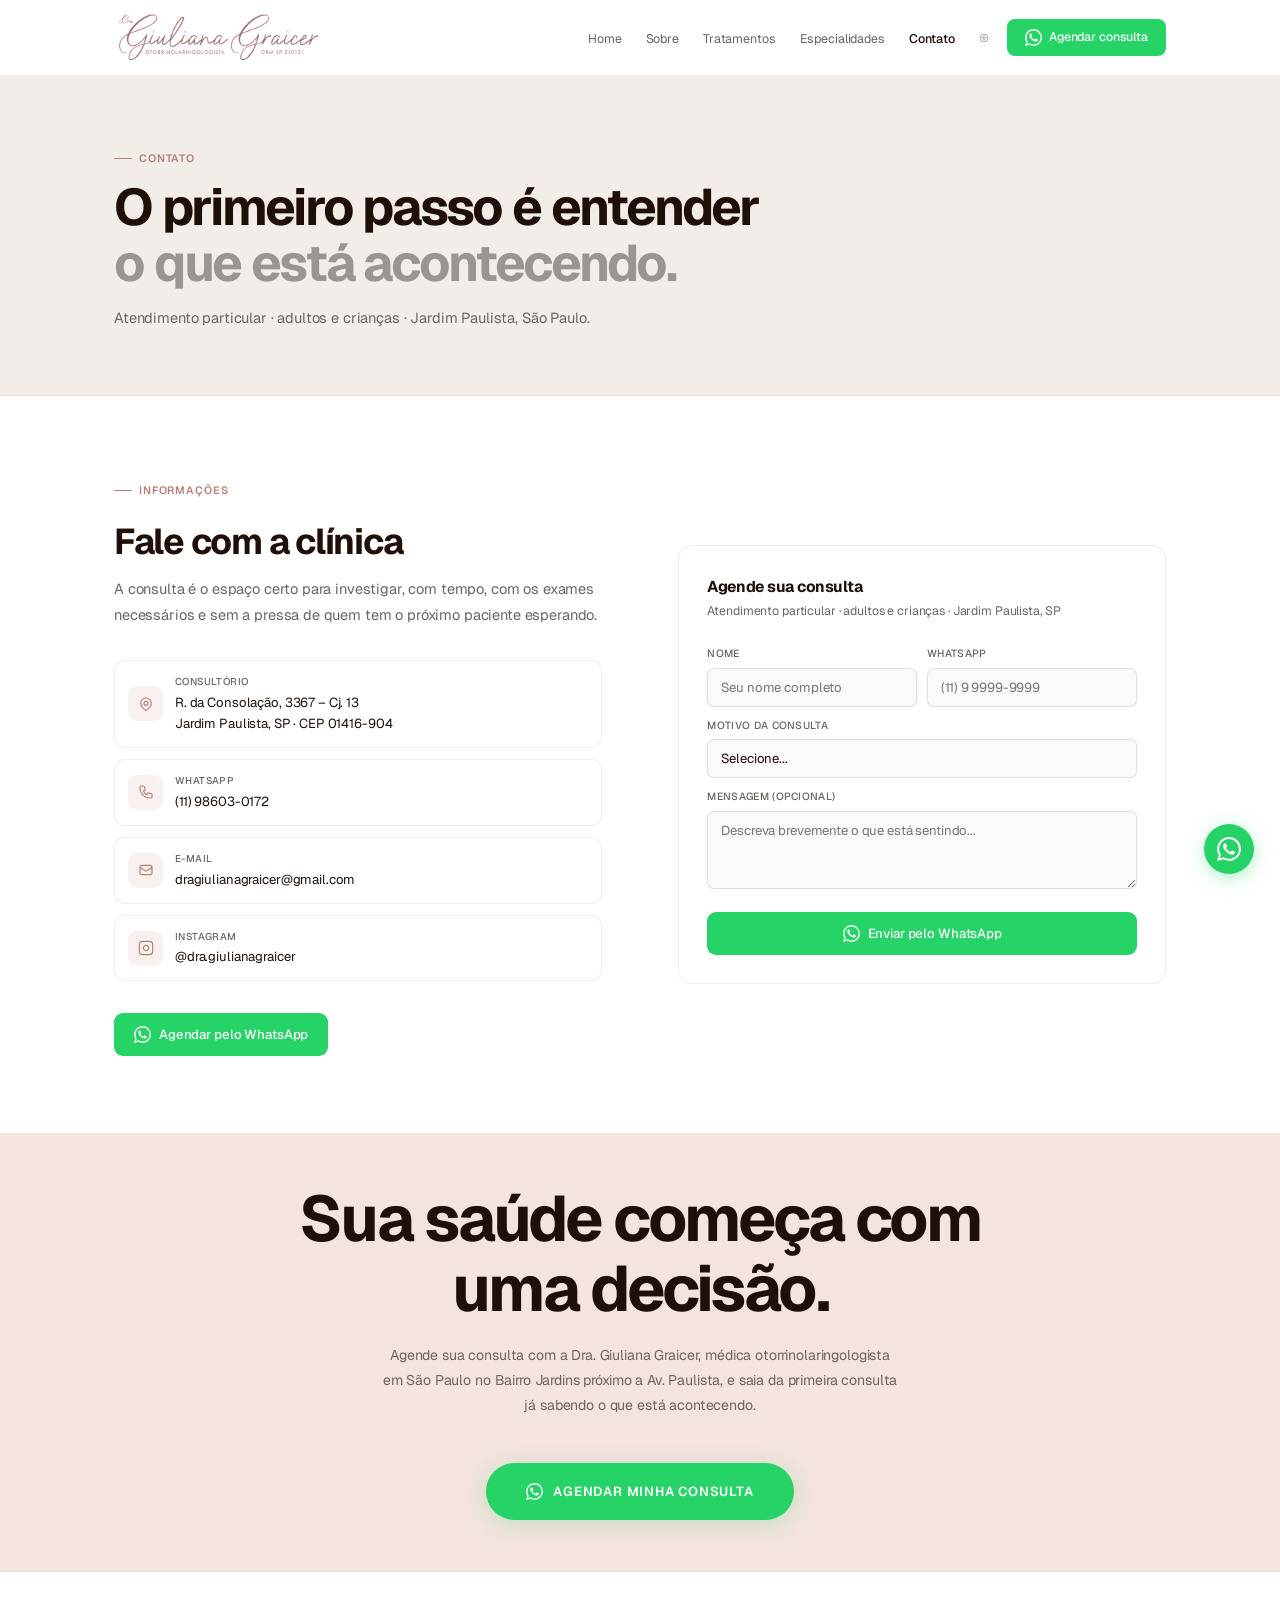
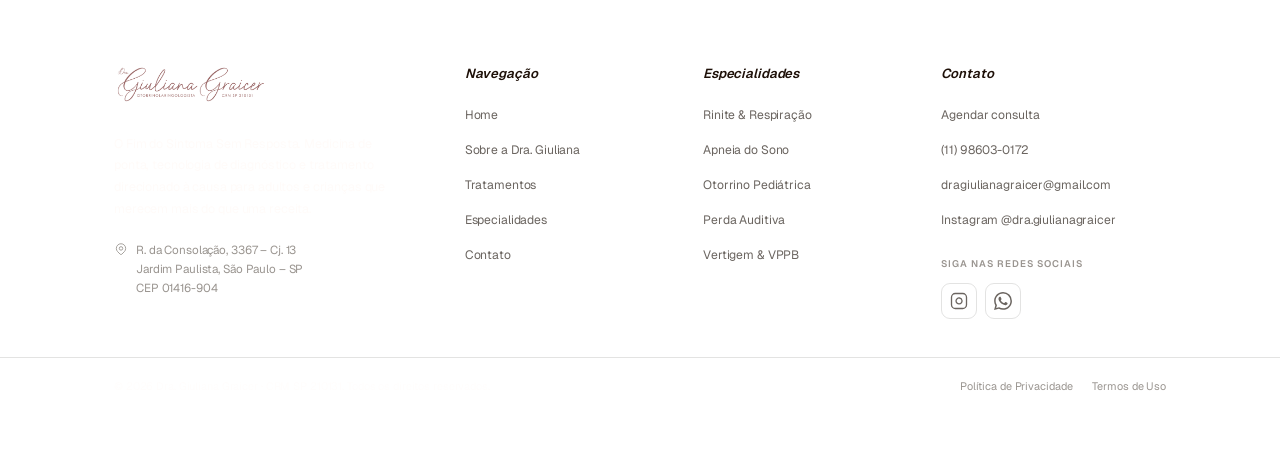
==== commit 16fc461d: "Add files via upload" ====
--- a/contato.html
+++ b/contato.html
@@ -70,7 +70,7 @@
 <section class="decisao-section">
   <div class="container">
     <h2 class="decisao-title rv">Sua saúde começa com uma decisão.</h2>
-    <p class="decisao-desc rv d1">Agende sua consulta com a Dra. Giuliana Graicer e saia da primeira consulta já sabendo o que está acontecendo.</p>
+    <p class="decisao-desc rv d1">Agende sua consulta com a Dra. Giuliana Graicer, médica otorrinolaringologista em São Paulo no Bairro Jardins próximo a Av. Paulista, e saia da primeira consulta já sabendo o que está acontecendo.</p>
     <a href="https://wa.me/5511986030172?text=Ol%C3%A1%2C%20gostaria%20de%20agendar%20uma%20consulta" target="_blank" class="decisao-btn rv d2"><svg viewBox="0 0 24 24" style="width:17px;height:17px;fill:#fff;flex-shrink:0"><path d="M17.472 14.382c-.297-.149-1.758-.867-2.03-.967-.273-.099-.471-.148-.67.15-.197.297-.767.966-.94 1.164-.173.199-.347.223-.644.075-.297-.15-1.255-.463-2.39-1.475-.883-.788-1.48-1.761-1.653-2.059-.173-.297-.018-.458.13-.606.134-.133.298-.347.446-.52.149-.174.198-.298.298-.497.099-.198.05-.371-.025-.52-.075-.149-.669-1.612-.916-2.207-.242-.579-.487-.5-.669-.51-.173-.008-.371-.01-.57-.01-.198 0-.52.074-.792.372-.272.297-1.04 1.016-1.04 2.479 0 1.462 1.065 2.875 1.213 3.074.149.198 2.096 3.2 5.077 4.487.709.306 1.262.489 1.694.625.712.227 1.36.195 1.871.118.571-.085 1.758-.719 2.006-1.413.248-.694.248-1.289.173-1.413-.074-.124-.272-.198-.57-.347m-5.421 7.403h-.004a9.87 9.87 0 01-5.031-1.378l-.361-.214-3.741.982.998-3.648-.235-.374a9.86 9.86 0 01-1.51-5.26c.001-5.45 4.436-9.884 9.888-9.884 2.64 0 5.122 1.03 6.988 2.898a9.825 9.825 0 012.893 6.994c-.003 5.45-4.437 9.884-9.885 9.884m8.413-18.297A11.815 11.815 0 0012.05 0C5.495 0 .16 5.335.157 11.892c0 2.096.547 4.142 1.588 5.945L.057 24l6.305-1.654a11.882 11.882 0 005.683 1.448h.005c6.554 0 11.89-5.335 11.893-11.893a11.821 11.821 0 00-3.48-8.413z"/></svg>Agendar minha consulta</a>
   </div>
 </section>
--- a/style.css
+++ b/style.css
@@ -250,7 +250,7 @@
 .footer-nav{display:flex;gap:0;list-style:none;flex-wrap:wrap}
 .footer-nav a{font-size:0.74rem;color:rgba(255,255,255,0.28);text-decoration:none;padding:5px 10px;border-radius:6px;transition:all 0.2s}
 .footer-nav a:hover{color:rgba(255,255,255,0.7)}
-.footer-crm{font-size:0.65rem;color:rgba(255,240,232,0.22);letter-spacing:-0.01em}
+.footer-crm{font-size:0.65rem;color:var(--muted-2);letter-spacing:-0.01em}
 
 /* WA FLOAT */
 .wa{position:fixed;bottom:26px;right:26px;z-index:200;width:50px;height:50px;border-radius:50%;background:#25D366;display:flex;align-items:center;justify-content:center;box-shadow:0 4px 18px rgba(37,211,102,0.35);text-decoration:none;transition:all 0.25s var(--ease)}
@@ -840,15 +840,16 @@
   border-top:1px solid rgba(0,0,0,0.06);
   padding-top:10px;
 }
-.gr-btn{
-  display:inline-flex;align-items:center;gap:6px;
-  background:none;border:1px solid rgba(0,0,0,0.1);
-  border-radius:100px;padding:5px 12px;
+.gr-share-btn{
+  display:inline-flex;align-items:center;gap:7px;
+  background:var(--rose-faint);border:1px solid var(--rose-pale);
+  border-radius:100px;padding:7px 14px;
   font-family:'Geist',sans-serif;font-size:0.71rem;
-  font-weight:500;color:var(--muted);cursor:pointer;
+  font-weight:500;color:var(--rose);cursor:pointer;
+  text-decoration:none;
   transition:all 0.18s;letter-spacing:-0.01em;
 }
-.gr-btn:hover{background:var(--sand-2);color:var(--ink);border-color:var(--border-2)}
+.gr-share-btn:hover{background:var(--rose-pale);color:var(--rose)}
 
 /* CTA centralizado */
 .gr-cta{display:flex;justify-content:center}
@@ -1493,7 +1494,7 @@
 /* ── CTA DECISÃO — fundo rosa ── */
 .decisao-section{
   background:#F5E3DF;
-  padding:clamp(4.5rem,8vw,7rem) 0;
+  padding:clamp(2.5rem,4vw,3.5rem) 0;
   text-align:center;
   position:relative;z-index:1;
 }
@@ -1549,12 +1550,13 @@
 
 /* ── FOOTER NOVO ── */
 .footer-new{
-  background:var(--ink-2);
+  background:#fff;
+  border-top:1px solid var(--border-2);
   position:relative;z-index:1;
 }
 
 /* Grid 4 colunas */
-.fn-main{padding:clamp(3rem,5vw,4.5rem) 0 clamp(2rem,4vw,3rem)}
+.fn-main{padding:clamp(2.5rem,4vw,3.5rem) 0 clamp(1.5rem,3vw,2.5rem)}
 .fn-grid{
   display:grid;
   grid-template-columns:1.6fr 1fr 1fr 1.2fr;
@@ -1573,17 +1575,17 @@
 }
 .fn-address{
   display:flex;align-items:flex-start;gap:8px;
-  font-size:0.73rem;color:rgba(255,240,232,0.32);
+  font-size:0.73rem;color:var(--muted-2);
   line-height:1.65;letter-spacing:-0.01em;
 }
-.fn-address svg{color:rgba(255,240,232,0.32)}
+.fn-address svg{color:var(--muted-2)}
 
 /* Títulos das colunas */
 .fn-col-title{
   font-size:0.82rem;
   font-weight:600;
   font-style:italic;
-  color:rgba(255,244,238,0.75);
+  color:var(--ink);
   letter-spacing:-0.01em;
   margin-bottom:1rem;
 }
@@ -1592,39 +1594,39 @@
 .fn-links{list-style:none;display:flex;flex-direction:column;gap:8px}
 .fn-links a{
   font-size:0.76rem;
-  color:rgba(255,244,238,0.35);
+  color:var(--muted);
   text-decoration:none;
   letter-spacing:-0.01em;
   transition:color 0.2s;
   line-height:1.4;
 }
-.fn-links a:hover{color:rgba(255,244,238,0.85)}
+.fn-links a:hover{color:var(--ink)}
 
 /* Redes sociais */
 .fn-social{margin-top:1.5rem}
 .fn-social-label{
   font-size:0.6rem;font-weight:600;
-  color:rgba(255,240,232,0.25);
+  color:var(--muted-2);
   letter-spacing:0.1em;text-transform:uppercase;
   margin-bottom:0.75rem;
 }
 .fn-social-icons{display:flex;gap:8px}
 .fn-social-btn{
   width:36px;height:36px;border-radius:9px;
-  border:1px solid rgba(255,240,232,0.15);
+  border:1px solid var(--border-2);
   display:flex;align-items:center;justify-content:center;
-  color:rgba(255,240,232,0.4);text-decoration:none;
+  color:var(--muted);text-decoration:none;
   transition:all 0.2s;
 }
 .fn-social-btn:hover{
-  border-color:rgba(255,240,232,0.4);
-  color:rgba(255,240,232,0.9);
+  border-color:var(--rose-pale);
+  color:var(--rose);
   background:rgba(255,255,255,0.06);
 }
 
 /* Barra inferior */
 .fn-bottom{
-  border-top:1px solid rgba(255,240,232,0.08);
+  border-top:1px solid var(--border-2);
   padding:1.25rem 0;
 }
 .fn-bottom-inner{
@@ -1637,10 +1639,10 @@
 }
 .fn-bottom-links{display:flex;gap:1.25rem}
 .fn-bottom-links a{
-  font-size:0.68rem;color:rgba(255,240,232,0.22);
+  font-size:0.68rem;color:var(--muted-2);
   text-decoration:none;letter-spacing:-0.01em;transition:color 0.2s;
 }
-.fn-bottom-links a:hover{color:rgba(255,240,232,0.6)}
+.fn-bottom-links a:hover{color:var(--ink)}
 
 /* responsive */
 @media(max-width:1024px){
@@ -1895,35 +1897,6 @@
   }
 }
 
-/* ── FIX ESPAÇO HERO MOBILE ── */
-@media(max-width:640px){
-  .hero-new{
-    min-height:auto;
-    height:calc(100svh - 64px);
-  }
-  .hero-marquee-wrap{
-    top:0;bottom:0;
-    display:flex;
-    flex-direction:column;
-    justify-content:flex-start;
-    padding-top:2rem;
-    gap:0;
-  }
-  .hero-new-photo{
-    flex:1;
-    display:flex;
-    align-items:flex-end;
-    justify-content:center;
-    padding:0;
-  }
-  .hero-new-photo img{
-    height:100%;
-    width:auto;
-    max-width:100%;
-    object-fit:contain;
-    object-position:bottom;
-  }
-}
 
 /* ── RONCO MOBILE — imagem completa ── */
 @media(max-width:640px){
@@ -1968,3 +1941,54 @@
   font-size:0.68rem;color:var(--muted-2);
   letter-spacing:-0.01em;text-align:center;
 }
+
+/* ── HERO MOBILE: foto colada ao menu, sem espaço ── */
+@media(max-width:640px){
+  .hero-new{
+    min-height:0;
+    height:auto;
+    display:block;
+    position:relative;
+    overflow:hidden;
+  }
+  .hero-new-glow-a,
+  .hero-new-glow-b{ display:none }
+  .hero-marquee-wrap{
+    position:absolute;
+    top:0;left:0;right:0;bottom:0;
+    pointer-events:none;
+    z-index:3;
+  }
+  .hero-new-photo{
+    position:relative;
+    z-index:2;
+    width:100%;
+    max-width:100%;
+    margin:0;
+    display:block;
+  }
+  .hero-new-photo img{
+    width:100%;
+    height:auto;
+    display:block;
+    border-radius:0;
+    filter:none;
+  }
+}
+
+/* ── FIM DO SINTOMA: foto completa no mobile ── */
+@media(max-width:640px){
+  .fim-photo-frame{
+    border-radius:16px;
+    overflow:hidden;
+  }
+  .fim-photo-frame img{
+    max-height:none!important;
+    height:auto!important;
+    width:100%;
+    object-fit:cover;
+    object-position:top center;
+    display:block;
+  }
+  .fim-photo-frame::before{ display:none }
+}
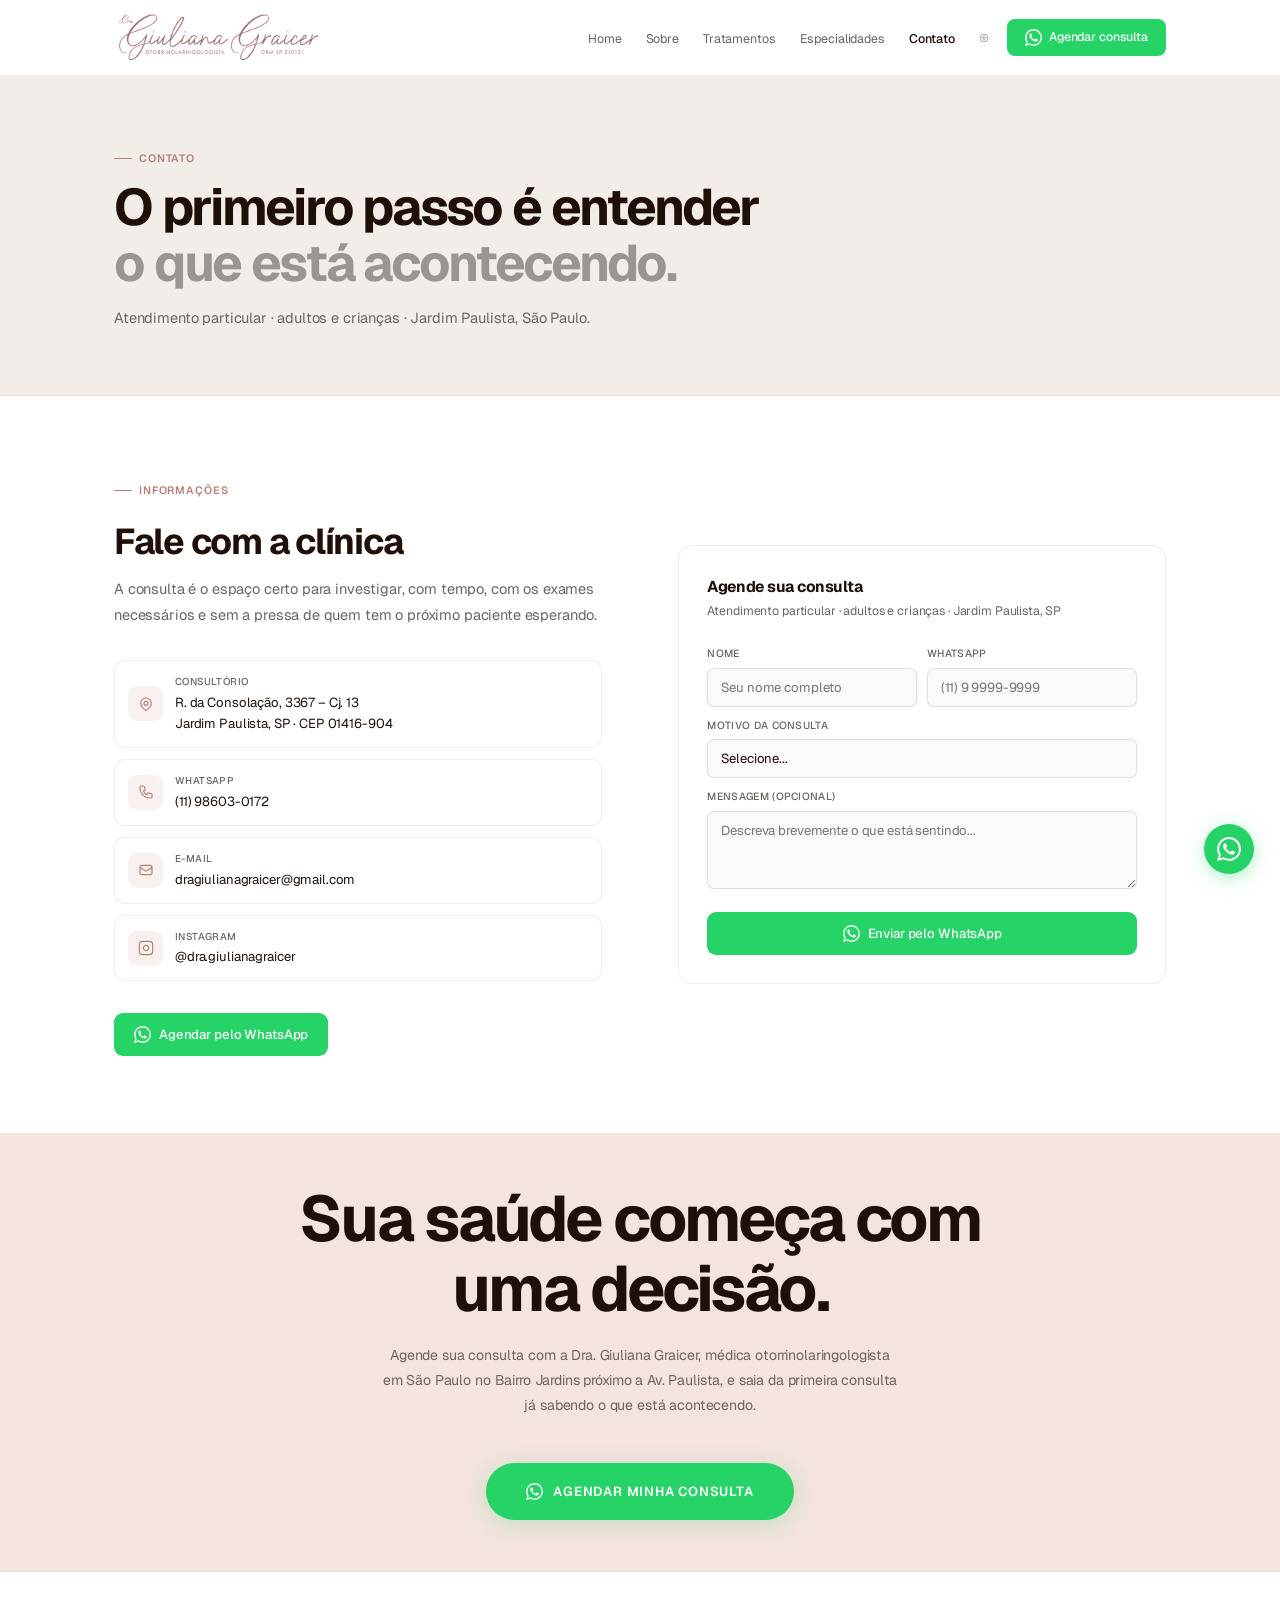
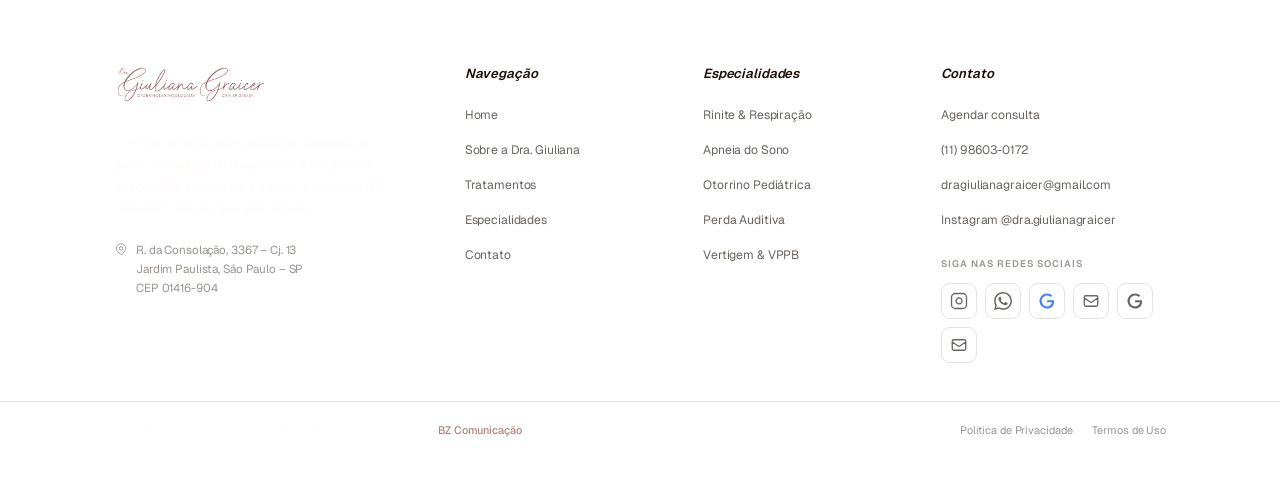
==== commit 6525a8a7: "Add files via upload" ====
--- a/contato.html
+++ b/contato.html
@@ -130,12 +130,12 @@
           <div class="fn-social">
             <p class="fn-social-label">Siga nas redes sociais</p>
             <div class="fn-social-icons">
-              <a href="https://www.instagram.com/dra.giulianagraicer/" target="_blank" aria-label="Instagram" class="fn-social-btn">
-                <svg viewBox="0 0 24 24" fill="none" stroke="currentColor" stroke-width="1.75" style="width:18px;height:18px"><rect x="2" y="2" width="20" height="20" rx="5" ry="5"/><path d="M16 11.37A4 4 0 1112.63 8 4 4 0 0116 11.37z"/><line x1="17.5" y1="6.5" x2="17.51" y2="6.5"/></svg>
-              </a>
-              <a href="https://wa.me/5511986030172?text=Ol%C3%A1%2C%20gostaria%20de%20agendar%20uma%20consulta" target="_blank" aria-label="WhatsApp" class="fn-social-btn">
-                <svg viewBox="0 0 24 24" style="width:18px;height:18px;fill:currentColor"><path d="M17.472 14.382c-.297-.149-1.758-.867-2.03-.967-.273-.099-.471-.148-.67.15-.197.297-.767.966-.94 1.164-.173.199-.347.223-.644.075-.297-.15-1.255-.463-2.39-1.475-.883-.788-1.48-1.761-1.653-2.059-.173-.297-.018-.458.13-.606.134-.133.298-.347.446-.52.149-.174.198-.298.298-.497.099-.198.05-.371-.025-.52-.075-.149-.669-1.612-.916-2.207-.242-.579-.487-.5-.669-.51-.173-.008-.371-.01-.57-.01-.198 0-.52.074-.792.372-.272.297-1.04 1.016-1.04 2.479 0 1.462 1.065 2.875 1.213 3.074.149.198 2.096 3.2 5.077 4.487.709.306 1.262.489 1.694.625.712.227 1.36.195 1.871.118.571-.085 1.758-.719 2.006-1.413.248-.694.248-1.289.173-1.413-.074-.124-.272-.198-.57-.347m-5.421 7.403h-.004a9.87 9.87 0 01-5.031-1.378l-.361-.214-3.741.982.998-3.648-.235-.374a9.86 9.86 0 01-1.51-5.26c.001-5.45 4.436-9.884 9.888-9.884 2.64 0 5.122 1.03 6.988 2.898a9.825 9.825 0 012.893 6.994c-.003 5.45-4.437 9.884-9.885 9.884m8.413-18.297A11.815 11.815 0 0012.05 0C5.495 0 .16 5.335.157 11.892c0 2.096.547 4.142 1.588 5.945L.057 24l6.305-1.654a11.882 11.882 0 005.683 1.448h.005c6.554 0 11.89-5.335 11.893-11.893a11.821 11.821 0 00-3.48-8.413z"/></svg>
-              </a>
+              <a href="https://www.instagram.com/dra.giulianagraicer/" target="_blank" aria-label="Instagram" class="fn-social-btn"><svg viewBox="0 0 24 24" fill="none" stroke="currentColor" stroke-width="1.75" style="width:18px;height:18px"><rect x="2" y="2" width="20" height="20" rx="5" ry="5"/><path d="M16 11.37A4 4 0 1112.63 8 4 4 0 0116 11.37z"/><line x1="17.5" y1="6.5" x2="17.51" y2="6.5"/></svg></a>
+              <a href="https://wa.me/5511986030172?text=Ol%C3%A1%2C%20gostaria%20de%20agendar%20uma%20consulta" target="_blank" aria-label="WhatsApp" class="fn-social-btn"><svg viewBox="0 0 24 24" style="width:18px;height:18px;fill:currentColor"><path d="M17.472 14.382c-.297-.149-1.758-.867-2.03-.967-.273-.099-.471-.148-.67.15-.197.297-.767.966-.94 1.164-.173.199-.347.223-.644.075-.297-.15-1.255-.463-2.39-1.475-.883-.788-1.48-1.761-1.653-2.059-.173-.297-.018-.458.13-.606.134-.133.298-.347.446-.52.149-.174.198-.298.298-.497.099-.198.05-.371-.025-.52-.075-.149-.669-1.612-.916-2.207-.242-.579-.487-.5-.669-.51-.173-.008-.371-.01-.57-.01-.198 0-.52.074-.792.372-.272.297-1.04 1.016-1.04 2.479 0 1.462 1.065 2.875 1.213 3.074.149.198 2.096 3.2 5.077 4.487.709.306 1.262.489 1.694.625.712.227 1.36.195 1.871.118.571-.085 1.758-.719 2.006-1.413.248-.694.248-1.289.173-1.413-.074-.124-.272-.198-.57-.347m-5.421 7.403h-.004a9.87 9.87 0 01-5.031-1.378l-.361-.214-3.741.982.998-3.648-.235-.374a9.86 9.86 0 01-1.51-5.26c.001-5.45 4.436-9.884 9.888-9.884 2.64 0 5.122 1.03 6.988 2.898a9.825 9.825 0 012.893 6.994c-.003 5.45-4.437 9.884-9.885 9.884m8.413-18.297A11.815 11.815 0 0012.05 0C5.495 0 .16 5.335.157 11.892c0 2.096.547 4.142 1.588 5.945L.057 24l6.305-1.654a11.882 11.882 0 005.683 1.448h.005c6.554 0 11.89-5.335 11.893-11.893a11.821 11.821 0 00-3.48-8.413z"/></svg></a>
+              <a href="https://www.google.com/search?sca_esv=dc3936d1c026acb1&sxsrf=ANbL-n5dKP6-ppMHJAHyGsPpJP0j6v9L8g:1781124717461&si=[base64]&q=Dra.+Giuliana+Graicer+-+Otorrinolaringologista+Coment%C3%A1rios&sa=X&ved=2ahUKEwjy09bQxv2UAxU8rJUCHZhiEn8Q0bkNegQIPxAH&biw=1920&bih=928&dpr=1" target="_blank" aria-label="Google Reviews" class="fn-social-btn"><svg viewBox="0 0 24 24" style="width:18px;height:18px;fill:currentColor"><path d="M21.35 11.1H12.18V13.83H18.69C18.36 17.64 15.19 19.27 12.19 19.27C8.36 19.27 5 16.25 5 12C5 7.9 8.2 4.73 12.2 4.73C15.29 4.73 17.1 6.7 17.1 6.7L19 4.72C19 4.72 16.56 2 12.1 2C6.42 2 2.03 6.8 2.03 12C2.03 17.05 6.16 22 12.21 22C17.6 22 21.5 18.33 21.5 12.91C21.5 11.76 21.35 11.1 21.35 11.1Z" fill="#4285F4"/></svg></a>
+              <a href="mailto:dragiulianagraicer@gmail.com" aria-label="E-mail" class="fn-social-btn"><svg viewBox="0 0 24 24" fill="none" stroke="currentColor" stroke-width="1.75" style="width:18px;height:18px"><path d="M3 8l7.89 5.26a2 2 0 002.22 0L21 8M5 19h14a2 2 0 002-2V7a2 2 0 00-2-2H5a2 2 0 00-2 2v10a2 2 0 002 2z"/></svg></a>
+              <a href="https://www.google.com/search?sca_esv=dc3936d1c026acb1&sxsrf=ANbL-n5dKP6-ppMHJAHyGsPpJP0j6v9L8g:1781124717461&si=[base64]&q=Dra.+Giuliana+Graicer+-+Otorrinolaringologista+Coment%C3%A1rios&sa=X&ved=2ahUKEwjy09bQxv2UAxU8rJUCHZhiEn8Q0bkNegQIPxAH&biw=1920&bih=928&dpr=1" target="_blank" aria-label="Google Reviews" class="fn-social-btn"><svg viewBox="0 0 24 24" style="width:18px;height:18px" fill="currentColor"><path d="M21.35 11.1H12.18V13.83H18.69C18.36 17.64 15.19 19.27 12.19 19.27C8.36 19.27 5 16.25 5 12C5 7.9 8.2 4.73 12.2 4.73C15.29 4.73 17.1 6.7 17.1 6.7L19 4.72C19 4.72 16.56 2 12.1 2C6.42 2 2.03 6.8 2.03 12C2.03 17.05 6.16 22 12.21 22C17.6 22 21.5 18.33 21.5 12.91C21.5 11.76 21.35 11.1 21.35 11.1Z"/></svg></a>
+              <a href="mailto:dragiulianagraicer@gmail.com" aria-label="E-mail" class="fn-social-btn"><svg viewBox="0 0 24 24" fill="none" stroke="currentColor" stroke-width="1.75" style="width:18px;height:18px"><path d="M3 8l7.89 5.26a2 2 0 002.22 0L21 8M5 19h14a2 2 0 002-2V7a2 2 0 00-2-2H5a2 2 0 00-2 2v10a2 2 0 002 2z"/></svg></a>
             </div>
           </div>
         </div>
@@ -148,7 +148,7 @@
   <div class="fn-bottom">
     <div class="container">
       <div class="fn-bottom-inner">
-        <span>© 2026 Dra. Giuliana Graicer · CRM SP 210131. Todos os direitos reservados.</span>
+        <span>© 2026 Dra. Giuliana Graicer · CRM SP 210131 · Desenvolvido por <a href="https://bzcomunicacao.com.br" target="_blank" style="color:var(--rose);text-decoration:none;font-weight:500">BZ Comunicação</a></span>
         <div class="fn-bottom-links">
           <a href="#">Política de Privacidade</a>
           <a href="#">Termos de Uso</a>
--- a/style.css
+++ b/style.css
@@ -301,7 +301,7 @@
   .nav-links{display:none;position:fixed;top:68px;left:0;right:0;background:rgba(250,250,249,0.98);backdrop-filter:blur(20px);flex-direction:column;padding:1rem 1.25rem 1.5rem;border-bottom:1px solid var(--border);gap:4px;z-index:99;box-shadow:0 8px 24px rgba(0,0,0,0.08)}
   .nav-links.open{display:flex}
   .nav-links a{display:flex!important;width:100%;padding:12px 14px;font-size:0.88rem;border-radius:10px;color:var(--ink)}
-  .nav-cta{margin-left:0!important;margin-top:4px;justify-content:center;background:var(--ink)!important}
+  .nav-cta{margin-left:0!important;margin-top:4px;justify-content:center;background:var(--ink)!important;color:#fff!important}
   .hero{grid-template-columns:1fr;min-height:auto}
   .hero-right{height:88vw;min-height:260px;order:-1}
   .hero-left{padding:2rem 1.25rem 2.5rem;align-items:center;text-align:center}
@@ -1610,7 +1610,7 @@
   letter-spacing:0.1em;text-transform:uppercase;
   margin-bottom:0.75rem;
 }
-.fn-social-icons{display:flex;gap:8px}
+.fn-social-icons{display:flex;gap:8px;flex-wrap:wrap}
 .fn-social-btn{
   width:36px;height:36px;border-radius:9px;
   border:1px solid var(--border-2);
@@ -1992,3 +1992,134 @@
   }
   .fim-photo-frame::before{ display:none }
 }
+
+/* ── HERO MOBILE: foto na frente do texto ── */
+@media(max-width:640px){
+  .hero-marquee-wrap{ z-index:1 }
+  .hero-new-photo{ z-index:4 }
+}
+
+/* ── O QUE FAZEMOS — CAROUSEL HORIZONTAL NO MOBILE ── */
+@media(max-width:640px){
+  /* Remover o padding lateral do container para a galeria sangrar */
+  .svc2-section .container{
+    padding-right:0;
+    overflow:hidden;
+  }
+  /* Header mantém padding */
+  .svc2-header{
+    padding-right:1.25rem;
+  }
+  /* Grid vira scroll horizontal */
+  .svc2-grid{
+    display:flex;
+    flex-direction:row;
+    gap:12px;
+    overflow-x:auto;
+    scroll-snap-type:x mandatory;
+    -webkit-overflow-scrolling:touch;
+    padding:0 1.25rem 1rem;
+    scrollbar-width:none;
+    grid-template-columns:none;
+    /* peek: último card mostra que tem mais */
+    padding-right:calc(1.25rem + 60px);
+  }
+  .svc2-grid::-webkit-scrollbar{display:none}
+
+  /* Cada card: largura fixa pra mostrar o próximo */
+  .svc2-card{
+    flex:0 0 72vw;
+    min-width:72vw;
+    scroll-snap-align:start;
+    border-radius:16px;
+  }
+  /* Imagem mais alta para parecer galeria */
+  .svc2-img{
+    height:220px;
+  }
+
+  /* CTA mantém padding normal */
+  .svc2-cta{
+    padding:0 1.25rem;
+  }
+
+  /* Indicador de scroll — pequenos pontos */
+  .svc2-dots{
+    display:flex;
+    justify-content:center;
+    gap:6px;
+    margin:0.75rem 0 0.25rem;
+  }
+  .svc2-dot{
+    width:5px;height:5px;border-radius:50%;
+    background:var(--rose-pale);transition:background 0.2s;
+  }
+  .svc2-dot.active{background:var(--rose)}
+}
+
+/* Desktop/tablet — dots não aparecem */
+@media(min-width:641px){
+  .svc2-dots{display:none}
+}
+
+/* ── FIX NAV MOBILE: menu hamburger e cor do CTA ── */
+@media(max-width:640px){
+  /* Menu fechado — container oculto */
+  .nav-links{
+    display:none!important;
+    position:fixed;
+    top:68px;left:0;right:0;
+    background:rgba(250,250,249,0.98);
+    backdrop-filter:blur(20px);
+    -webkit-backdrop-filter:blur(20px);
+    flex-direction:column;
+    padding:1rem 1.25rem 1.5rem;
+    border-bottom:1px solid var(--border-2);
+    gap:4px;
+    z-index:9999;
+    box-shadow:0 8px 24px rgba(0,0,0,0.1);
+  }
+  /* Menu aberto */
+  .nav-links.open{
+    display:flex!important;
+  }
+  /* Todos os links visíveis quando menu está aberto */
+  .nav-links.open a,
+  .nav-links.open li a{
+    display:flex!important;
+    width:100%;
+    padding:13px 16px;
+    font-size:0.9rem;
+    border-radius:10px;
+    color:var(--ink)!important;
+    text-decoration:none;
+  }
+  /* CTA WhatsApp — fundo escuro, texto branco */
+  .nav-links.open .nav-wa,
+  .nav-links.open a.nav-cta{
+    background:var(--ink)!important;
+    color:#fff!important;
+    margin-top:4px;
+    justify-content:center;
+    gap:8px;
+  }
+  .nav-links.open .nav-wa:hover,
+  .nav-links.open a.nav-cta:hover{
+    background:var(--rose)!important;
+  }
+  /* Ícone do Instagram no menu */
+  .nav-links.open .nav-ig{
+    width:100%;
+    height:auto;
+    border-radius:10px;
+    padding:13px 16px;
+    justify-content:flex-start;
+    gap:10px;
+    border:none;
+  }
+  .nav-links.open .nav-ig::after{
+    content:'Instagram';
+    font-size:0.9rem;
+    color:var(--muted);
+  }
+}
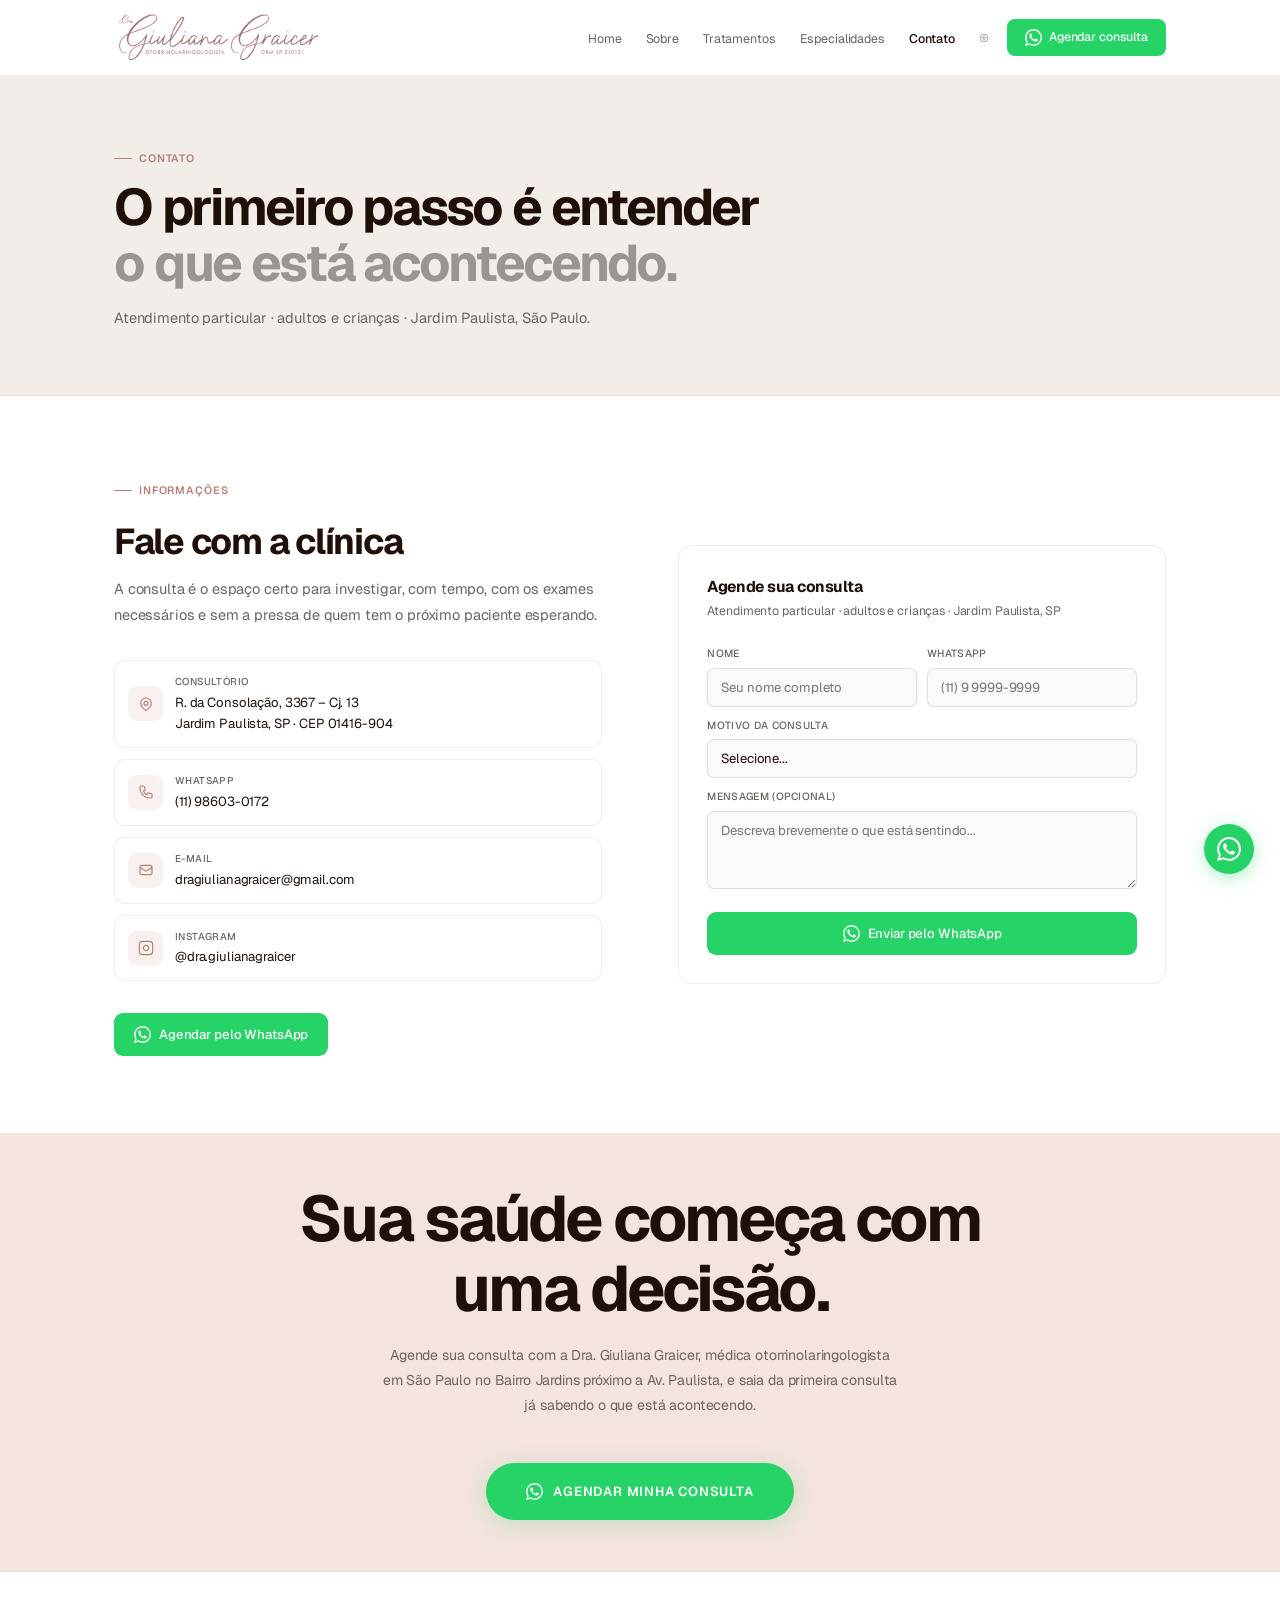
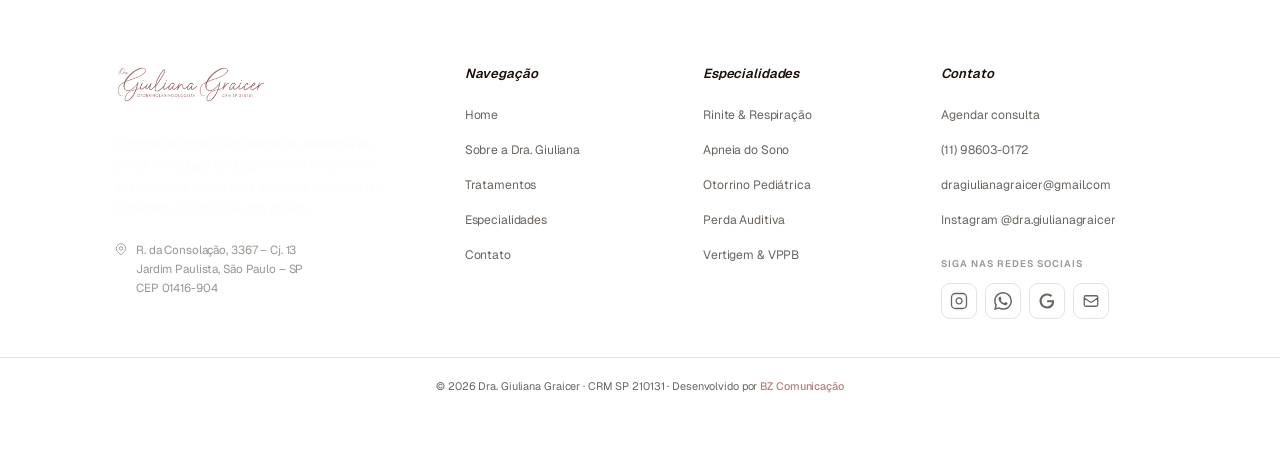
==== commit ce16c7a8: "Add files via upload" ====
--- a/contato.html
+++ b/contato.html
@@ -132,8 +132,6 @@
             <div class="fn-social-icons">
               <a href="https://www.instagram.com/dra.giulianagraicer/" target="_blank" aria-label="Instagram" class="fn-social-btn"><svg viewBox="0 0 24 24" fill="none" stroke="currentColor" stroke-width="1.75" style="width:18px;height:18px"><rect x="2" y="2" width="20" height="20" rx="5" ry="5"/><path d="M16 11.37A4 4 0 1112.63 8 4 4 0 0116 11.37z"/><line x1="17.5" y1="6.5" x2="17.51" y2="6.5"/></svg></a>
               <a href="https://wa.me/5511986030172?text=Ol%C3%A1%2C%20gostaria%20de%20agendar%20uma%20consulta" target="_blank" aria-label="WhatsApp" class="fn-social-btn"><svg viewBox="0 0 24 24" style="width:18px;height:18px;fill:currentColor"><path d="M17.472 14.382c-.297-.149-1.758-.867-2.03-.967-.273-.099-.471-.148-.67.15-.197.297-.767.966-.94 1.164-.173.199-.347.223-.644.075-.297-.15-1.255-.463-2.39-1.475-.883-.788-1.48-1.761-1.653-2.059-.173-.297-.018-.458.13-.606.134-.133.298-.347.446-.52.149-.174.198-.298.298-.497.099-.198.05-.371-.025-.52-.075-.149-.669-1.612-.916-2.207-.242-.579-.487-.5-.669-.51-.173-.008-.371-.01-.57-.01-.198 0-.52.074-.792.372-.272.297-1.04 1.016-1.04 2.479 0 1.462 1.065 2.875 1.213 3.074.149.198 2.096 3.2 5.077 4.487.709.306 1.262.489 1.694.625.712.227 1.36.195 1.871.118.571-.085 1.758-.719 2.006-1.413.248-.694.248-1.289.173-1.413-.074-.124-.272-.198-.57-.347m-5.421 7.403h-.004a9.87 9.87 0 01-5.031-1.378l-.361-.214-3.741.982.998-3.648-.235-.374a9.86 9.86 0 01-1.51-5.26c.001-5.45 4.436-9.884 9.888-9.884 2.64 0 5.122 1.03 6.988 2.898a9.825 9.825 0 012.893 6.994c-.003 5.45-4.437 9.884-9.885 9.884m8.413-18.297A11.815 11.815 0 0012.05 0C5.495 0 .16 5.335.157 11.892c0 2.096.547 4.142 1.588 5.945L.057 24l6.305-1.654a11.882 11.882 0 005.683 1.448h.005c6.554 0 11.89-5.335 11.893-11.893a11.821 11.821 0 00-3.48-8.413z"/></svg></a>
-              <a href="https://www.google.com/search?sca_esv=dc3936d1c026acb1&sxsrf=ANbL-n5dKP6-ppMHJAHyGsPpJP0j6v9L8g:1781124717461&si=[base64]&q=Dra.+Giuliana+Graicer+-+Otorrinolaringologista+Coment%C3%A1rios&sa=X&ved=2ahUKEwjy09bQxv2UAxU8rJUCHZhiEn8Q0bkNegQIPxAH&biw=1920&bih=928&dpr=1" target="_blank" aria-label="Google Reviews" class="fn-social-btn"><svg viewBox="0 0 24 24" style="width:18px;height:18px;fill:currentColor"><path d="M21.35 11.1H12.18V13.83H18.69C18.36 17.64 15.19 19.27 12.19 19.27C8.36 19.27 5 16.25 5 12C5 7.9 8.2 4.73 12.2 4.73C15.29 4.73 17.1 6.7 17.1 6.7L19 4.72C19 4.72 16.56 2 12.1 2C6.42 2 2.03 6.8 2.03 12C2.03 17.05 6.16 22 12.21 22C17.6 22 21.5 18.33 21.5 12.91C21.5 11.76 21.35 11.1 21.35 11.1Z" fill="#4285F4"/></svg></a>
-              <a href="mailto:dragiulianagraicer@gmail.com" aria-label="E-mail" class="fn-social-btn"><svg viewBox="0 0 24 24" fill="none" stroke="currentColor" stroke-width="1.75" style="width:18px;height:18px"><path d="M3 8l7.89 5.26a2 2 0 002.22 0L21 8M5 19h14a2 2 0 002-2V7a2 2 0 00-2-2H5a2 2 0 00-2 2v10a2 2 0 002 2z"/></svg></a>
               <a href="https://www.google.com/search?sca_esv=dc3936d1c026acb1&sxsrf=ANbL-n5dKP6-ppMHJAHyGsPpJP0j6v9L8g:1781124717461&si=[base64]&q=Dra.+Giuliana+Graicer+-+Otorrinolaringologista+Coment%C3%A1rios&sa=X&ved=2ahUKEwjy09bQxv2UAxU8rJUCHZhiEn8Q0bkNegQIPxAH&biw=1920&bih=928&dpr=1" target="_blank" aria-label="Google Reviews" class="fn-social-btn"><svg viewBox="0 0 24 24" style="width:18px;height:18px" fill="currentColor"><path d="M21.35 11.1H12.18V13.83H18.69C18.36 17.64 15.19 19.27 12.19 19.27C8.36 19.27 5 16.25 5 12C5 7.9 8.2 4.73 12.2 4.73C15.29 4.73 17.1 6.7 17.1 6.7L19 4.72C19 4.72 16.56 2 12.1 2C6.42 2 2.03 6.8 2.03 12C2.03 17.05 6.16 22 12.21 22C17.6 22 21.5 18.33 21.5 12.91C21.5 11.76 21.35 11.1 21.35 11.1Z"/></svg></a>
               <a href="mailto:dragiulianagraicer@gmail.com" aria-label="E-mail" class="fn-social-btn"><svg viewBox="0 0 24 24" fill="none" stroke="currentColor" stroke-width="1.75" style="width:18px;height:18px"><path d="M3 8l7.89 5.26a2 2 0 002.22 0L21 8M5 19h14a2 2 0 002-2V7a2 2 0 00-2-2H5a2 2 0 00-2 2v10a2 2 0 002 2z"/></svg></a>
             </div>
@@ -144,15 +142,10 @@
     </div>
   </div>
 
-  <!-- Barra inferior -->
   <div class="fn-bottom">
     <div class="container">
-      <div class="fn-bottom-inner">
-        <span>© 2026 Dra. Giuliana Graicer · CRM SP 210131 · Desenvolvido por <a href="https://bzcomunicacao.com.br" target="_blank" style="color:var(--rose);text-decoration:none;font-weight:500">BZ Comunicação</a></span>
-        <div class="fn-bottom-links">
-          <a href="#">Política de Privacidade</a>
-          <a href="#">Termos de Uso</a>
-        </div>
+      <div class="fn-bottom-inner" style="justify-content:center;text-align:center">
+        <span style="color:var(--muted)">© 2026 Dra. Giuliana Graicer · CRM SP 210131 · Desenvolvido por <a href="https://bzcomunicacao.com.br" target="_blank" style="color:var(--rose);text-decoration:none;font-weight:500">BZ Comunicação</a></span>
       </div>
     </div>
   </div>
--- a/style.css
+++ b/style.css
@@ -1631,8 +1631,9 @@
 }
 .fn-bottom-inner{
   display:flex;align-items:center;
-  justify-content:space-between;
-  flex-wrap:wrap;gap:1rem;
+  justify-content:center;
+  text-align:center;
+  flex-wrap:wrap;gap:0.5rem;
 }
 .fn-bottom-inner span{
   font-size:0.68rem;color:rgba(255,244,238,0.2);letter-spacing:-0.01em;
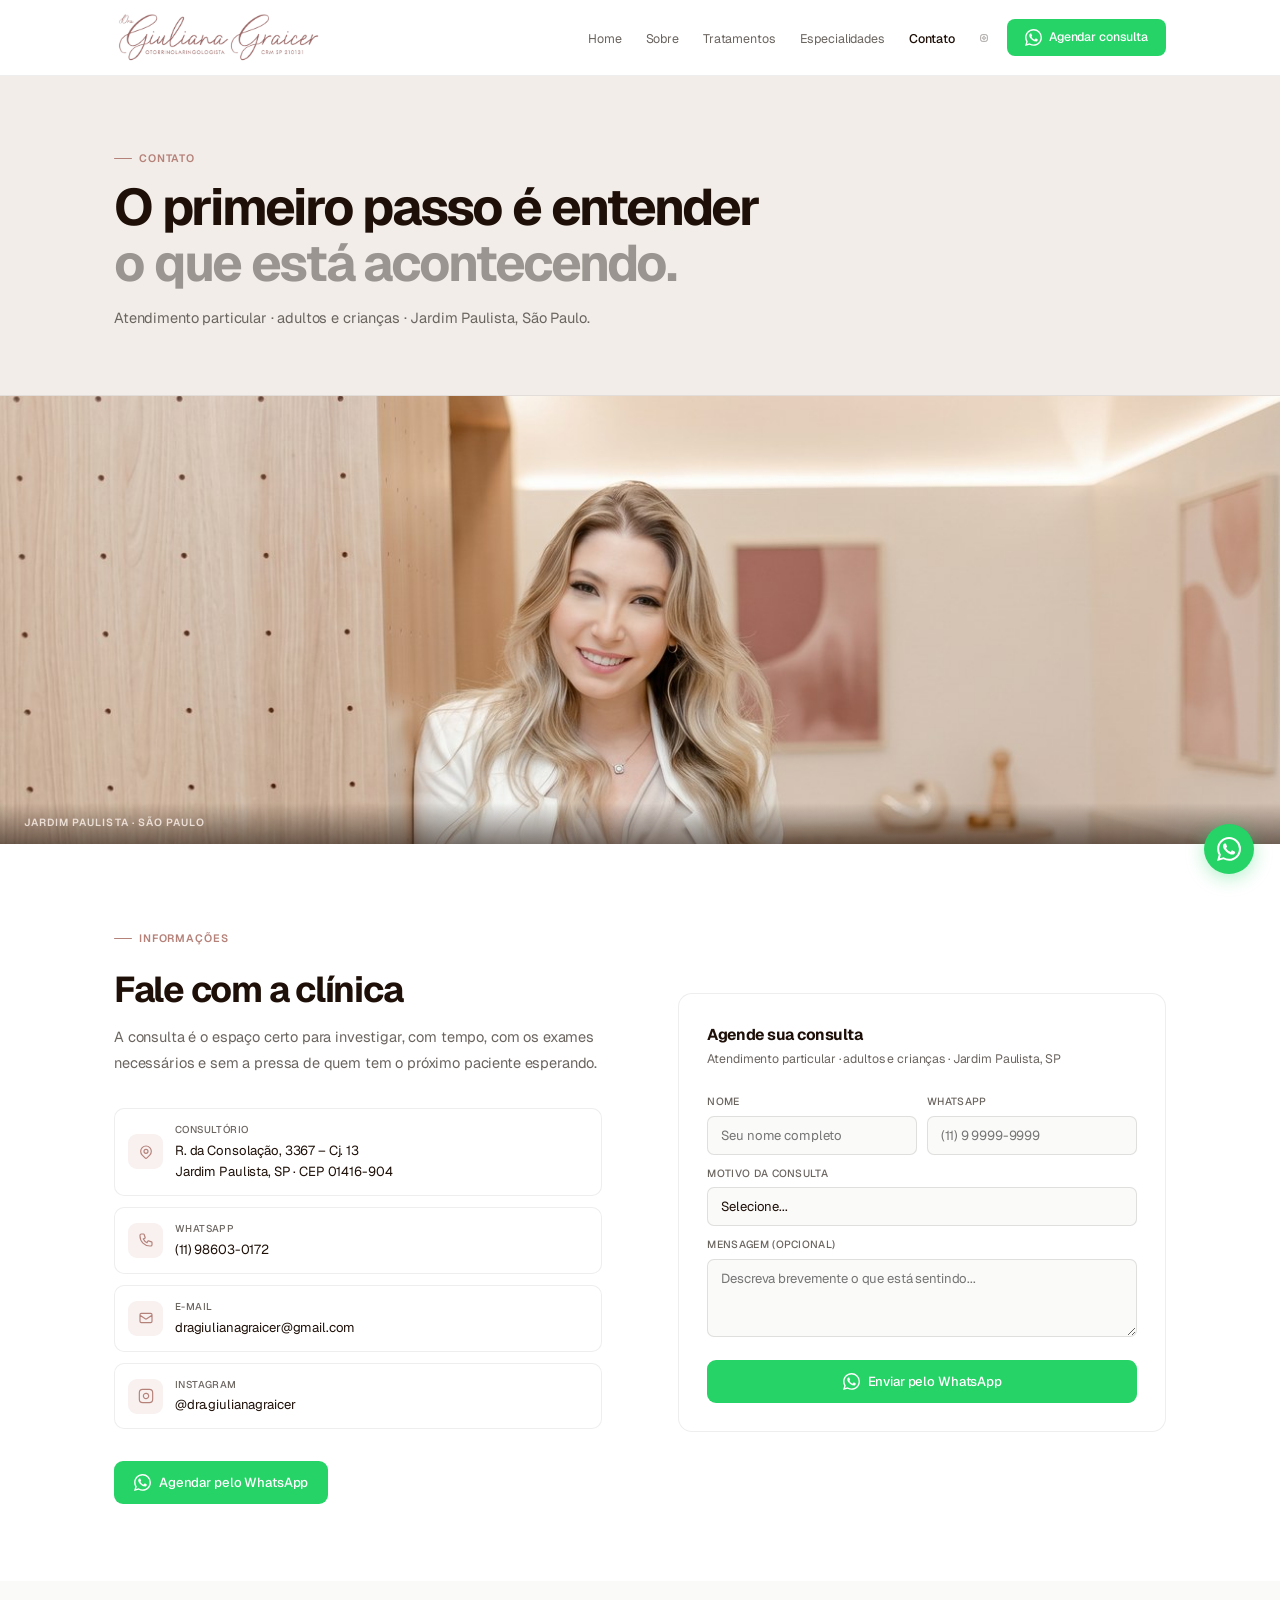
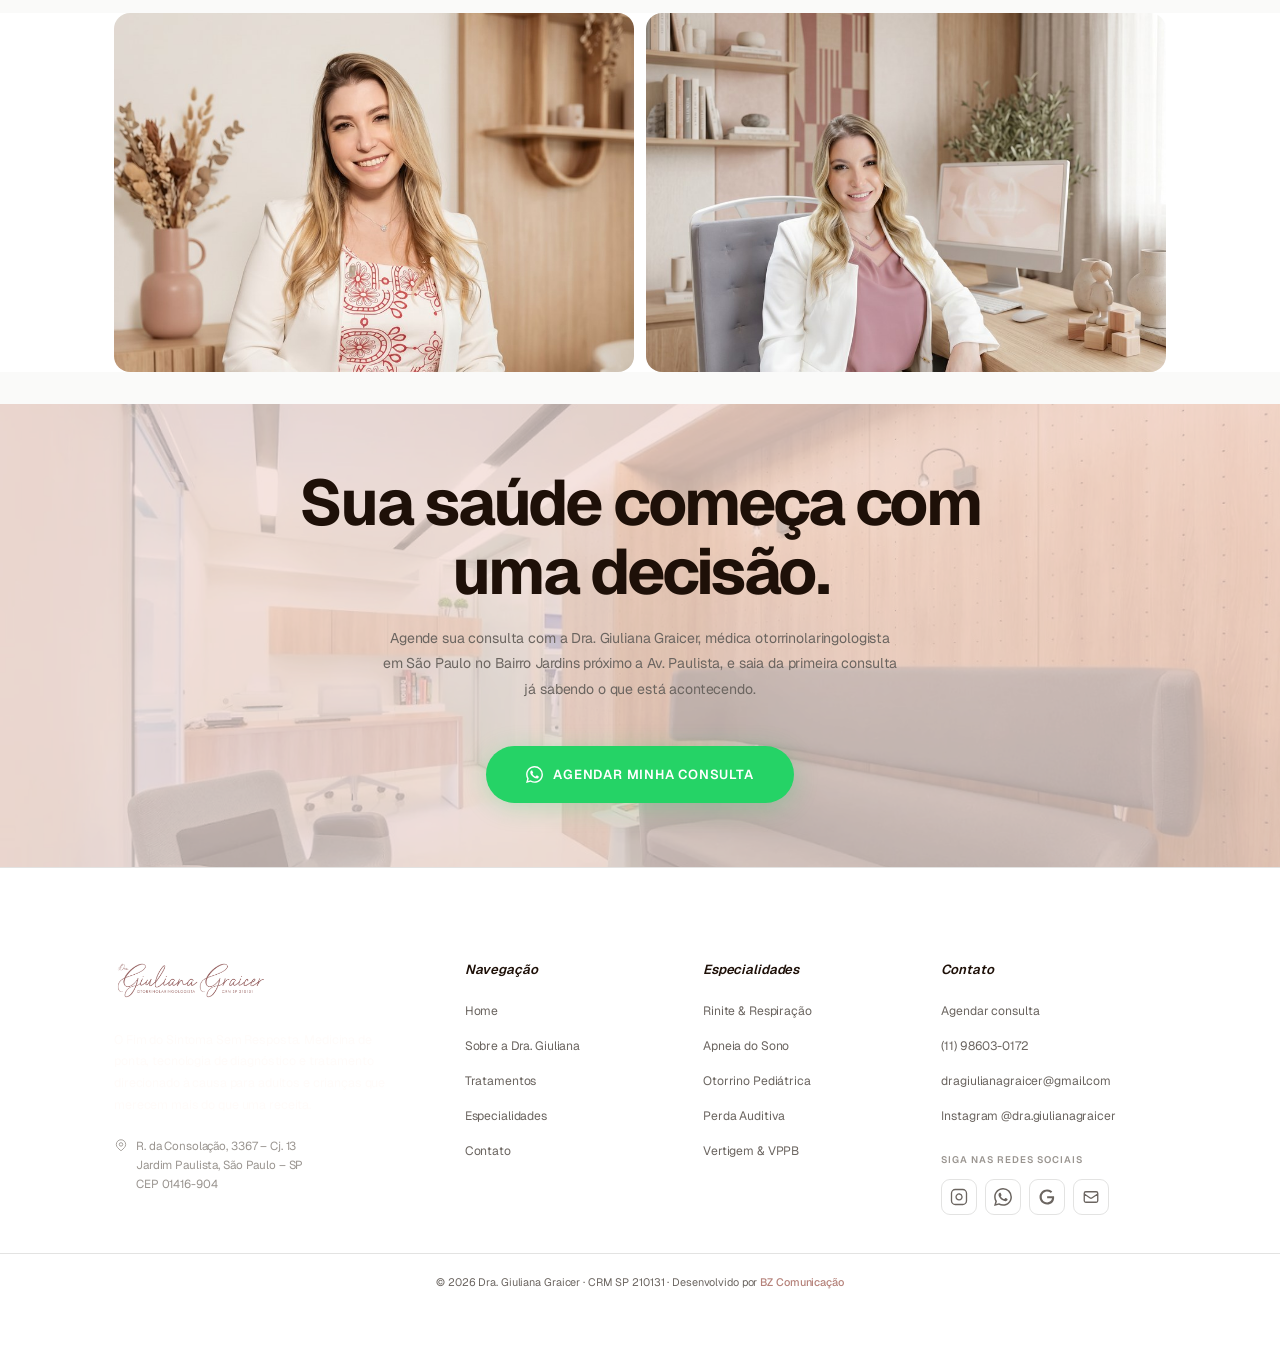
==== commit 65a81203: "Add files via upload" ====
--- a/contato.html
+++ b/contato.html
@@ -37,6 +37,13 @@
   </div>
 </div>
 
+
+<!-- IMAGEM BREAK 1 -->
+<div class="ct-img-hero">
+  <img src="dra-giu-horizontal.jpg" alt="Dra. Giuliana Graicer no consultório">
+  <div class="ct-img-caption">Jardim Paulista · São Paulo</div>
+</div>
+
 <section class="section section-white">
   <div class="container">
     <div class="contato-grid">
@@ -62,6 +69,21 @@
         <div class="fg"><label>Motivo da consulta</label><select><option value="">Selecione...</option><option>Rinite / Respiração / Septo</option><option>Apneia do Sono / Ronco</option><option>Consulta Pediátrica</option><option>Tontura / Vertigem / VPPB</option><option>Perda Auditiva / Zumbido</option><option>Voz / Garganta</option><option>Cirurgia ORL</option><option>Outro</option></select></div>
         <div class="fg"><label>Mensagem (opcional)</label><textarea placeholder="Descreva brevemente o que está sentindo..."></textarea></div>
         <a href="https://wa.me/5511986030172?text=Ol%C3%A1%2C%20gostaria%20de%20agendar%20uma%20consulta" target="_blank" class="btn btn-wa" style="width:100%;justify-content:center;margin-top:4px"><svg viewBox="0 0 24 24" style="width:17px;height:17px;fill:#fff;flex-shrink:0"><path d="M17.472 14.382c-.297-.149-1.758-.867-2.03-.967-.273-.099-.471-.148-.67.15-.197.297-.767.966-.94 1.164-.173.199-.347.223-.644.075-.297-.15-1.255-.463-2.39-1.475-.883-.788-1.48-1.761-1.653-2.059-.173-.297-.018-.458.13-.606.134-.133.298-.347.446-.52.149-.174.198-.298.298-.497.099-.198.05-.371-.025-.52-.075-.149-.669-1.612-.916-2.207-.242-.579-.487-.5-.669-.51-.173-.008-.371-.01-.57-.01-.198 0-.52.074-.792.372-.272.297-1.04 1.016-1.04 2.479 0 1.462 1.065 2.875 1.213 3.074.149.198 2.096 3.2 5.077 4.487.709.306 1.262.489 1.694.625.712.227 1.36.195 1.871.118.571-.085 1.758-.719 2.006-1.413.248-.694.248-1.289.173-1.413-.074-.124-.272-.198-.57-.347m-5.421 7.403h-.004a9.87 9.87 0 01-5.031-1.378l-.361-.214-3.741.982.998-3.648-.235-.374a9.86 9.86 0 01-1.51-5.26c.001-5.45 4.436-9.884 9.888-9.884 2.64 0 5.122 1.03 6.988 2.898a9.825 9.825 0 012.893 6.994c-.003 5.45-4.437 9.884-9.885 9.884m8.413-18.297A11.815 11.815 0 0012.05 0C5.495 0 .16 5.335.157 11.892c0 2.096.547 4.142 1.588 5.945L.057 24l6.305-1.654a11.882 11.882 0 005.683 1.448h.005c6.554 0 11.89-5.335 11.893-11.893a11.821 11.821 0 00-3.48-8.413z"/></svg>Enviar pelo WhatsApp</a>
+      </div>
+    </div>
+  </div>
+</section>
+
+
+<!-- IMAGEM BREAK 3 -->
+<section class="ct-img-section">
+  <div class="container">
+    <div class="ct-duo">
+      <div class="ct-duo-img">
+        <img src="dra-giu-5.jpg" alt="Dra. Giuliana Graicer">
+      </div>
+      <div class="ct-duo-img">
+        <img src="dra-giu-1.jpg" alt="Dra. Giuliana Graicer no consultório">
       </div>
     </div>
   </div>
--- a/style.css
+++ b/style.css
@@ -1436,7 +1436,7 @@
 /* ── FORMAÇÃO & AUTORIDADE ── */
 .autoridade-section{
   background:#fff;
-  padding:clamp(4rem,7vw,6rem) 0 0;
+  padding:clamp(4rem,7vw,6rem) 0 clamp(3rem,5vw,4.5rem);
   position:relative;z-index:1;
 }
 
@@ -1494,9 +1494,29 @@
 /* ── CTA DECISÃO — fundo rosa ── */
 .decisao-section{
   background:#F5E3DF;
-  padding:clamp(2.5rem,4vw,3.5rem) 0;
+  padding:clamp(3rem,5vw,5rem) 0;
   text-align:center;
-  position:relative;z-index:1;
+  position:relative;
+  z-index:1;
+  overflow:hidden;
+  isolation:isolate;
+}
+/* Foto de fundo com efeito multiply */
+.decisao-section::before{
+  content:'';
+  position:absolute;
+  inset:0;
+  background-image:url('clinic-bg.jpg');
+  background-size:cover;
+  background-position:center 40%;
+  mix-blend-mode:multiply;
+  opacity:0.28;
+  z-index:0;
+}
+/* Conteúdo na frente */
+.decisao-section .container{
+  position:relative;
+  z-index:2;
 }
 .decisao-title{
   font-size:clamp(2rem,5vw,4.5rem);
@@ -2124,3 +2144,122 @@
     color:var(--muted);
   }
 }
+
+/* ── SOBRE — Hero com imagem ao lado ── */
+.page-banner-hero{
+  background:var(--sand-2);
+  padding:clamp(3.5rem,6vw,5rem) 0;
+  border-bottom:1px solid var(--border-2);
+}
+.pbh-grid{
+  display:grid;
+  grid-template-columns:1fr 1fr;
+  gap:clamp(2.5rem,5vw,5rem);
+  align-items:center;
+}
+.pbh-photo{
+  border-radius:20px;
+  overflow:hidden;
+  box-shadow:0 4px 40px rgba(26,16,8,0.1);
+}
+.pbh-photo img{
+  width:100%;display:block;
+  object-fit:cover;object-position:center;
+  max-height:420px;
+}
+@media(max-width:768px){
+  .pbh-grid{grid-template-columns:1fr;gap:2rem}
+  .pbh-photo img{max-height:280px}
+}
+
+/* ── SOBRE — 6 passos no cf-steps ── */
+/* Quando há 6 itens, manter 3 colunas */
+.cf-steps .cf-step:nth-child(4),
+.cf-steps .cf-step:nth-child(5),
+.cf-steps .cf-step:nth-child(6){
+  border-top:1px solid var(--border);
+}
+
+/* ── TRATAMENTOS — imagens de quebra ── */
+.trat-img-break{
+  border-radius:18px;
+  overflow:hidden;
+  position:relative;
+  margin:2.5rem 0;
+  box-shadow:0 4px 32px rgba(26,16,8,0.08);
+}
+.trat-img-break img{
+  width:100%;display:block;
+  height:clamp(260px,38vw,480px);
+  object-fit:cover;object-position:center;
+}
+.tib-caption{
+  position:absolute;
+  bottom:0;left:0;right:0;
+  padding:12px 20px;
+  background:linear-gradient(to top,rgba(30,16,8,0.6) 0%,transparent 100%);
+  font-size:0.68rem;font-weight:500;
+  color:rgba(255,244,238,0.8);
+  letter-spacing:0.06em;
+  text-transform:uppercase;
+}
+.trat-img-full-section{
+  background:#fff;
+  padding:0 0 2rem;
+}
+@media(max-width:640px){
+  .trat-img-break img{height:220px}
+  .trat-img-break{margin:1.5rem 0}
+}
+
+/* ── CONTATO — imagens de quebra ── */
+.ct-img-hero{
+  position:relative;
+  overflow:hidden;
+  max-height:500px;
+}
+.ct-img-hero img{
+  width:100%;
+  height:clamp(280px,35vw,500px);
+  object-fit:cover;
+  object-position:center 30%;
+  display:block;
+}
+.ct-img-caption{
+  position:absolute;
+  bottom:0;left:0;right:0;
+  padding:12px 24px;
+  background:linear-gradient(to top,rgba(30,16,8,0.55) 0%,transparent 100%);
+  font-size:0.65rem;font-weight:600;
+  color:rgba(255,244,238,0.8);
+  letter-spacing:0.1em;text-transform:uppercase;
+}
+.ct-img-section{
+  background:#fff;
+  padding:0 0 0;
+}
+.ct-duo{
+  display:grid;
+  grid-template-columns:1fr 1fr;
+  gap:12px;
+  margin:2rem 0;
+}
+.ct-duo-img{
+  border-radius:16px;
+  overflow:hidden;
+}
+.ct-duo-img img{
+  width:100%;
+  height:clamp(220px,28vw,380px);
+  object-fit:cover;
+  object-position:center 20%;
+  display:block;
+  transition:transform 0.4s ease;
+}
+.ct-duo-img:hover img{transform:scale(1.03)}
+
+@media(max-width:640px){
+  .ct-img-hero img{height:220px}
+  .ct-duo{grid-template-columns:1fr;gap:10px}
+  .ct-duo-img img{height:220px}
+}
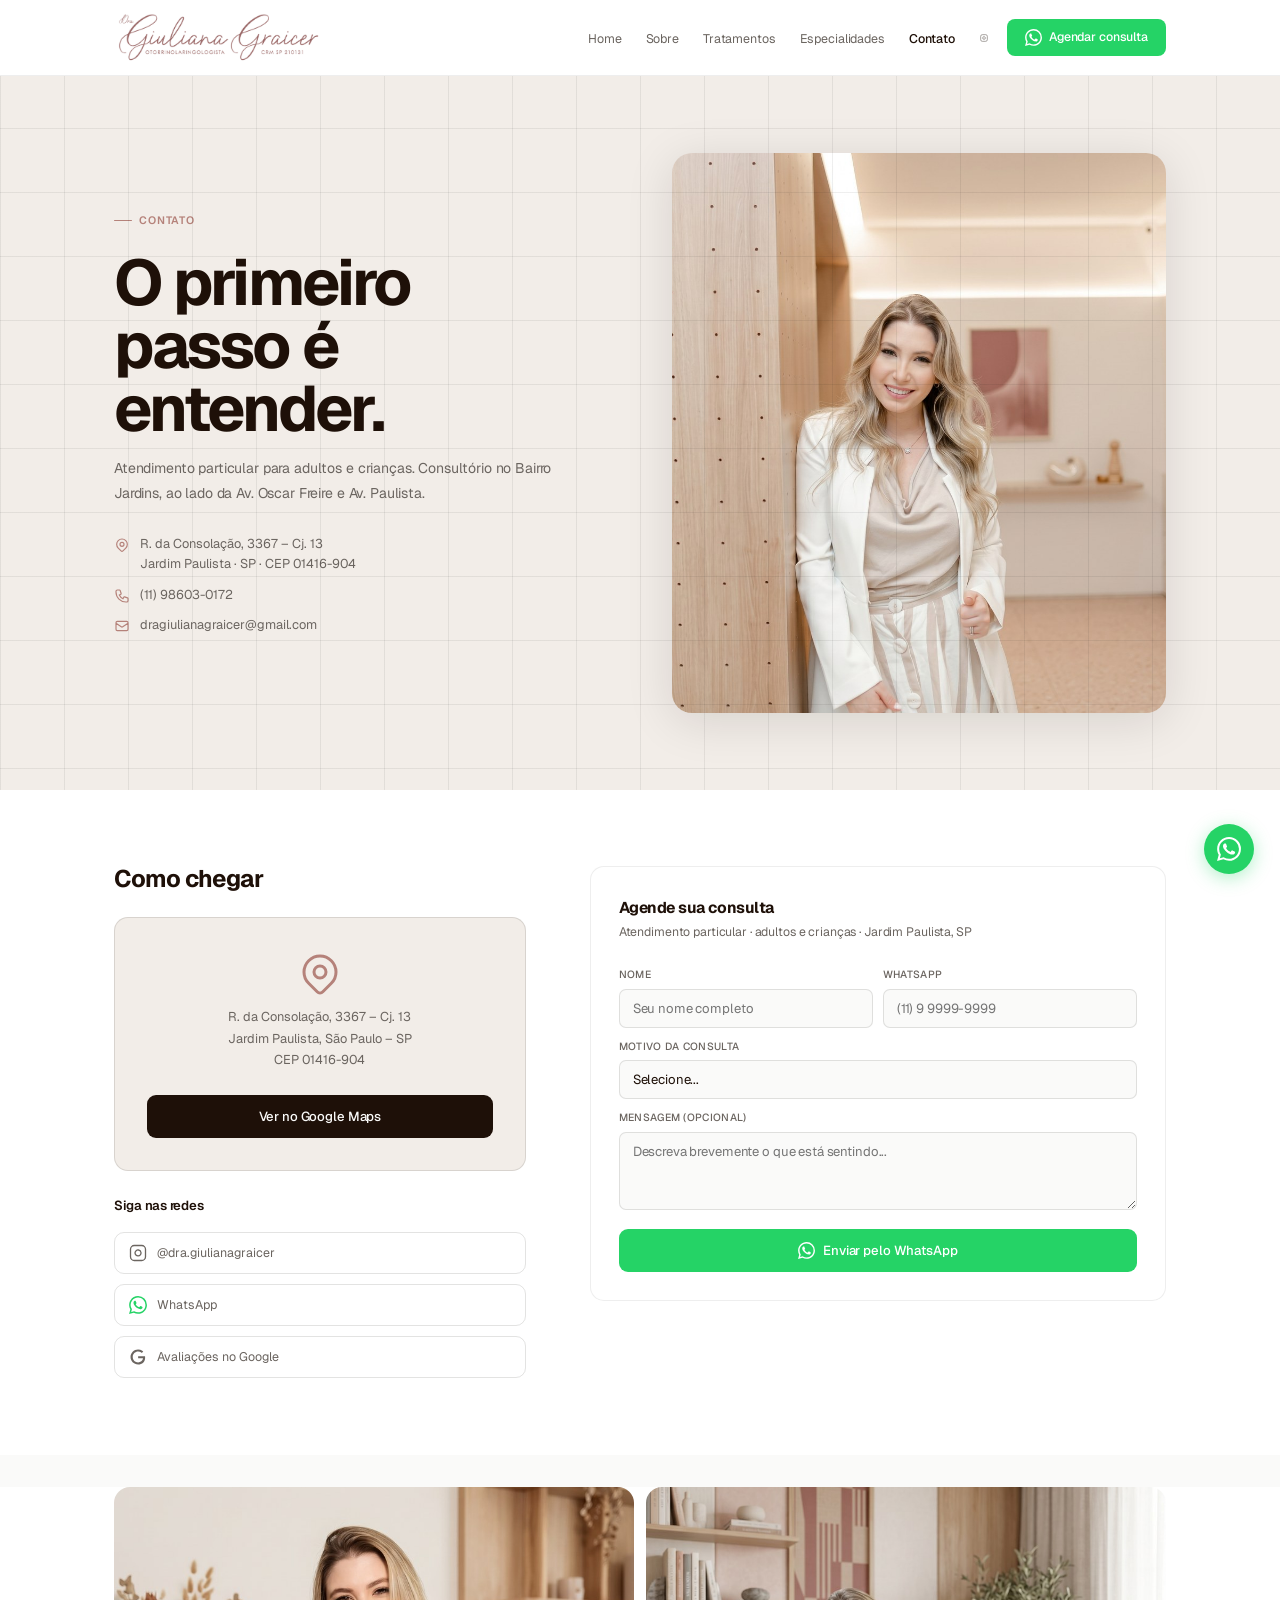
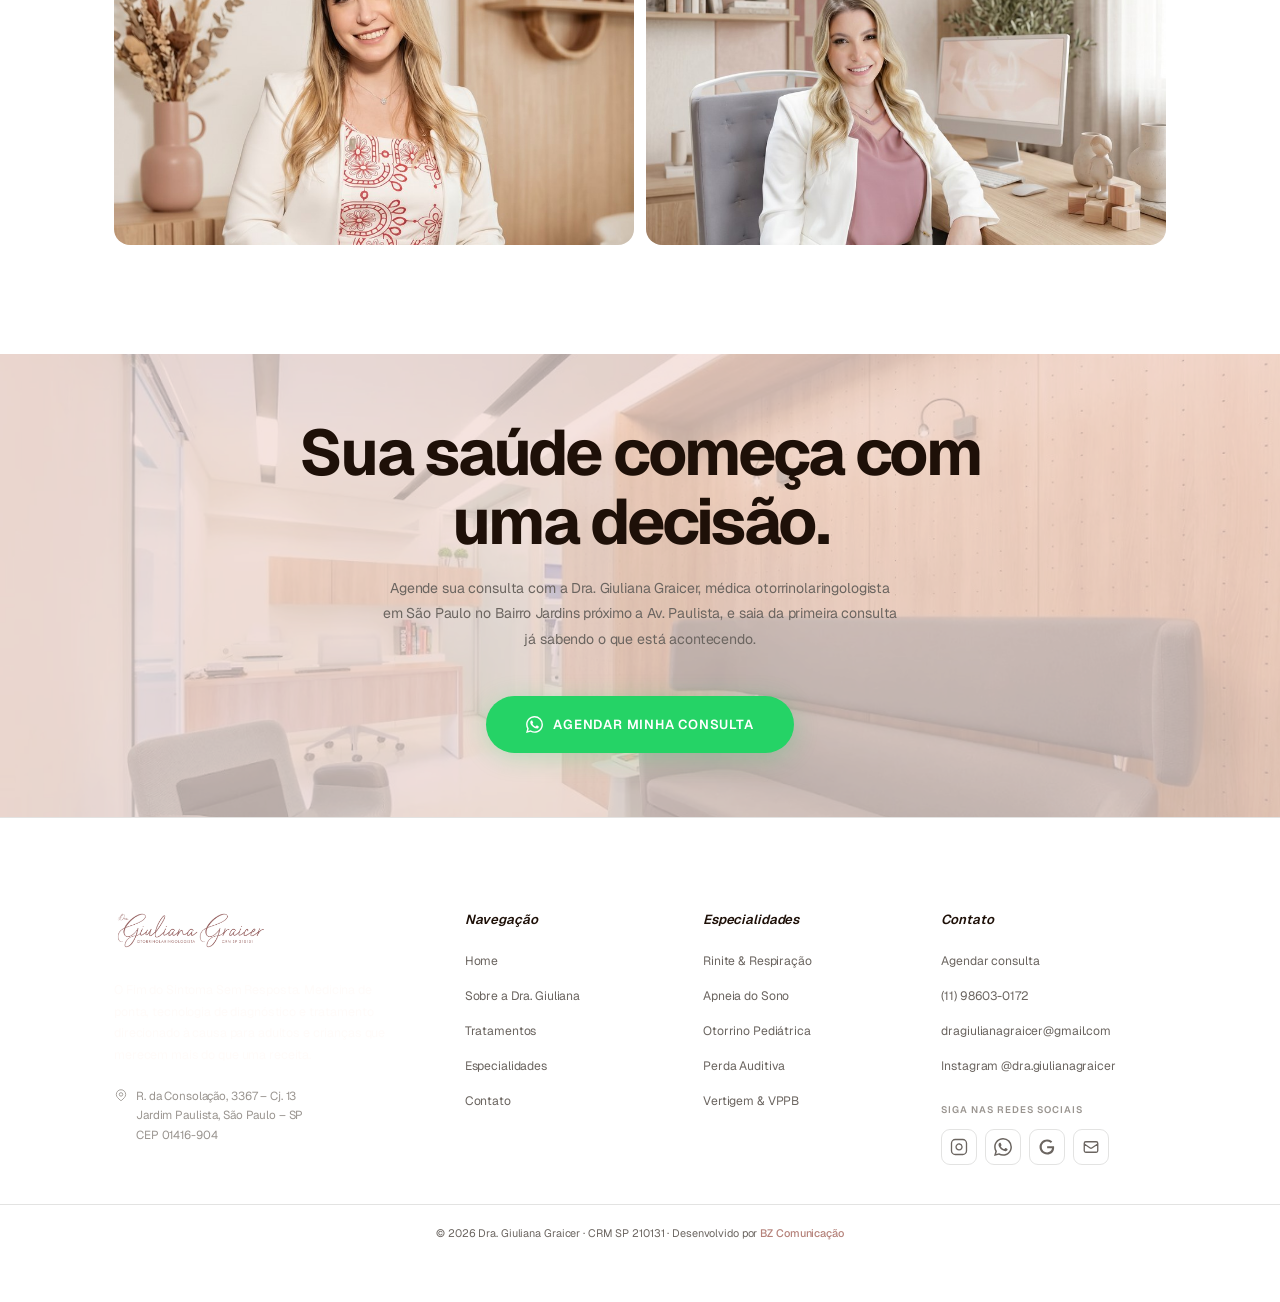
==== commit 30797b59: "Add files via upload" ====
--- a/contato.html
+++ b/contato.html
@@ -1,94 +1,79 @@
-<!DOCTYPE html>
-<html lang="pt-BR">
-<head>
-<title>Contato | Dra. Giuliana Graicer, Otorrinolaringologista SP</title>
-<meta name="description" content="Agende sua consulta com a Dra. Giuliana Graicer. Atendimento particular. Jardim Paulista, São Paulo.">
-<meta charset="UTF-8">
-<meta name="viewport" content="width=device-width, initial-scale=1.0">
-<link rel="preconnect" href="https://fonts.googleapis.com">
-<link rel="preconnect" href="https://fonts.gstatic.com" crossorigin>
-<link href="https://fonts.googleapis.com/css2?family=Geist:wght@300;400;500;600;700&family=Geist+Mono:wght@400;500&display=swap" rel="stylesheet">
-<link rel="stylesheet" href="style.css">
-</head>
-<body class="page-top"><nav id="nav">
-  <div class="nav-inner">
-    <a href="index.html" class="nav-logo">
-      <img src="Ativo_1_2x.png" alt="Dra. Giuliana Graicer" id="logoImg">
-      <span class="nav-logo-fallback" id="logoFallback" style="display:none">Dra. Giuliana Graicer</span>
-    </a>
-    <ul class="nav-links" id="navLinks">
-      <li><a href="index.html">Home</a></li>
-      <li><a href="sobre.html">Sobre</a></li>
-      <li><a href="tratamentos.html">Tratamentos</a></li>
-      <li><a href="especialidades.html">Especialidades</a></li>
-      <li><a href="contato.html" class="active">Contato</a></li>
-      <li><a href="https://www.instagram.com/dra.giulianagraicer/" target="_blank" class="nav-ig" aria-label="Instagram"><svg viewBox="0 0 24 24" fill="none" stroke="currentColor" stroke-width="1.75" style="width:18px;height:18px"><rect x="2" y="2" width="20" height="20" rx="5" ry="5"/><path d="M16 11.37A4 4 0 1112.63 8 4 4 0 0116 11.37z"/><line x1="17.5" y1="6.5" x2="17.51" y2="6.5"/></svg></a></li>
-      <li><a href="https://wa.me/5511986030172?text=Ol%C3%A1%2C%20gostaria%20de%20agendar%20uma%20consulta" target="_blank" class="nav-cta nav-wa"><svg viewBox="0 0 24 24" style="width:17px;height:17px;fill:#fff;flex-shrink:0"><path d="M17.472 14.382c-.297-.149-1.758-.867-2.03-.967-.273-.099-.471-.148-.67.15-.197.297-.767.966-.94 1.164-.173.199-.347.223-.644.075-.297-.15-1.255-.463-2.39-1.475-.883-.788-1.48-1.761-1.653-2.059-.173-.297-.018-.458.13-.606.134-.133.298-.347.446-.52.149-.174.198-.298.298-.497.099-.198.05-.371-.025-.52-.075-.149-.669-1.612-.916-2.207-.242-.579-.487-.5-.669-.51-.173-.008-.371-.01-.57-.01-.198 0-.52.074-.792.372-.272.297-1.04 1.016-1.04 2.479 0 1.462 1.065 2.875 1.213 3.074.149.198 2.096 3.2 5.077 4.487.709.306 1.262.489 1.694.625.712.227 1.36.195 1.871.118.571-.085 1.758-.719 2.006-1.413.248-.694.248-1.289.173-1.413-.074-.124-.272-.198-.57-.347m-5.421 7.403h-.004a9.87 9.87 0 01-5.031-1.378l-.361-.214-3.741.982.998-3.648-.235-.374a9.86 9.86 0 01-1.51-5.26c.001-5.45 4.436-9.884 9.888-9.884 2.64 0 5.122 1.03 6.988 2.898a9.825 9.825 0 012.893 6.994c-.003 5.45-4.437 9.884-9.885 9.884m8.413-18.297A11.815 11.815 0 0012.05 0C5.495 0 .16 5.335.157 11.892c0 2.096.547 4.142 1.588 5.945L.057 24l6.305-1.654a11.882 11.882 0 005.683 1.448h.005c6.554 0 11.89-5.335 11.893-11.893a11.821 11.821 0 00-3.48-8.413z"/></svg>Agendar consulta</a></li>
-    </ul>
-    <button class="hamburger" id="hamburger" aria-label="Menu"><span></span><span></span><span></span></button>
-  </div>
-</nav>
-
-<div class="page-banner section-sand">
-  <div class="container">
-    <span class="tag rv">Contato</span>
-    <h1 class="rv d1">O primeiro passo é entender<br><span style="color:var(--muted-2)">o que está acontecendo.</span></h1>
-    <p class="rv d2">Atendimento particular · adultos e crianças · Jardim Paulista, São Paulo.</p>
-  </div>
-</div>
-
-
-<!-- IMAGEM BREAK 1 -->
-<div class="ct-img-hero">
-  <img src="dra-giu-horizontal.jpg" alt="Dra. Giuliana Graicer no consultório">
-  <div class="ct-img-caption">Jardim Paulista · São Paulo</div>
-</div>
-
+<!DOCTYPE html><html lang="pt-BR"><head><meta charset="UTF-8"><meta name="viewport" content="width=device-width, initial-scale=1.0"><title>Contato | Dra. Giuliana Graicer — Otorrinolaringologista SP</title><meta name="description" content="Agende sua consulta com a Dra. Giuliana Graicer. Atendimento particular. Jardim Paulista, São Paulo."><link rel="preconnect" href="https://fonts.googleapis.com"><link rel="preconnect" href="https://fonts.gstatic.com" crossorigin><link href="https://fonts.googleapis.com/css2?family=Geist:wght@300;400;500;600;700&family=Geist+Mono:wght@400;500&display=swap" rel="stylesheet"><link rel="stylesheet" href="style.css"></head><body class="page-top"><nav id="nav"><div class="nav-inner"><a href="index.html" class="nav-logo"><img src="Ativo_1_2x.png" alt="Dra. Giuliana Graicer" id="logoImg"><span class="nav-logo-fallback" id="logoFallback" style="display:none">Dra. Giuliana Graicer</span></a><ul class="nav-links" id="navLinks"><li><a href="index.html">Home</a></li><li><a href="sobre.html">Sobre</a></li><li><a href="tratamentos.html">Tratamentos</a></li><li><a href="especialidades.html">Especialidades</a></li><li><a href="contato.html" class="active">Contato</a></li><li><a href="https://www.instagram.com/dra.giulianagraicer/" target="_blank" class="nav-ig" aria-label="Instagram"><svg viewBox="0 0 24 24" fill="none" stroke="currentColor" stroke-width="1.75" style="width:18px;height:18px"><rect x="2" y="2" width="20" height="20" rx="5" ry="5"/><path d="M16 11.37A4 4 0 1112.63 8 4 4 0 0116 11.37z"/><line x1="17.5" y1="6.5" x2="17.51" y2="6.5"/></svg></a></li><li><a href="https://wa.me/5511986030172?text=Ol%C3%A1%2C%20gostaria%20de%20agendar%20uma%20consulta" target="_blank" class="nav-cta nav-wa"><svg viewBox="0 0 24 24" style="width:17px;height:17px;fill:#fff;flex-shrink:0"><path d="M17.472 14.382c-.297-.149-1.758-.867-2.03-.967-.273-.099-.471-.148-.67.15-.197.297-.767.966-.94 1.164-.173.199-.347.223-.644.075-.297-.15-1.255-.463-2.39-1.475-.883-.788-1.48-1.761-1.653-2.059-.173-.297-.018-.458.13-.606.134-.133.298-.347.446-.52.149-.174.198-.298.298-.497.099-.198.05-.371-.025-.52-.075-.149-.669-1.612-.916-2.207-.242-.579-.487-.5-.669-.51-.173-.008-.371-.01-.57-.01-.198 0-.52.074-.792.372-.272.297-1.04 1.016-1.04 2.479 0 1.462 1.065 2.875 1.213 3.074.149.198 2.096 3.2 5.077 4.487.709.306 1.262.489 1.694.625.712.227 1.36.195 1.871.118.571-.085 1.758-.719 2.006-1.413.248-.694.248-1.289.173-1.413-.074-.124-.272-.198-.57-.347m-5.421 7.403h-.004a9.87 9.87 0 01-5.031-1.378l-.361-.214-3.741.982.998-3.648-.235-.374a9.86 9.86 0 01-1.51-5.26c.001-5.45 4.436-9.884 9.888-9.884 2.64 0 5.122 1.03 6.988 2.898a9.825 9.825 0 012.893 6.994c-.003 5.45-4.437 9.884-9.885 9.884m8.413-18.297A11.815 11.815 0 0012.05 0C5.495 0 .16 5.335.157 11.892c0 2.096.547 4.142 1.588 5.945L.057 24l6.305-1.654a11.882 11.882 0 005.683 1.448h.005c6.554 0 11.89-5.335 11.893-11.893a11.821 11.821 0 00-3.48-8.413z"/></svg>Agendar consulta</a></li></ul><button class="hamburger" id="hamburger" aria-label="Menu"><span></span><span></span><span></span></button></div></nav>
+<!-- HERO -->
+<section class="ip-hero section-sand">
+  <div class="container">
+    <div class="ip-hero-grid">
+      <div class="ip-hero-text">
+        <span class="tag rv">Contato</span>
+        <h1 class="ip-hero-h1 rv d1">O primeiro<br>passo é<br><span class="dim">entender.</span></h1>
+        <p class="ip-hero-sub rv d2">Atendimento particular para adultos e crianças. Consultório no Bairro Jardins, ao lado da Av. Oscar Freire e Av. Paulista.</p>
+        <div class="ct-info-cards rv d2">
+          <div class="ct-ic"><svg viewBox="0 0 24 24" fill="none" stroke="currentColor" stroke-width="1.75" style="width:16px;height:16px"><path d="M17.657 16.657L13.414 20.9a2 2 0 01-2.827 0l-4.244-4.243a8 8 0 1111.314 0z"/><path d="M15 11a3 3 0 11-6 0 3 3 0 016 0z"/></svg><span>R. da Consolação, 3367 – Cj. 13<br>Jardim Paulista · SP · CEP 01416-904</span></div>
+          <div class="ct-ic"><svg viewBox="0 0 24 24" fill="none" stroke="currentColor" stroke-width="1.75" style="width:16px;height:16px"><path d="M3 5a2 2 0 012-2h3.28a1 1 0 01.948.684l1.498 4.493a1 1 0 01-.502 1.21l-2.257 1.13a11.042 11.042 0 005.516 5.516l1.13-2.257a1 1 0 011.21-.502l4.493 1.498a1 1 0 01.684.949V19a2 2 0 01-2 2h-1C9.716 21 3 14.284 3 6V5z"/></svg><span>(11) 98603-0172</span></div>
+          <div class="ct-ic"><svg viewBox="0 0 24 24" fill="none" stroke="currentColor" stroke-width="1.75" style="width:16px;height:16px"><path d="M3 8l7.89 5.26a2 2 0 002.22 0L21 8M5 19h14a2 2 0 002-2V7a2 2 0 00-2-2H5a2 2 0 00-2 2v10a2 2 0 002 2z"/></svg><span>dragiulianagraicer@gmail.com</span></div>
+        </div>
+      </div>
+      <div class="ip-hero-photo rv d1">
+        <img src="dra-giu-horizontal.jpg" alt="Dra. Giuliana Graicer no consultório">
+      </div>
+    </div>
+  </div>
+</section>
+
+<!-- FORMULÁRIO + INFO -->
 <section class="section section-white">
   <div class="container">
-    <div class="contato-grid">
-      <div class="contato-text">
-        <span class="tag rv">Informações</span>
-        <h2 class="s-title rv d1" style="margin:0.6rem 0 0.9rem">Fale com a clínica</h2>
-        <p class="s-lead rv d2" style="margin-bottom:2rem">A consulta é o espaço certo para investigar, com tempo, com os exames necessários e sem a pressa de quem tem o próximo paciente esperando.</p>
-        <div class="ci-list rv d2">
-          <div class="ci"><div class="ci-icon"><svg viewBox="0 0 24 24" fill="none" stroke="currentColor" stroke-width="1.75"><path d="M17.657 16.657L13.414 20.9a2 2 0 01-2.827 0l-4.244-4.243a8 8 0 1111.314 0z"/><path d="M15 11a3 3 0 11-6 0 3 3 0 016 0z"/></svg></div><div><div class="ci-label">Consultório</div><div class="ci-value">R. da Consolação, 3367 – Cj. 13<br>Jardim Paulista, SP · CEP 01416-904</div></div></div>
-          <div class="ci"><div class="ci-icon"><svg viewBox="0 0 24 24" fill="none" stroke="currentColor" stroke-width="1.75"><path d="M3 5a2 2 0 012-2h3.28a1 1 0 01.948.684l1.498 4.493a1 1 0 01-.502 1.21l-2.257 1.13a11.042 11.042 0 005.516 5.516l1.13-2.257a1 1 0 011.21-.502l4.493 1.498a1 1 0 01.684.949V19a2 2 0 01-2 2h-1C9.716 21 3 14.284 3 6V5z"/></svg></div><div><div class="ci-label">WhatsApp</div><div class="ci-value">(11) 98603-0172</div></div></div>
-          <div class="ci"><div class="ci-icon"><svg viewBox="0 0 24 24" fill="none" stroke="currentColor" stroke-width="1.75"><path d="M3 8l7.89 5.26a2 2 0 002.22 0L21 8M5 19h14a2 2 0 002-2V7a2 2 0 00-2-2H5a2 2 0 00-2 2v10a2 2 0 002 2z"/></svg></div><div><div class="ci-label">E-mail</div><div class="ci-value">dragiulianagraicer@gmail.com</div></div></div>
-          <div class="ci"><div class="ci-icon"><svg viewBox="0 0 24 24" fill="none" stroke="currentColor" stroke-width="1.75"><rect x="2" y="2" width="20" height="20" rx="5" ry="5"/><path d="M16 11.37A4 4 0 1112.63 8 4 4 0 0116 11.37z"/><line x1="17.5" y1="6.5" x2="17.51" y2="6.5"/></svg></div><div><div class="ci-label">Instagram</div><div class="ci-value">@dra.giulianagraicer</div></div></div>
-        </div>
-        <a href="https://wa.me/5511986030172?text=Ol%C3%A1%2C%20gostaria%20de%20agendar%20uma%20consulta" target="_blank" class="btn btn-wa rv d3"><svg viewBox="0 0 24 24" style="width:17px;height:17px;fill:#fff;flex-shrink:0"><path d="M17.472 14.382c-.297-.149-1.758-.867-2.03-.967-.273-.099-.471-.148-.67.15-.197.297-.767.966-.94 1.164-.173.199-.347.223-.644.075-.297-.15-1.255-.463-2.39-1.475-.883-.788-1.48-1.761-1.653-2.059-.173-.297-.018-.458.13-.606.134-.133.298-.347.446-.52.149-.174.198-.298.298-.497.099-.198.05-.371-.025-.52-.075-.149-.669-1.612-.916-2.207-.242-.579-.487-.5-.669-.51-.173-.008-.371-.01-.57-.01-.198 0-.52.074-.792.372-.272.297-1.04 1.016-1.04 2.479 0 1.462 1.065 2.875 1.213 3.074.149.198 2.096 3.2 5.077 4.487.709.306 1.262.489 1.694.625.712.227 1.36.195 1.871.118.571-.085 1.758-.719 2.006-1.413.248-.694.248-1.289.173-1.413-.074-.124-.272-.198-.57-.347m-5.421 7.403h-.004a9.87 9.87 0 01-5.031-1.378l-.361-.214-3.741.982.998-3.648-.235-.374a9.86 9.86 0 01-1.51-5.26c.001-5.45 4.436-9.884 9.888-9.884 2.64 0 5.122 1.03 6.988 2.898a9.825 9.825 0 012.893 6.994c-.003 5.45-4.437 9.884-9.885 9.884m8.413-18.297A11.815 11.815 0 0012.05 0C5.495 0 .16 5.335.157 11.892c0 2.096.547 4.142 1.588 5.945L.057 24l6.305-1.654a11.882 11.882 0 005.683 1.448h.005c6.554 0 11.89-5.335 11.893-11.893a11.821 11.821 0 00-3.48-8.413z"/></svg>Agendar pelo WhatsApp</a>
-      </div>
-      <div class="form-box rv d2">
+    <div class="ct-main-grid">
+      <!-- Info lateral -->
+      <div class="ct-sidebar">
+        <h2 class="s-title rv" style="margin-bottom:1.5rem">Como chegar</h2>
+        <div class="ct-map-placeholder rv d1">
+          <svg viewBox="0 0 24 24" fill="none" stroke="currentColor" stroke-width="1.5" style="width:48px;height:48px;color:var(--rose)"><path d="M17.657 16.657L13.414 20.9a2 2 0 01-2.827 0l-4.244-4.243a8 8 0 1111.314 0z"/><path d="M15 11a3 3 0 11-6 0 3 3 0 016 0z"/></svg>
+          <p>R. da Consolação, 3367 – Cj. 13<br>Jardim Paulista, São Paulo – SP<br>CEP 01416-904</p>
+          <a href="https://maps.google.com/?q=R.+da+Consolação,+3367+São+Paulo" target="_blank" class="btn btn-dark" style="margin-top:1rem;width:100%;justify-content:center">Ver no Google Maps</a>
+        </div>
+        <div class="ct-social-box rv d2">
+          <h4>Siga nas redes</h4>
+          <div class="ct-social-links">
+            <a href="https://www.instagram.com/dra.giulianagraicer/" target="_blank" class="ct-sl"><svg viewBox="0 0 24 24" fill="none" stroke="currentColor" stroke-width="1.75" style="width:18px;height:18px"><rect x="2" y="2" width="20" height="20" rx="5" ry="5"/><path d="M16 11.37A4 4 0 1112.63 8 4 4 0 0116 11.37z"/><line x1="17.5" y1="6.5" x2="17.51" y2="6.5"/></svg><span>@dra.giulianagraicer</span></a>
+            <a href="https://wa.me/5511986030172?text=Ol%C3%A1%2C%20gostaria%20de%20agendar%20uma%20consulta" target="_blank" class="ct-sl"><svg viewBox="0 0 24 24" style="width:18px;height:18px;fill:var(--wa)"><path d="M17.472 14.382c-.297-.149-1.758-.867-2.03-.967-.273-.099-.471-.148-.67.15-.197.297-.767.966-.94 1.164-.173.199-.347.223-.644.075-.297-.15-1.255-.463-2.39-1.475-.883-.788-1.48-1.761-1.653-2.059-.173-.297-.018-.458.13-.606.134-.133.298-.347.446-.52.149-.174.198-.298.298-.497.099-.198.05-.371-.025-.52-.075-.149-.669-1.612-.916-2.207-.242-.579-.487-.5-.669-.51-.173-.008-.371-.01-.57-.01-.198 0-.52.074-.792.372-.272.297-1.04 1.016-1.04 2.479 0 1.462 1.065 2.875 1.213 3.074.149.198 2.096 3.2 5.077 4.487.709.306 1.262.489 1.694.625.712.227 1.36.195 1.871.118.571-.085 1.758-.719 2.006-1.413.248-.694.248-1.289.173-1.413-.074-.124-.272-.198-.57-.347m-5.421 7.403h-.004a9.87 9.87 0 01-5.031-1.378l-.361-.214-3.741.982.998-3.648-.235-.374a9.86 9.86 0 01-1.51-5.26c.001-5.45 4.436-9.884 9.888-9.884 2.64 0 5.122 1.03 6.988 2.898a9.825 9.825 0 012.893 6.994c-.003 5.45-4.437 9.884-9.885 9.884m8.413-18.297A11.815 11.815 0 0012.05 0C5.495 0 .16 5.335.157 11.892c0 2.096.547 4.142 1.588 5.945L.057 24l6.305-1.654a11.882 11.882 0 005.683 1.448h.005c6.554 0 11.89-5.335 11.893-11.893a11.821 11.821 0 00-3.48-8.413z"/></svg><span>WhatsApp</span></a>
+            <a href="https://www.google.com/search?sca_esv=dc3936d1c026acb1&q=Dra.+Giuliana+Graicer+-+Otorrinolaringologista" target="_blank" class="ct-sl"><svg viewBox="0 0 24 24" style="width:18px;height:18px" fill="currentColor"><path d="M21.35 11.1H12.18V13.83H18.69C18.36 17.64 15.19 19.27 12.19 19.27C8.36 19.27 5 16.25 5 12C5 7.9 8.2 4.73 12.2 4.73C15.29 4.73 17.1 6.7 17.1 6.7L19 4.72C19 4.72 16.56 2 12.1 2C6.42 2 2.03 6.8 2.03 12C2.03 17.05 6.16 22 12.21 22C17.6 22 21.5 18.33 21.5 12.91C21.5 11.76 21.35 11.1 21.35 11.1Z"/></svg><span>Avaliações no Google</span></a>
+          </div>
+        </div>
+      </div>
+      <!-- Formulário -->
+      <div class="form-box rv d1">
         <h3>Agende sua consulta</h3>
         <p>Atendimento particular · adultos e crianças · Jardim Paulista, SP</p>
         <div class="fg-row">
           <div class="fg"><label>Nome</label><input type="text" placeholder="Seu nome completo"></div>
           <div class="fg"><label>WhatsApp</label><input type="tel" placeholder="(11) 9 9999-9999"></div>
         </div>
-        <div class="fg"><label>Motivo da consulta</label><select><option value="">Selecione...</option><option>Rinite / Respiração / Septo</option><option>Apneia do Sono / Ronco</option><option>Consulta Pediátrica</option><option>Tontura / Vertigem / VPPB</option><option>Perda Auditiva / Zumbido</option><option>Voz / Garganta</option><option>Cirurgia ORL</option><option>Outro</option></select></div>
-        <div class="fg"><label>Mensagem (opcional)</label><textarea placeholder="Descreva brevemente o que está sentindo..."></textarea></div>
-        <a href="https://wa.me/5511986030172?text=Ol%C3%A1%2C%20gostaria%20de%20agendar%20uma%20consulta" target="_blank" class="btn btn-wa" style="width:100%;justify-content:center;margin-top:4px"><svg viewBox="0 0 24 24" style="width:17px;height:17px;fill:#fff;flex-shrink:0"><path d="M17.472 14.382c-.297-.149-1.758-.867-2.03-.967-.273-.099-.471-.148-.67.15-.197.297-.767.966-.94 1.164-.173.199-.347.223-.644.075-.297-.15-1.255-.463-2.39-1.475-.883-.788-1.48-1.761-1.653-2.059-.173-.297-.018-.458.13-.606.134-.133.298-.347.446-.52.149-.174.198-.298.298-.497.099-.198.05-.371-.025-.52-.075-.149-.669-1.612-.916-2.207-.242-.579-.487-.5-.669-.51-.173-.008-.371-.01-.57-.01-.198 0-.52.074-.792.372-.272.297-1.04 1.016-1.04 2.479 0 1.462 1.065 2.875 1.213 3.074.149.198 2.096 3.2 5.077 4.487.709.306 1.262.489 1.694.625.712.227 1.36.195 1.871.118.571-.085 1.758-.719 2.006-1.413.248-.694.248-1.289.173-1.413-.074-.124-.272-.198-.57-.347m-5.421 7.403h-.004a9.87 9.87 0 01-5.031-1.378l-.361-.214-3.741.982.998-3.648-.235-.374a9.86 9.86 0 01-1.51-5.26c.001-5.45 4.436-9.884 9.888-9.884 2.64 0 5.122 1.03 6.988 2.898a9.825 9.825 0 012.893 6.994c-.003 5.45-4.437 9.884-9.885 9.884m8.413-18.297A11.815 11.815 0 0012.05 0C5.495 0 .16 5.335.157 11.892c0 2.096.547 4.142 1.588 5.945L.057 24l6.305-1.654a11.882 11.882 0 005.683 1.448h.005c6.554 0 11.89-5.335 11.893-11.893a11.821 11.821 0 00-3.48-8.413z"/></svg>Enviar pelo WhatsApp</a>
-      </div>
-    </div>
-  </div>
-</section>
-
-
-<!-- IMAGEM BREAK 3 -->
-<section class="ct-img-section">
+        <div class="fg"><label>Motivo da consulta</label>
+          <select><option value="">Selecione...</option>
+          <option>Rinite / Respiração / Septo</option><option>Apneia do Sono / Ronco</option>
+          <option>Consulta Pediátrica</option><option>Tontura / Vertigem / VPPB</option>
+          <option>Perda Auditiva / Zumbido</option><option>Voz / Garganta</option>
+          <option>Cirurgia ORL</option><option>Outro</option></select></div>
+        <div class="fg"><label>Mensagem (opcional)</label>
+          <textarea placeholder="Descreva brevemente o que está sentindo..."></textarea></div>
+        <a href="https://wa.me/5511986030172?text=Ol%C3%A1%2C%20gostaria%20de%20agendar%20uma%20consulta" target="_blank" class="btn btn-wa" style="width:100%;justify-content:center"><svg viewBox="0 0 24 24" style="width:17px;height:17px;fill:#fff;flex-shrink:0"><path d="M17.472 14.382c-.297-.149-1.758-.867-2.03-.967-.273-.099-.471-.148-.67.15-.197.297-.767.966-.94 1.164-.173.199-.347.223-.644.075-.297-.15-1.255-.463-2.39-1.475-.883-.788-1.48-1.761-1.653-2.059-.173-.297-.018-.458.13-.606.134-.133.298-.347.446-.52.149-.174.198-.298.298-.497.099-.198.05-.371-.025-.52-.075-.149-.669-1.612-.916-2.207-.242-.579-.487-.5-.669-.51-.173-.008-.371-.01-.57-.01-.198 0-.52.074-.792.372-.272.297-1.04 1.016-1.04 2.479 0 1.462 1.065 2.875 1.213 3.074.149.198 2.096 3.2 5.077 4.487.709.306 1.262.489 1.694.625.712.227 1.36.195 1.871.118.571-.085 1.758-.719 2.006-1.413.248-.694.248-1.289.173-1.413-.074-.124-.272-.198-.57-.347m-5.421 7.403h-.004a9.87 9.87 0 01-5.031-1.378l-.361-.214-3.741.982.998-3.648-.235-.374a9.86 9.86 0 01-1.51-5.26c.001-5.45 4.436-9.884 9.888-9.884 2.64 0 5.122 1.03 6.988 2.898a9.825 9.825 0 012.893 6.994c-.003 5.45-4.437 9.884-9.885 9.884m8.413-18.297A11.815 11.815 0 0012.05 0C5.495 0 .16 5.335.157 11.892c0 2.096.547 4.142 1.588 5.945L.057 24l6.305-1.654a11.882 11.882 0 005.683 1.448h.005c6.554 0 11.89-5.335 11.893-11.893a11.821 11.821 0 00-3.48-8.413z"/></svg>Enviar pelo WhatsApp</a>
+      </div>
+    </div>
+  </div>
+</section>
+
+<!-- DUO FOTOS -->
+<section class="section section-white" style="padding-top:0">
   <div class="container">
     <div class="ct-duo">
-      <div class="ct-duo-img">
-        <img src="dra-giu-5.jpg" alt="Dra. Giuliana Graicer">
-      </div>
-      <div class="ct-duo-img">
-        <img src="dra-giu-1.jpg" alt="Dra. Giuliana Graicer no consultório">
-      </div>
-    </div>
-  </div>
-</section>
-
+      <div class="ct-duo-img rv"><img src="dra-giu-5.jpg" alt="Dra. Giuliana Graicer com equipamento de diagnóstico"></div>
+      <div class="ct-duo-img rv d1"><img src="dra-giu-1.jpg" alt="Dra. Giuliana Graicer no consultório"></div>
+    </div>
+  </div>
+</section>
+
+<!-- CTA -->
 <section class="decisao-section">
   <div class="container">
     <h2 class="decisao-title rv">Sua saúde começa com uma decisão.</h2>
@@ -180,6 +165,46 @@
 nl.querySelectorAll('a').forEach(a=>a.addEventListener('click',()=>{nl.classList.remove('open');ham.querySelectorAll('span').forEach(s=>{s.style.transform='';s.style.opacity=''})}));
 const obs=new IntersectionObserver(e=>{e.forEach(x=>{if(x.isIntersecting){x.target.classList.add('vis');obs.unobserve(x.target)}})},{threshold:0.09,rootMargin:'0px 0px -28px 0px'});
 document.querySelectorAll('.rv').forEach(el=>obs.observe(el));
+document.querySelectorAll('.hero-new .rv, .hero-left .rv').forEach((el,i)=>setTimeout(()=>el.classList.add('vis'),70+i*110));
 window.addEventListener('scroll',()=>{document.getElementById('nav').style.boxShadow=window.scrollY>40?'0 1px 0 rgba(26,25,23,0.06)':'none'});
+
+// Carousel O que fazemos (mobile)
+(function(){
+  const grid = document.querySelector('.svc2-grid');
+  const dots = document.querySelectorAll('.svc2-dot');
+  if(!grid || !dots.length) return;
+  grid.addEventListener('scroll', ()=>{
+    const idx = Math.round(grid.scrollLeft / (grid.clientWidth * 0.72));
+    dots.forEach((d,i)=>d.classList.toggle('active', i===idx));
+  }, {passive:true});
+  dots.forEach((d,i)=>d.addEventListener('click',()=>{
+    grid.scrollTo({left: i * (grid.clientWidth * 0.72 + 12), behavior:'smooth'});
+  }));
+})();
+
+// Galeria slider
+(function(){
+  const slides = document.querySelectorAll('.gs-slide');
+  const thumbs = document.querySelectorAll('.gs-thumb');
+  const cap = document.getElementById('gsCap');
+  const cnt = document.getElementById('gsCount');
+  let cur = 0;
+  function update(){
+    slides.forEach((s,i)=>s.classList.toggle('active',i===cur));
+    thumbs.forEach((t,i)=>t.classList.toggle('active',i===cur));
+    if(cap) cap.textContent = slides[cur].dataset.cap||'';
+    if(cnt) cnt.textContent = (cur+1)+' / '+slides.length;
+  }
+  function go(n,scroll){
+    cur=(n+slides.length)%slides.length;
+    update();
+    if(scroll) thumbs[cur].scrollIntoView({behavior:'smooth',block:'nearest',inline:'center'});
+  }
+  document.getElementById('gsPrev')?.addEventListener('click',()=>go(cur-1,true));
+  document.getElementById('gsNext')?.addEventListener('click',()=>go(cur+1,true));
+  thumbs.forEach((t,i)=>t.addEventListener('click',()=>go(i,true)));
+  setInterval(()=>go(cur+1,false),5000);
+})();
+
 </script>
 </body></html>
--- a/style.css
+++ b/style.css
@@ -2263,3 +2263,147 @@
   .ct-duo{grid-template-columns:1fr;gap:10px}
   .ct-duo-img img{height:220px}
 }
+
+/* ════════════════════════════════════════
+   PÁGINAS INTERNAS — sistema unificado
+   ════════════════════════════════════════ */
+
+/* ── HERO PÁGINAS INTERNAS ── */
+.ip-hero{padding:clamp(3.5rem,6vw,5.5rem) 0}
+.ip-hero-grid{display:grid;grid-template-columns:1fr 1fr;gap:clamp(2.5rem,5vw,5rem);align-items:center}
+.ip-hero-h1{font-size:clamp(2.4rem,5vw,5rem);font-weight:700;color:var(--ink);letter-spacing:-0.045em;line-height:0.98;margin:0.6rem 0 1rem}
+.ip-hero-sub{font-size:clamp(0.88rem,1.1vw,1rem);color:var(--muted);line-height:1.75;letter-spacing:-0.01em;max-width:440px;margin-bottom:1.75rem}
+.ip-hero-photo{border-radius:20px;overflow:hidden;box-shadow:0 8px 48px rgba(26,16,8,0.12)}
+.ip-hero-photo img{width:100%;display:block;object-fit:cover;object-position:center 20%;height:clamp(320px,45vw,560px)}
+.ip-hero-badges{display:flex;gap:12px;flex-wrap:wrap;margin-bottom:1.75rem}
+.ip-badge{background:#fff;border:1px solid var(--border-2);border-radius:10px;padding:10px 16px;display:flex;flex-direction:column;gap:2px}
+.ip-badge-num{font-size:0.78rem;font-weight:700;color:var(--ink);letter-spacing:-0.02em}
+.ip-badge-label{font-size:0.62rem;color:var(--muted-2);letter-spacing:0.02em;text-transform:uppercase}
+
+/* ── FILOSOFIA ── */
+.ip-filosofia{background:var(--ink-2);padding:clamp(3rem,5vw,4rem) 0}
+.ip-filosofia-inner{max-width:720px;margin:0 auto;text-align:center}
+.ip-filosofia-quote{font-size:clamp(1.1rem,2vw,1.6rem);font-weight:500;color:#FFF4EE;line-height:1.5;letter-spacing:-0.025em;margin-bottom:1rem;font-style:italic}
+.ip-filosofia-attr{font-size:0.7rem;color:rgba(255,240,232,0.4);letter-spacing:0.08em;text-transform:uppercase}
+
+/* ── FORMAÇÃO ── */
+.ip-formacao{padding:clamp(4rem,6vw,5.5rem) 0}
+.ip-formacao-grid{display:grid;grid-template-columns:1fr 1fr;gap:clamp(3rem,5vw,6rem);align-items:start}
+.ip-formacao-photo{border-radius:18px;overflow:hidden;position:relative;box-shadow:0 4px 32px rgba(26,16,8,0.1)}
+.ip-formacao-photo img{width:100%;display:block;object-fit:cover;object-position:center 15%;height:clamp(360px,45vw,520px)}
+.ip-formacao-note{position:absolute;bottom:0;left:0;right:0;padding:12px 20px;background:linear-gradient(to top,rgba(30,16,8,0.6) 0%,transparent 100%);font-size:0.65rem;font-weight:600;color:rgba(255,244,238,0.8);letter-spacing:0.08em;text-transform:uppercase}
+.ip-timeline{display:flex;flex-direction:column;gap:0}
+.ip-tl{display:grid;grid-template-columns:80px 1fr;gap:1.25rem;padding:1.25rem 0;border-bottom:1px solid var(--border)}
+.ip-tl:last-child{border:none}
+.ip-tl-yr{font-family:'Geist Mono',monospace;font-size:0.68rem;font-weight:600;color:var(--muted-2);letter-spacing:0.03em;padding-top:3px}
+.ip-tl.active .ip-tl-yr{color:var(--rose)}
+.ip-tl-body h4{font-size:0.88rem;font-weight:600;color:var(--ink);letter-spacing:-0.02em;margin-bottom:3px}
+.ip-tl-body p{font-size:0.78rem;color:var(--muted);line-height:1.65}
+.ip-tl.active .ip-tl-body h4{color:var(--rose)}
+
+/* ── COMO FUNCIONA (sobre) ── */
+.ip-cf{background:var(--sand-2);padding:clamp(4rem,6vw,5.5rem) 0}
+.ip-cf-header{text-align:center;max-width:600px;margin:0 auto clamp(2.5rem,4vw,3.5rem)}
+.ip-cf-grid{display:grid;grid-template-columns:1fr 1fr;gap:clamp(2.5rem,4vw,4rem);align-items:start}
+.ip-cf-foto{border-radius:18px;overflow:hidden;position:sticky;top:100px}
+.ip-cf-foto img{width:100%;display:block;object-fit:cover;height:clamp(280px,40vw,500px)}
+.ip-cf-steps{display:flex;flex-direction:column;gap:0}
+.ip-step{display:grid;grid-template-columns:36px 1fr;gap:1rem;padding:1.1rem 0;border-bottom:1px solid var(--border);align-items:start}
+.ip-step:last-child{border:none}
+.ip-step-n{font-family:'Geist Mono',monospace;font-size:0.62rem;color:var(--rose);font-weight:600;letter-spacing:0.02em;padding-top:3px}
+.ip-step h4{font-size:0.86rem;font-weight:600;color:var(--ink);letter-spacing:-0.02em;margin-bottom:3px}
+.ip-step p{font-size:0.77rem;color:var(--muted);line-height:1.7}
+
+/* ── 3 FOTOS (sobre) ── */
+.ip-photos{padding:clamp(3rem,5vw,4.5rem) 0}
+.ip-photos-grid{display:grid;grid-template-columns:repeat(3,1fr);gap:12px}
+.ip-photo{border-radius:14px;overflow:hidden;position:relative}
+.ip-photo img{width:100%;display:block;object-fit:cover;height:clamp(220px,28vw,360px);transition:transform 0.4s ease}
+.ip-photo:hover img{transform:scale(1.03)}
+.ip-photo span{position:absolute;bottom:0;left:0;right:0;padding:10px 14px;background:linear-gradient(to top,rgba(30,16,8,0.55) 0%,transparent 100%);font-size:0.6rem;font-weight:600;color:rgba(255,244,238,0.8);letter-spacing:0.08em;text-transform:uppercase}
+
+/* ── CHIPS ── */
+.ip-chips-section{padding:clamp(3rem,5vw,4rem) 0}
+
+/* ── TRAT FULL IMG ── */
+.trat-full-img{position:relative;overflow:hidden;max-height:460px}
+.trat-full-img img{width:100%;display:block;height:clamp(220px,32vw,460px);object-fit:cover;object-position:center 35%}
+.tfi-overlay{position:absolute;bottom:0;left:0;right:0;padding:clamp(1.5rem,3vw,2.5rem) clamp(1.25rem,4vw,4rem);background:linear-gradient(to top,rgba(30,16,8,0.65) 0%,transparent 100%)}
+.tfi-overlay.left{left:0;right:auto;width:60%}
+.tfi-overlay p{font-size:clamp(1rem,2.2vw,1.75rem);font-weight:700;color:#FFF4EE;letter-spacing:-0.03em;line-height:1.2}
+.tfi-overlay p span{color:rgba(255,244,238,0.6)}
+
+/* ── CONDIÇÕES ── */
+.ip-cond-section{padding:clamp(3.5rem,6vw,5rem) 0}
+.ip-cond-grid{display:grid;grid-template-columns:repeat(2,1fr);gap:16px;margin-top:1.5rem}
+.ip-cond-card{background:var(--sand-2);border:1px solid var(--border-2);border-radius:16px;padding:1.75rem;transition:all 0.2s}
+.ip-cond-card:hover{background:var(--rose-faint);border-color:var(--rose-pale)}
+.ip-cond-icon{width:42px;height:42px;border-radius:10px;background:var(--rose-faint);border:1px solid var(--rose-pale);display:flex;align-items:center;justify-content:center;color:var(--rose);margin-bottom:1rem}
+.ip-cond-card h3{font-size:0.9rem;font-weight:600;color:var(--ink);letter-spacing:-0.02em;margin-bottom:0.75rem}
+.ip-cond-card ul{list-style:none;display:flex;flex-direction:column;gap:5px}
+.ip-cond-card ul li{font-size:0.77rem;color:var(--muted);padding-left:12px;position:relative;line-height:1.5}
+.ip-cond-card ul li::before{content:'';position:absolute;left:0;top:7px;width:4px;height:4px;border-radius:50%;background:var(--rose-2)}
+
+/* ── DESTAQUE PEDIÁTRICA ── */
+.ip-destaque{background:var(--rose-faint);padding:clamp(4rem,6vw,5.5rem) 0}
+.ip-destaque-grid{display:grid;grid-template-columns:1fr 1fr;gap:clamp(2.5rem,5vw,5rem);align-items:center}
+.ip-destaque-photo{border-radius:20px;overflow:hidden;box-shadow:0 4px 32px rgba(26,16,8,0.1)}
+.ip-destaque-photo img{width:100%;display:block;object-fit:cover;height:clamp(320px,40vw,500px);object-position:center 20%}
+.ip-destaque-text span.tag{margin-bottom:0.75rem;display:inline-flex}
+.ip-destaque-text h2{font-size:clamp(1.5rem,2.6vw,2.2rem);font-weight:700;color:var(--ink);letter-spacing:-0.035em;line-height:1.15;margin:0.6rem 0 1rem}
+.ip-destaque-text p{font-size:0.88rem;color:var(--muted);line-height:1.8;margin-bottom:1.5rem}
+
+/* ── ESPECIALIDADES ── */
+.ip-esp-section{padding:clamp(3.5rem,6vw,5rem) 0}
+.esp-tabs{display:flex;flex-wrap:wrap;gap:8px;margin-bottom:2.5rem}
+.esp-tab{display:inline-flex;align-items:center;gap:8px;background:var(--sand-2);border:1px solid var(--border-2);border-radius:100px;padding:10px 20px;font-family:'Geist',sans-serif;font-size:0.78rem;font-weight:500;color:var(--muted);cursor:pointer;transition:all 0.2s;letter-spacing:-0.01em}
+.esp-tab:hover{background:var(--rose-faint);border-color:var(--rose-pale);color:var(--rose)}
+.esp-tab.active{background:var(--ink-2);border-color:transparent;color:#FFF4EE}
+.esp-tab.active .etab-dot{background:var(--rose-2)}
+.etab-dot{width:6px;height:6px;border-radius:50%;background:var(--border-2);flex-shrink:0;transition:background 0.2s}
+.esp-panel{display:none}
+.esp-panel.active{display:block}
+.esp-panel-grid{display:grid;grid-template-columns:1fr 1fr;gap:clamp(2.5rem,5vw,5rem);align-items:start}
+.esp-panel-photo{border-radius:18px;overflow:hidden;position:relative;box-shadow:0 4px 28px rgba(26,16,8,0.1)}
+.esp-panel-photo img{width:100%;display:block;object-fit:cover;height:clamp(280px,38vw,480px);object-position:center 25%}
+.esp-panel-label{position:absolute;bottom:0;left:0;right:0;padding:10px 16px;background:linear-gradient(to top,rgba(30,16,8,0.55) 0%,transparent 100%);font-size:0.62rem;font-weight:600;color:rgba(255,244,238,0.8);letter-spacing:0.08em;text-transform:uppercase}
+.esp-panel-content h3{font-size:clamp(1.2rem,2vw,1.6rem);font-weight:700;color:var(--ink);letter-spacing:-0.035em;line-height:1.2;margin-bottom:1rem}
+.esp-panel-content p{font-size:0.86rem;color:var(--muted);line-height:1.8;letter-spacing:-0.01em}
+
+/* ── CONTATO ── */
+.ct-info-cards{display:flex;flex-direction:column;gap:10px;margin-bottom:1.75rem}
+.ct-ic{display:flex;align-items:flex-start;gap:10px;font-size:0.8rem;color:var(--muted);line-height:1.6}
+.ct-ic svg{flex-shrink:0;color:var(--rose);margin-top:3px}
+.ct-main-grid{display:grid;grid-template-columns:1fr 1.4fr;gap:clamp(2.5rem,5vw,5rem);align-items:start}
+.ct-sidebar h2{font-size:1.5rem}
+.ct-map-placeholder{background:var(--sand-2);border:1px solid var(--border-2);border-radius:14px;padding:2rem;text-align:center;display:flex;flex-direction:column;align-items:center;gap:0.5rem}
+.ct-map-placeholder p{font-size:0.8rem;color:var(--muted);line-height:1.7;margin:0}
+.ct-social-box{margin-top:1.5rem}
+.ct-social-box h4{font-size:0.82rem;font-weight:600;color:var(--ink);margin-bottom:1rem;letter-spacing:-0.02em}
+.ct-social-links{display:flex;flex-direction:column;gap:10px}
+.ct-sl{display:flex;align-items:center;gap:10px;font-size:0.78rem;color:var(--muted);text-decoration:none;padding:10px 14px;border-radius:10px;border:1px solid var(--border-2);transition:all 0.2s}
+.ct-sl:hover{background:var(--rose-faint);border-color:var(--rose-pale);color:var(--rose)}
+
+/* ── RESPONSIVO GLOBAL PÁGINAS INTERNAS ── */
+@media(max-width:1024px){
+  .ip-hero-grid,.ip-formacao-grid,.ip-cf-grid,.ip-destaque-grid,.esp-panel-grid,.ct-main-grid{grid-template-columns:1fr;gap:2.5rem}
+  .ip-cf-foto{position:static}
+  .ip-photos-grid{grid-template-columns:1fr 1fr}
+  .ip-photo:last-child{display:none}
+  .ip-cond-grid{grid-template-columns:1fr 1fr}
+}
+@media(max-width:640px){
+  .ip-hero-h1{font-size:clamp(2rem,9vw,3.2rem)}
+  .ip-hero-badges{gap:8px}
+  .ip-badge{padding:8px 12px}
+  .ip-photos-grid{grid-template-columns:1fr 1fr}
+  .ip-photo:last-child{display:block}
+  .ip-photo img{height:160px}
+  .ip-cond-grid{grid-template-columns:1fr}
+  .tfi-overlay.left{width:100%}
+  .esp-tabs{gap:6px}
+  .esp-tab{font-size:0.72rem;padding:8px 14px}
+  .ct-main-grid{grid-template-columns:1fr}
+  .ip-timeline{gap:0}
+  .ip-tl{grid-template-columns:60px 1fr}
+}
